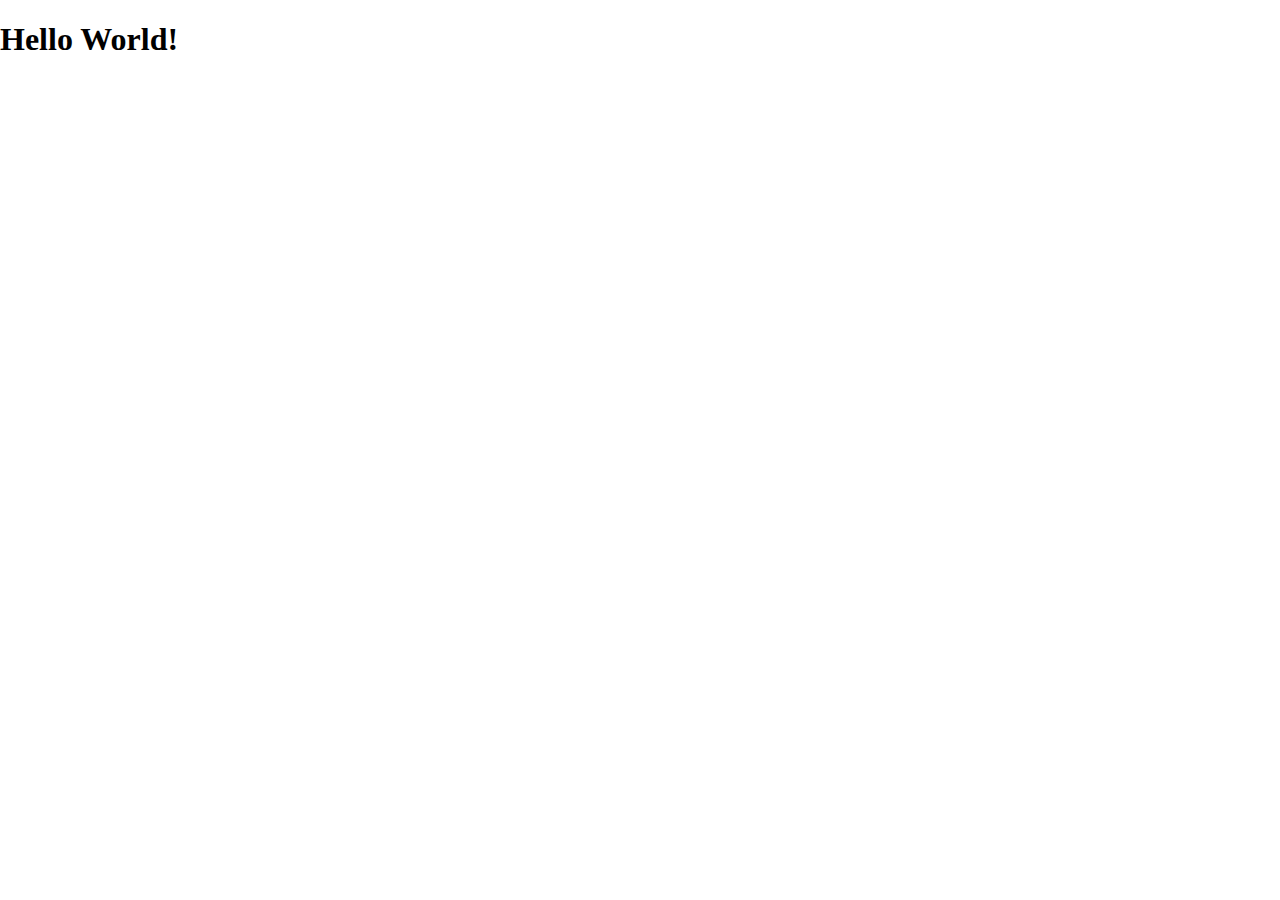
==== deploy/index.html @ 7274276a "copy of joes template" ====
<!doctype html>
<html lang="en">

  <head>
    <meta charset="UTF-8">
    <meta name="viewport" content="width=device-width, initial-scale=1.0">
    <meta http-equiv="X-UA-Compatible" content="ie=edge">
    <link rel="stylesheet" href="css/styles.css">
    <title>Starting Template</title>
  </head>

  <body>

    <h1>Hello World!</h1> 

    <script src="js/scripts-min.js"></script>
  </body>
</html>
---- deploy/css/styles.css ----
/* =============
    Mixins
============= */
/* ---------------- Font Sizing ---------------- */
html {
  font-size: 100%;
}

/* ---------------- Media Queries ---------------- */
/* =============
    Variables
============= */
/*! normalize.css v8.0.1 | MIT License | github.com/necolas/normalize.css */
/* Document
   ========================================================================== */
/**
 * 1. Correct the line height in all browsers.
 * 2. Prevent adjustments of font size after orientation changes in iOS.
 */
html {
  line-height: 1.15;
  /* 1 */
  -webkit-text-size-adjust: 100%;
  /* 2 */
}

/* Sections
   ========================================================================== */
/**
 * Remove the margin in all browsers.
 */
body {
  margin: 0;
}

/**
 * Render the `main` element consistently in IE.
 */
main {
  display: block;
}

/**
 * Correct the font size and margin on `h1` elements within `section` and
 * `article` contexts in Chrome, Firefox, and Safari.
 */
h1 {
  font-size: 2em;
  margin: 0.67em 0;
}

/* Grouping content
   ========================================================================== */
/**
 * 1. Add the correct box sizing in Firefox.
 * 2. Show the overflow in Edge and IE.
 */
hr {
  box-sizing: content-box;
  /* 1 */
  height: 0;
  /* 1 */
  overflow: visible;
  /* 2 */
}

/**
 * 1. Correct the inheritance and scaling of font size in all browsers.
 * 2. Correct the odd `em` font sizing in all browsers.
 */
pre {
  font-family: monospace, monospace;
  /* 1 */
  font-size: 1em;
  /* 2 */
}

/* Text-level semantics
   ========================================================================== */
/**
 * Remove the gray background on active links in IE 10.
 */
a {
  background-color: transparent;
}

/**
 * 1. Remove the bottom border in Chrome 57-
 * 2. Add the correct text decoration in Chrome, Edge, IE, Opera, and Safari.
 */
abbr[title] {
  border-bottom: none;
  /* 1 */
  text-decoration: underline;
  /* 2 */
  text-decoration: underline dotted;
  /* 2 */
}

/**
 * Add the correct font weight in Chrome, Edge, and Safari.
 */
b,
strong {
  font-weight: bolder;
}

/**
 * 1. Correct the inheritance and scaling of font size in all browsers.
 * 2. Correct the odd `em` font sizing in all browsers.
 */
code,
kbd,
samp {
  font-family: monospace, monospace;
  /* 1 */
  font-size: 1em;
  /* 2 */
}

/**
 * Add the correct font size in all browsers.
 */
small {
  font-size: 80%;
}

/**
 * Prevent `sub` and `sup` elements from affecting the line height in
 * all browsers.
 */
sub,
sup {
  font-size: 75%;
  line-height: 0;
  position: relative;
  vertical-align: baseline;
}

sub {
  bottom: -0.25em;
}

sup {
  top: -0.5em;
}

/* Embedded content
   ========================================================================== */
/**
 * Remove the border on images inside links in IE 10.
 */
img {
  border-style: none;
}

/* Forms
   ========================================================================== */
/**
 * 1. Change the font styles in all browsers.
 * 2. Remove the margin in Firefox and Safari.
 */
button,
input,
optgroup,
select,
textarea {
  font-family: inherit;
  /* 1 */
  font-size: 100%;
  /* 1 */
  line-height: 1.15;
  /* 1 */
  margin: 0;
  /* 2 */
}

/**
 * Show the overflow in IE.
 * 1. Show the overflow in Edge.
 */
button,
input {
  /* 1 */
  overflow: visible;
}

/**
 * Remove the inheritance of text transform in Edge, Firefox, and IE.
 * 1. Remove the inheritance of text transform in Firefox.
 */
button,
select {
  /* 1 */
  text-transform: none;
}

/**
 * Correct the inability to style clickable types in iOS and Safari.
 */
button,
[type=button],
[type=reset],
[type=submit] {
  -webkit-appearance: button;
}

/**
 * Remove the inner border and padding in Firefox.
 */
button::-moz-focus-inner,
[type=button]::-moz-focus-inner,
[type=reset]::-moz-focus-inner,
[type=submit]::-moz-focus-inner {
  border-style: none;
  padding: 0;
}

/**
 * Restore the focus styles unset by the previous rule.
 */
button:-moz-focusring,
[type=button]:-moz-focusring,
[type=reset]:-moz-focusring,
[type=submit]:-moz-focusring {
  outline: 1px dotted ButtonText;
}

/**
 * Correct the padding in Firefox.
 */
fieldset {
  padding: 0.35em 0.75em 0.625em;
}

/**
 * 1. Correct the text wrapping in Edge and IE.
 * 2. Correct the color inheritance from `fieldset` elements in IE.
 * 3. Remove the padding so developers are not caught out when they zero out
 *    `fieldset` elements in all browsers.
 */
legend {
  box-sizing: border-box;
  /* 1 */
  color: inherit;
  /* 2 */
  display: table;
  /* 1 */
  max-width: 100%;
  /* 1 */
  padding: 0;
  /* 3 */
  white-space: normal;
  /* 1 */
}

/**
 * Add the correct vertical alignment in Chrome, Firefox, and Opera.
 */
progress {
  vertical-align: baseline;
}

/**
 * Remove the default vertical scrollbar in IE 10+.
 */
textarea {
  overflow: auto;
}

/**
 * 1. Add the correct box sizing in IE 10.
 * 2. Remove the padding in IE 10.
 */
[type=checkbox],
[type=radio] {
  box-sizing: border-box;
  /* 1 */
  padding: 0;
  /* 2 */
}

/**
 * Correct the cursor style of increment and decrement buttons in Chrome.
 */
[type=number]::-webkit-inner-spin-button,
[type=number]::-webkit-outer-spin-button {
  height: auto;
}

/**
 * 1. Correct the odd appearance in Chrome and Safari.
 * 2. Correct the outline style in Safari.
 */
[type=search] {
  -webkit-appearance: textfield;
  /* 1 */
  outline-offset: -2px;
  /* 2 */
}

/**
 * Remove the inner padding in Chrome and Safari on macOS.
 */
[type=search]::-webkit-search-decoration {
  -webkit-appearance: none;
}

/**
 * 1. Correct the inability to style clickable types in iOS and Safari.
 * 2. Change font properties to `inherit` in Safari.
 */
::-webkit-file-upload-button {
  -webkit-appearance: button;
  /* 1 */
  font: inherit;
  /* 2 */
}

/* Interactive
   ========================================================================== */
/*
 * Add the correct display in Edge, IE 10+, and Firefox.
 */
details {
  display: block;
}

/*
 * Add the correct display in all browsers.
 */
summary {
  display: list-item;
}

/* Misc
   ========================================================================== */
/**
 * Add the correct display in IE 10+.
 */
template {
  display: none;
}

/**
 * Add the correct display in IE 10.
 */
[hidden] {
  display: none;
}

/* =============
    Base
============= */
/* =============
    Typography
============= */
/* =============
    Buttons
============= */
/* =============
    Forms
============= */
[type=text], [type=password], [type=date], [type=datetime], [type=datetime-local], [type=month], [type=week], [type=email], [type=number], [type=search], [type=tel], [type=time], [type=url], [type=color], textarea {
  box-shadow: none;
}

[type=text]:focus, [type=password]:focus, [type=date]:focus, [type=datetime]:focus, [type=datetime-local]:focus, [type=month]:focus, [type=week]:focus, [type=email]:focus, [type=number]:focus, [type=search]:focus, [type=tel]:focus, [type=time]:focus, [type=url]:focus, [type=color]:focus, textarea:focus {
  box-shadow: none;
}

input[type=text],
input[type=email],
input[type=password],
textarea {
  -webkit-appearance: none;
}

/* =============
    Navigation
============= */
/* =============
    Header
============= */
/* =============
    Footer
============= */
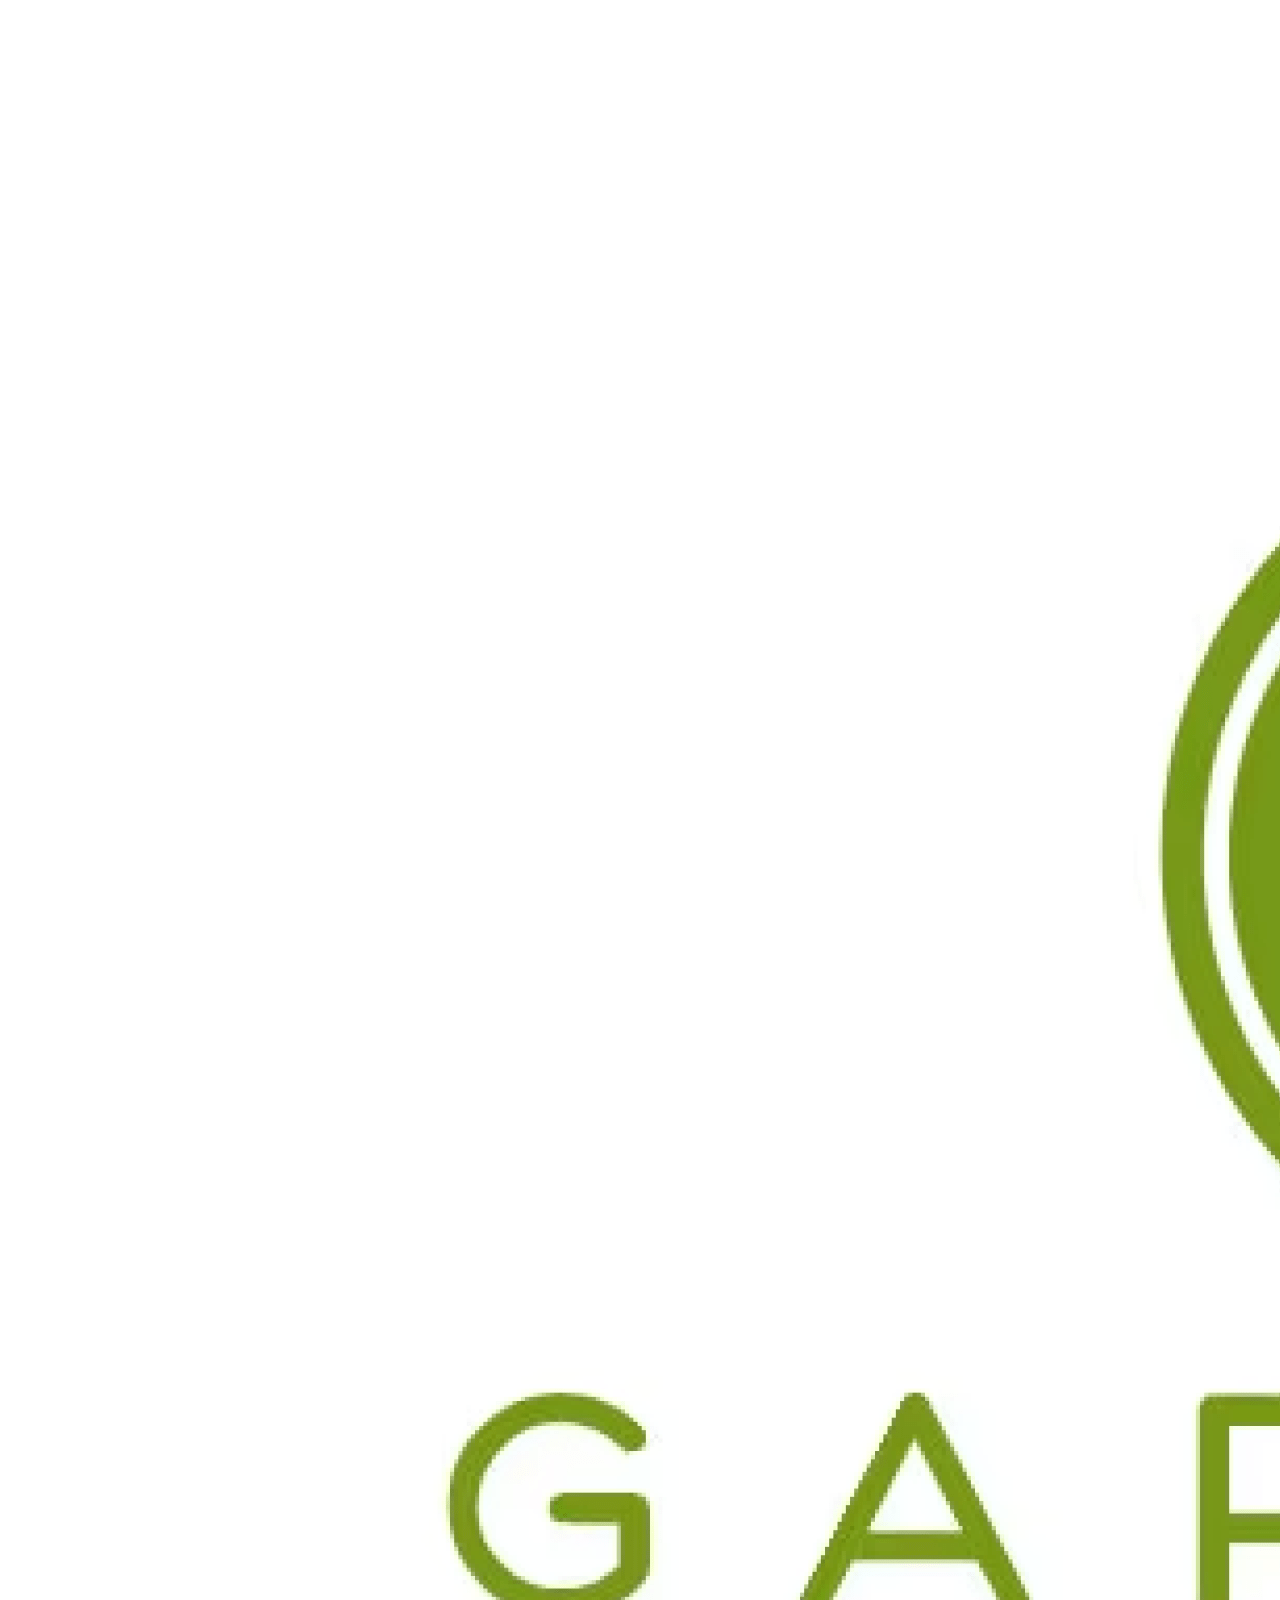
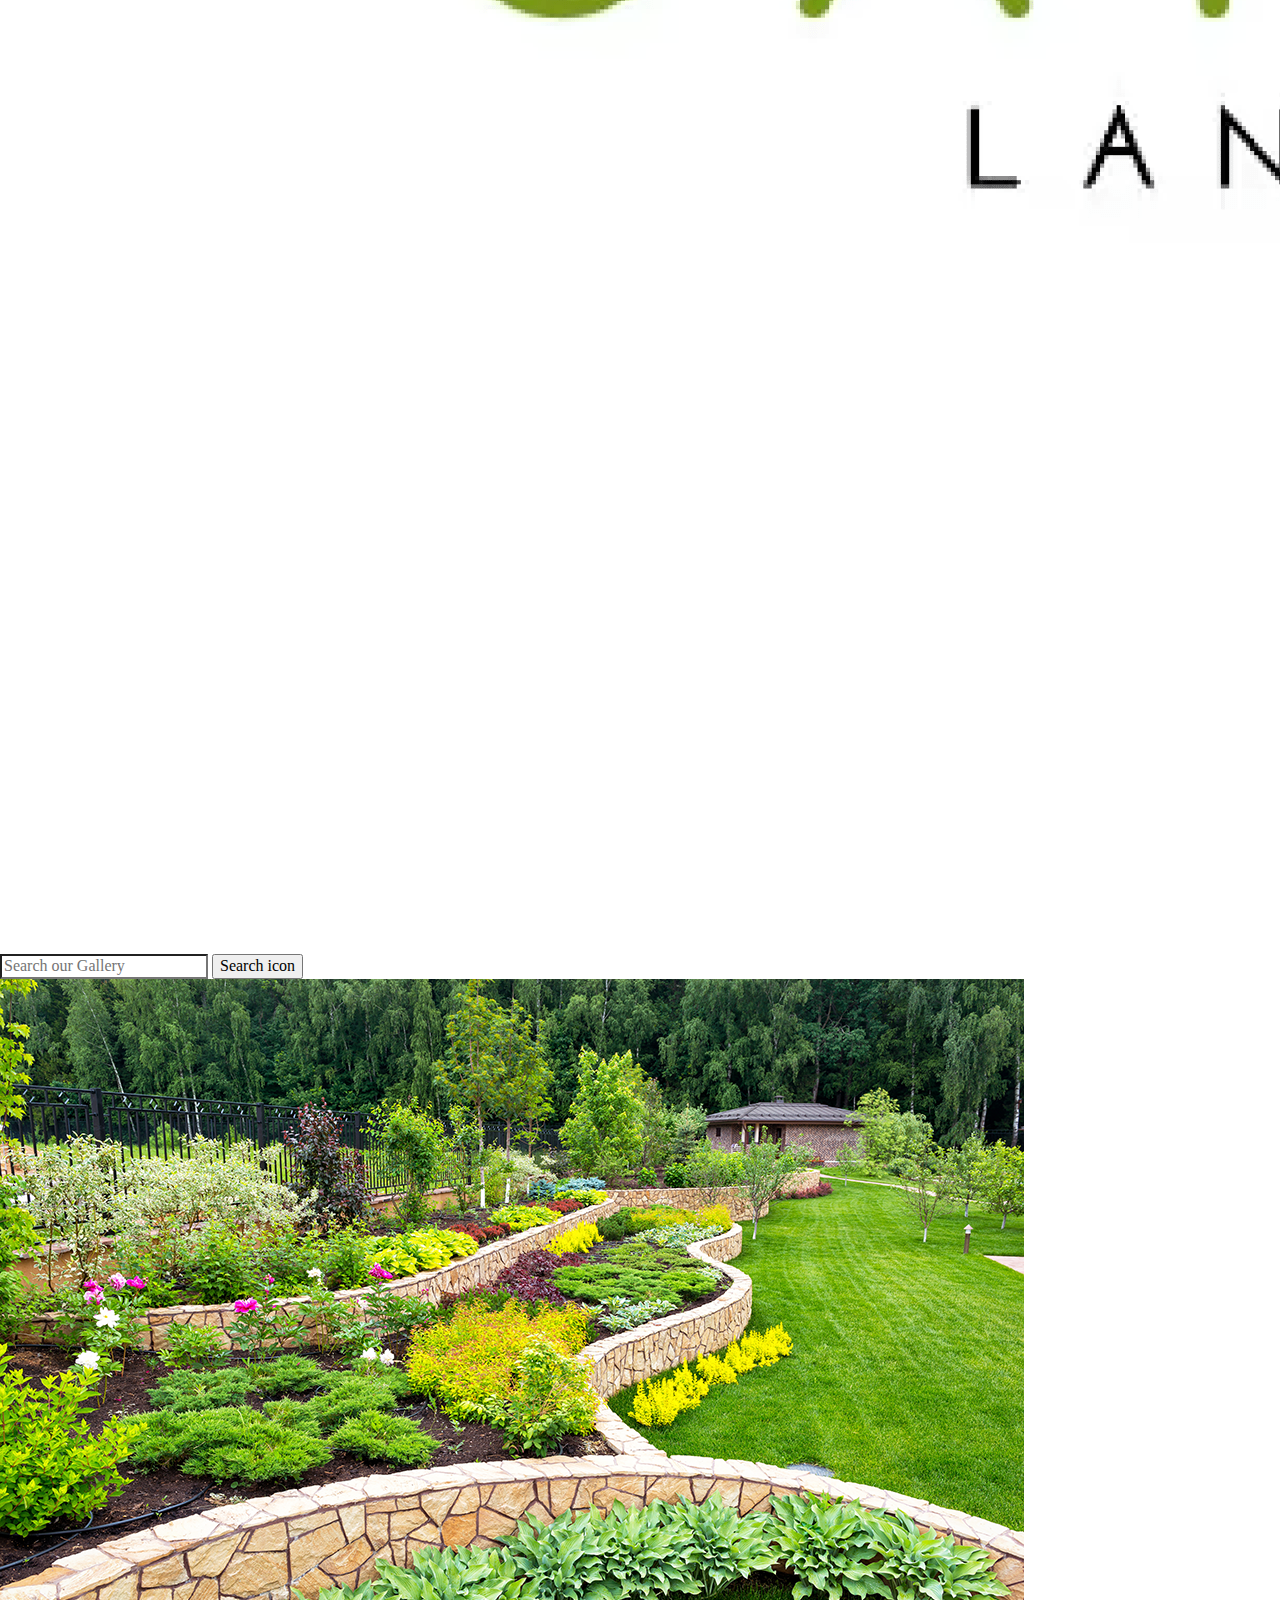
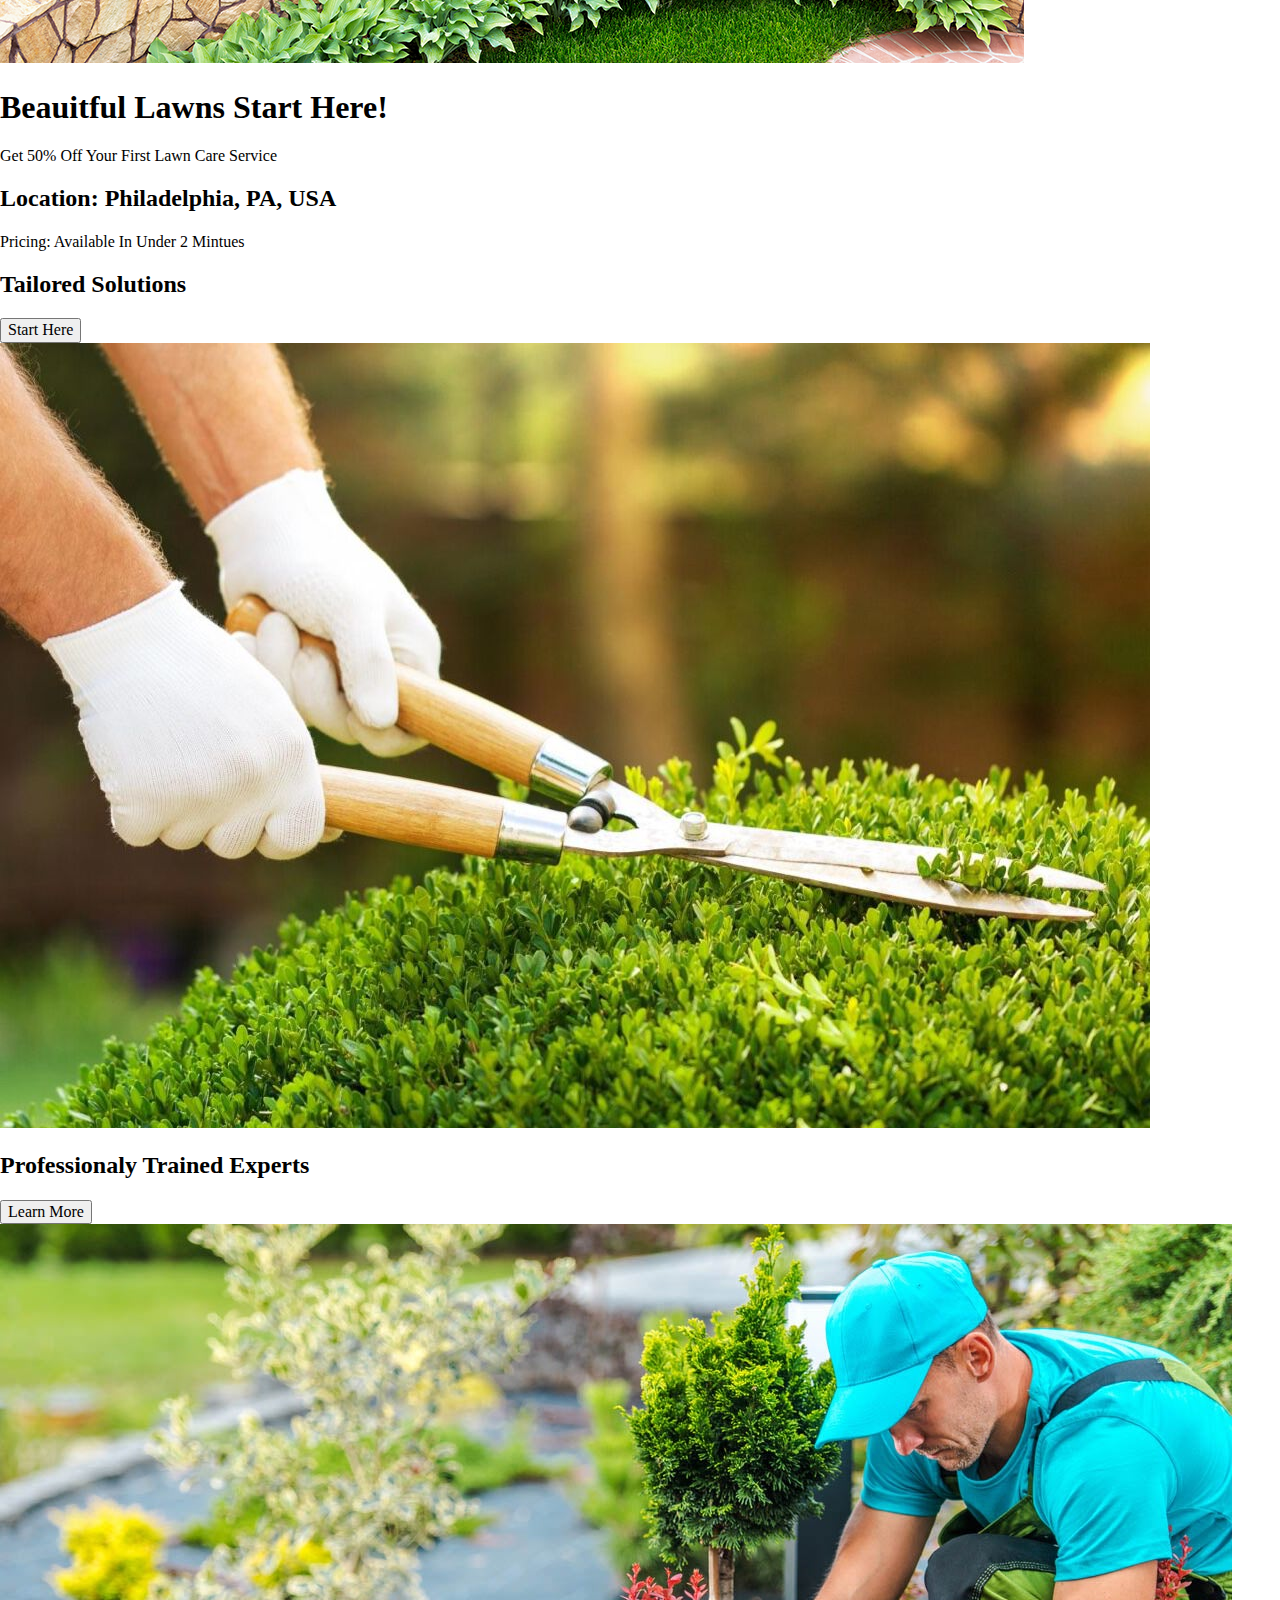
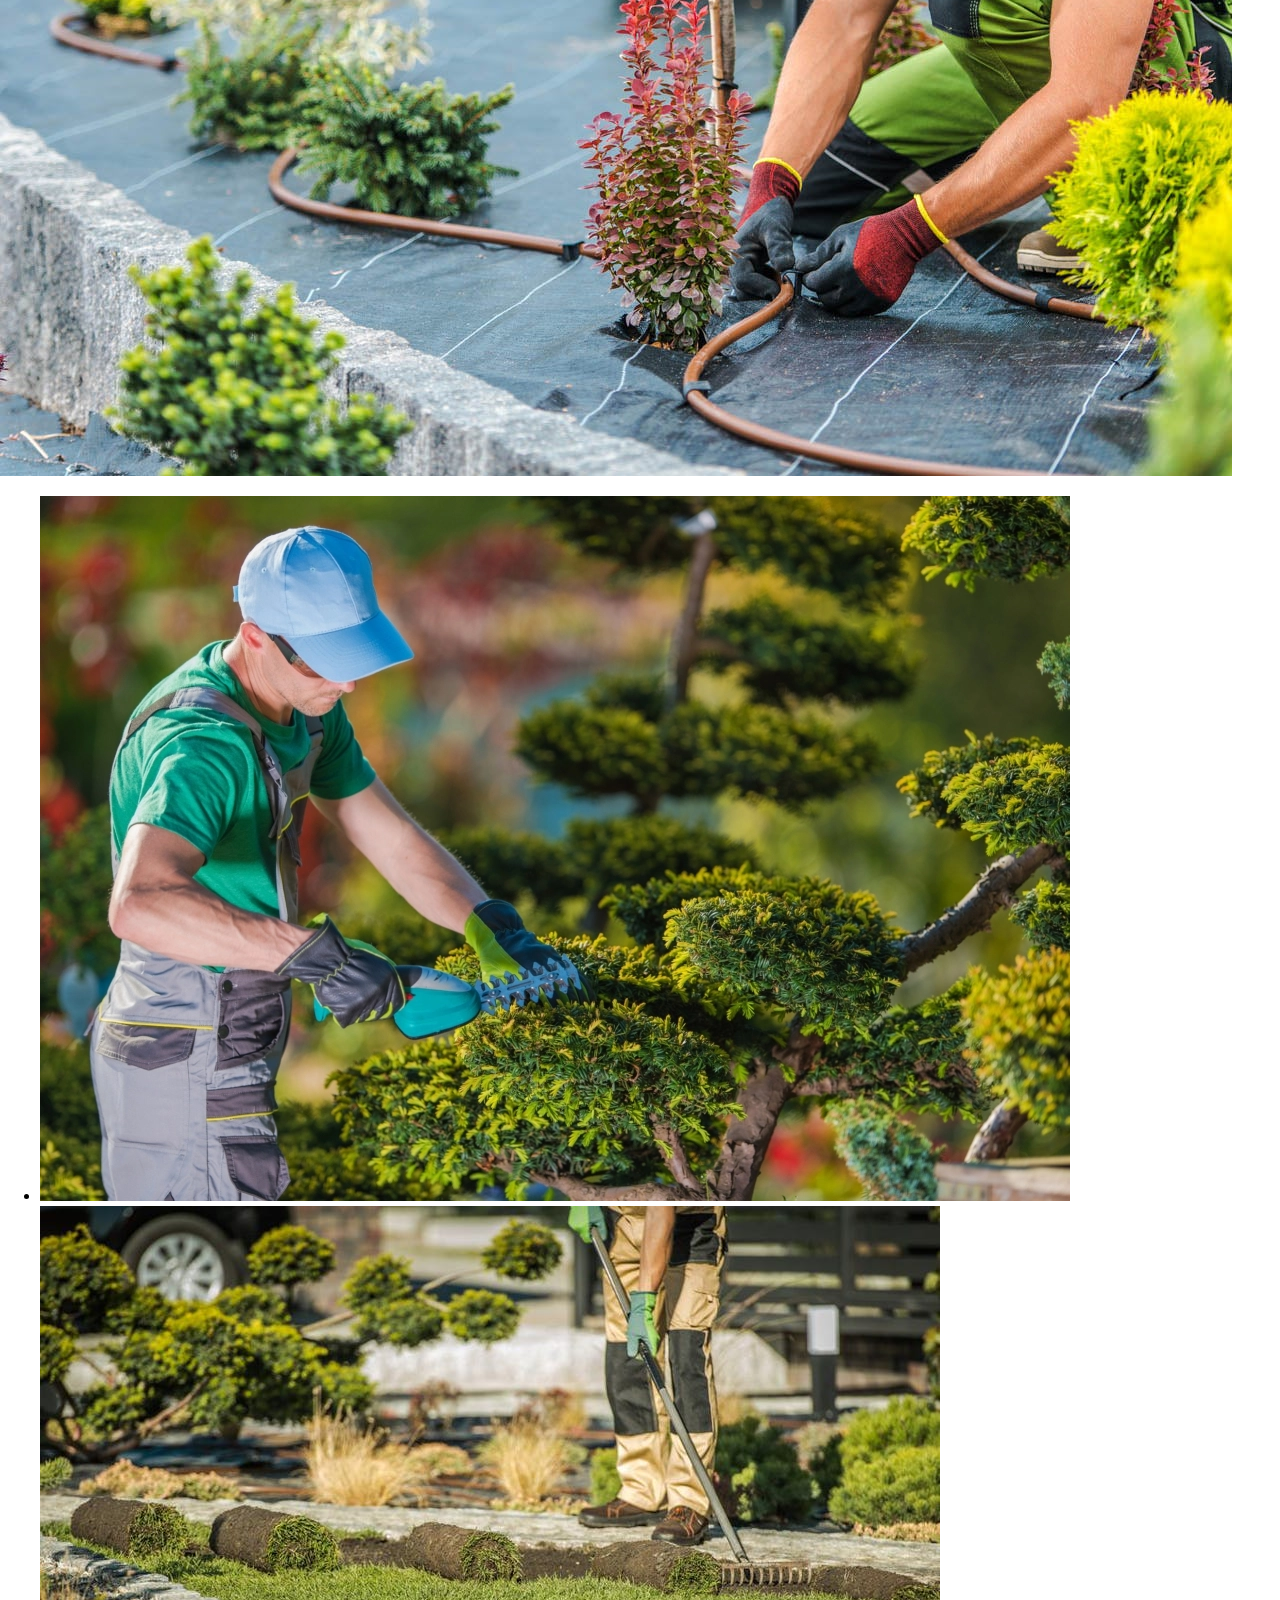
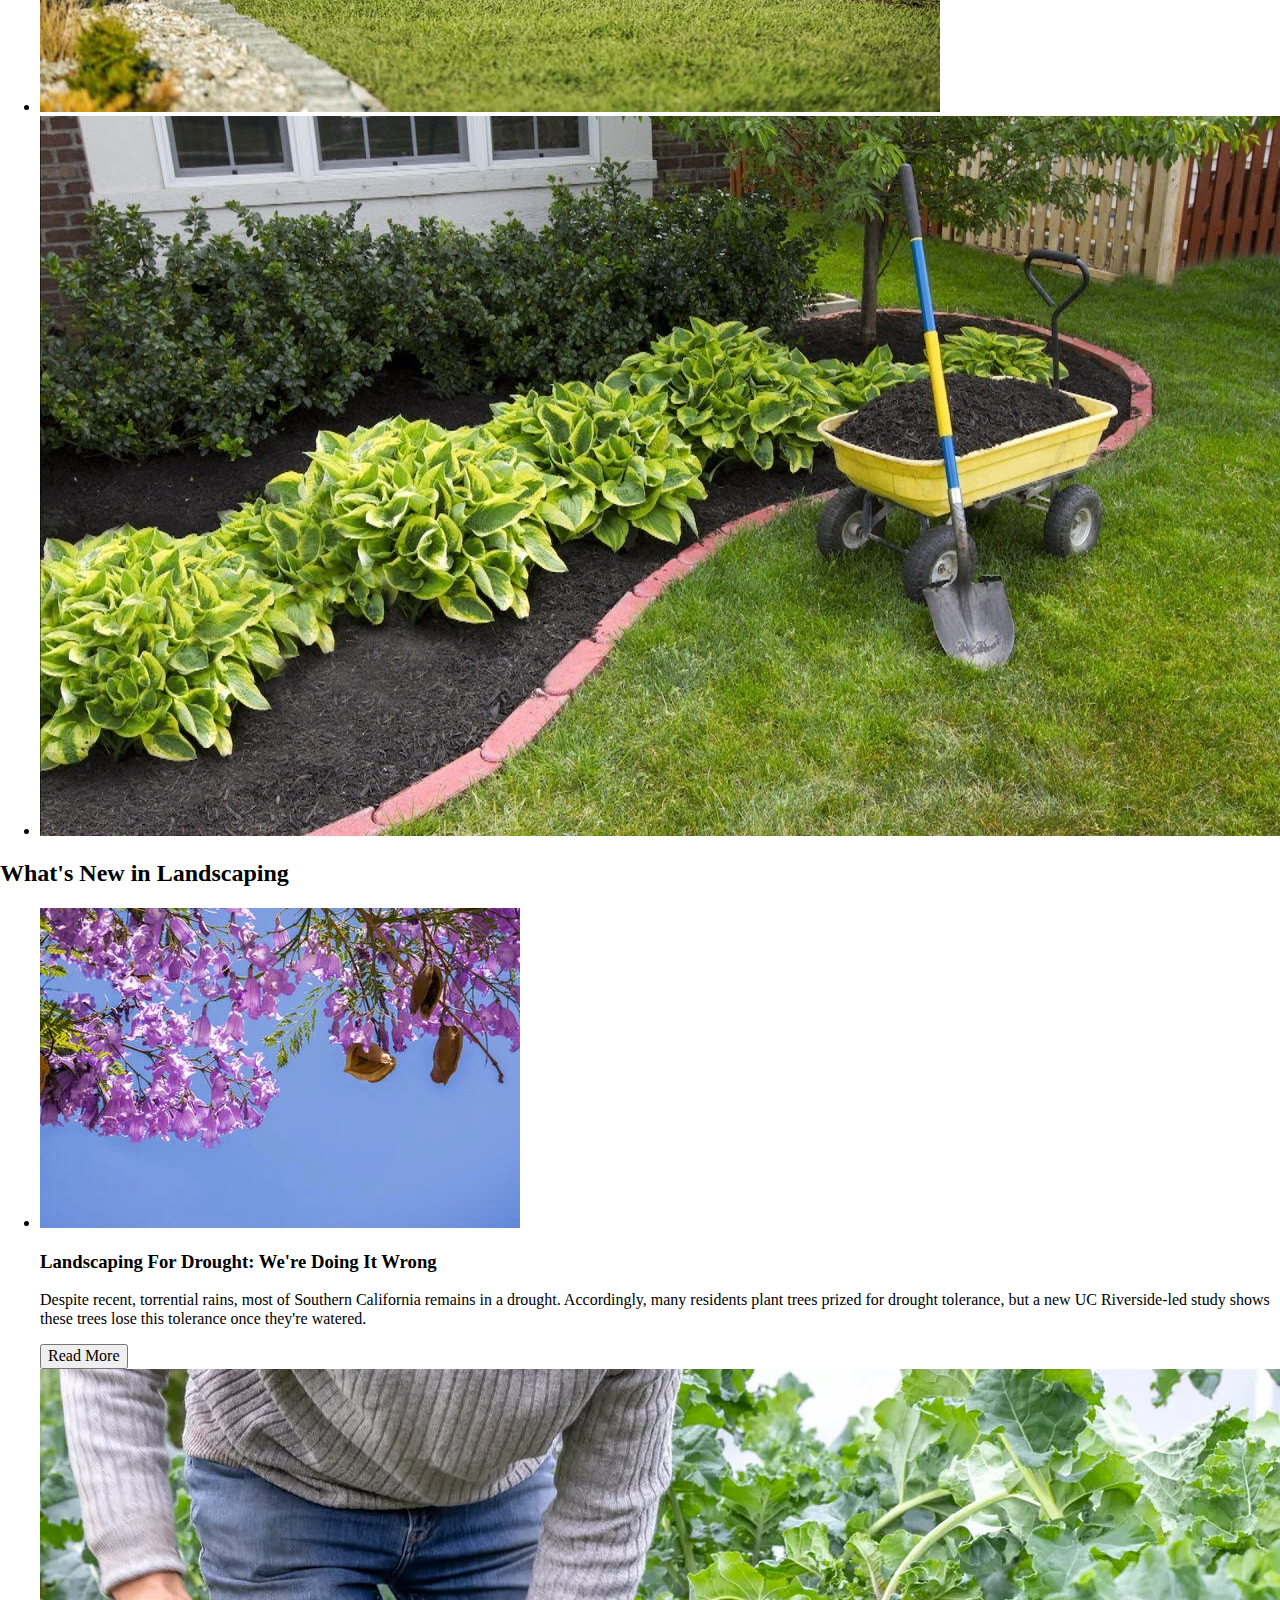
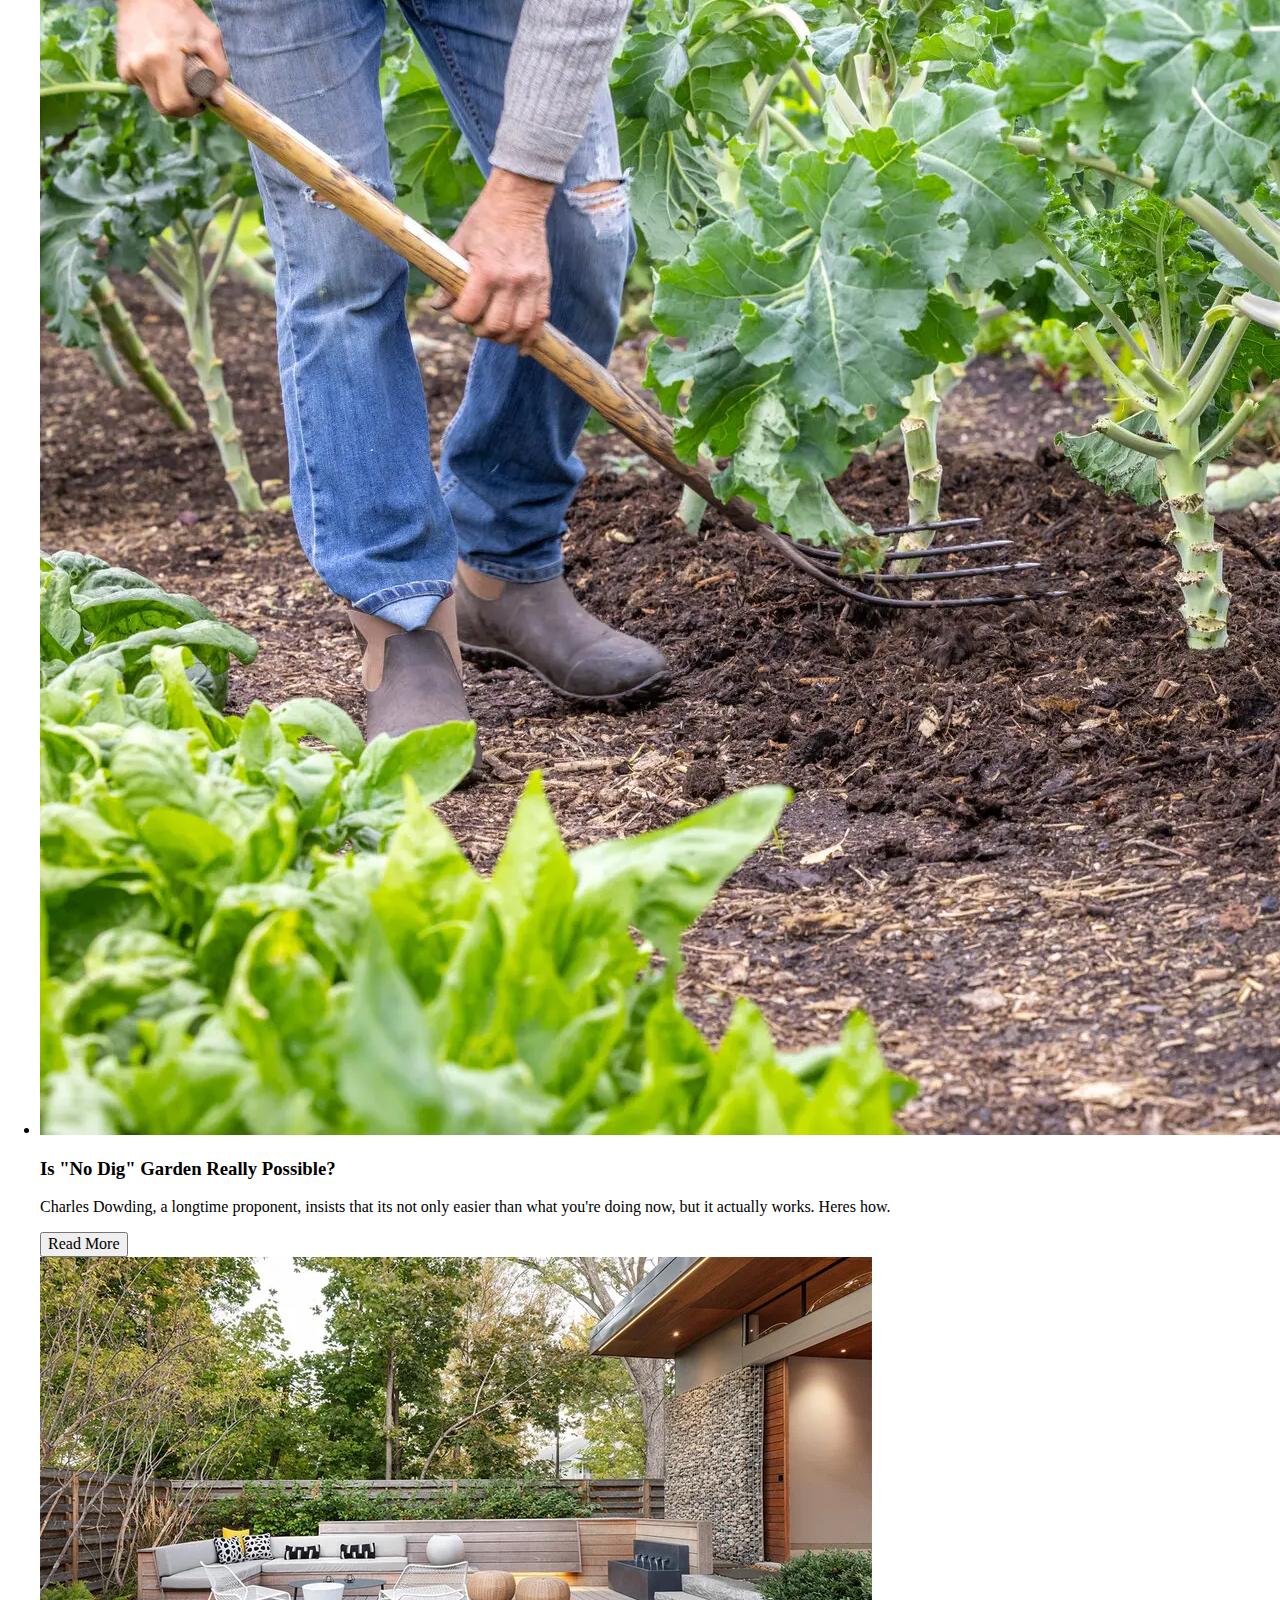
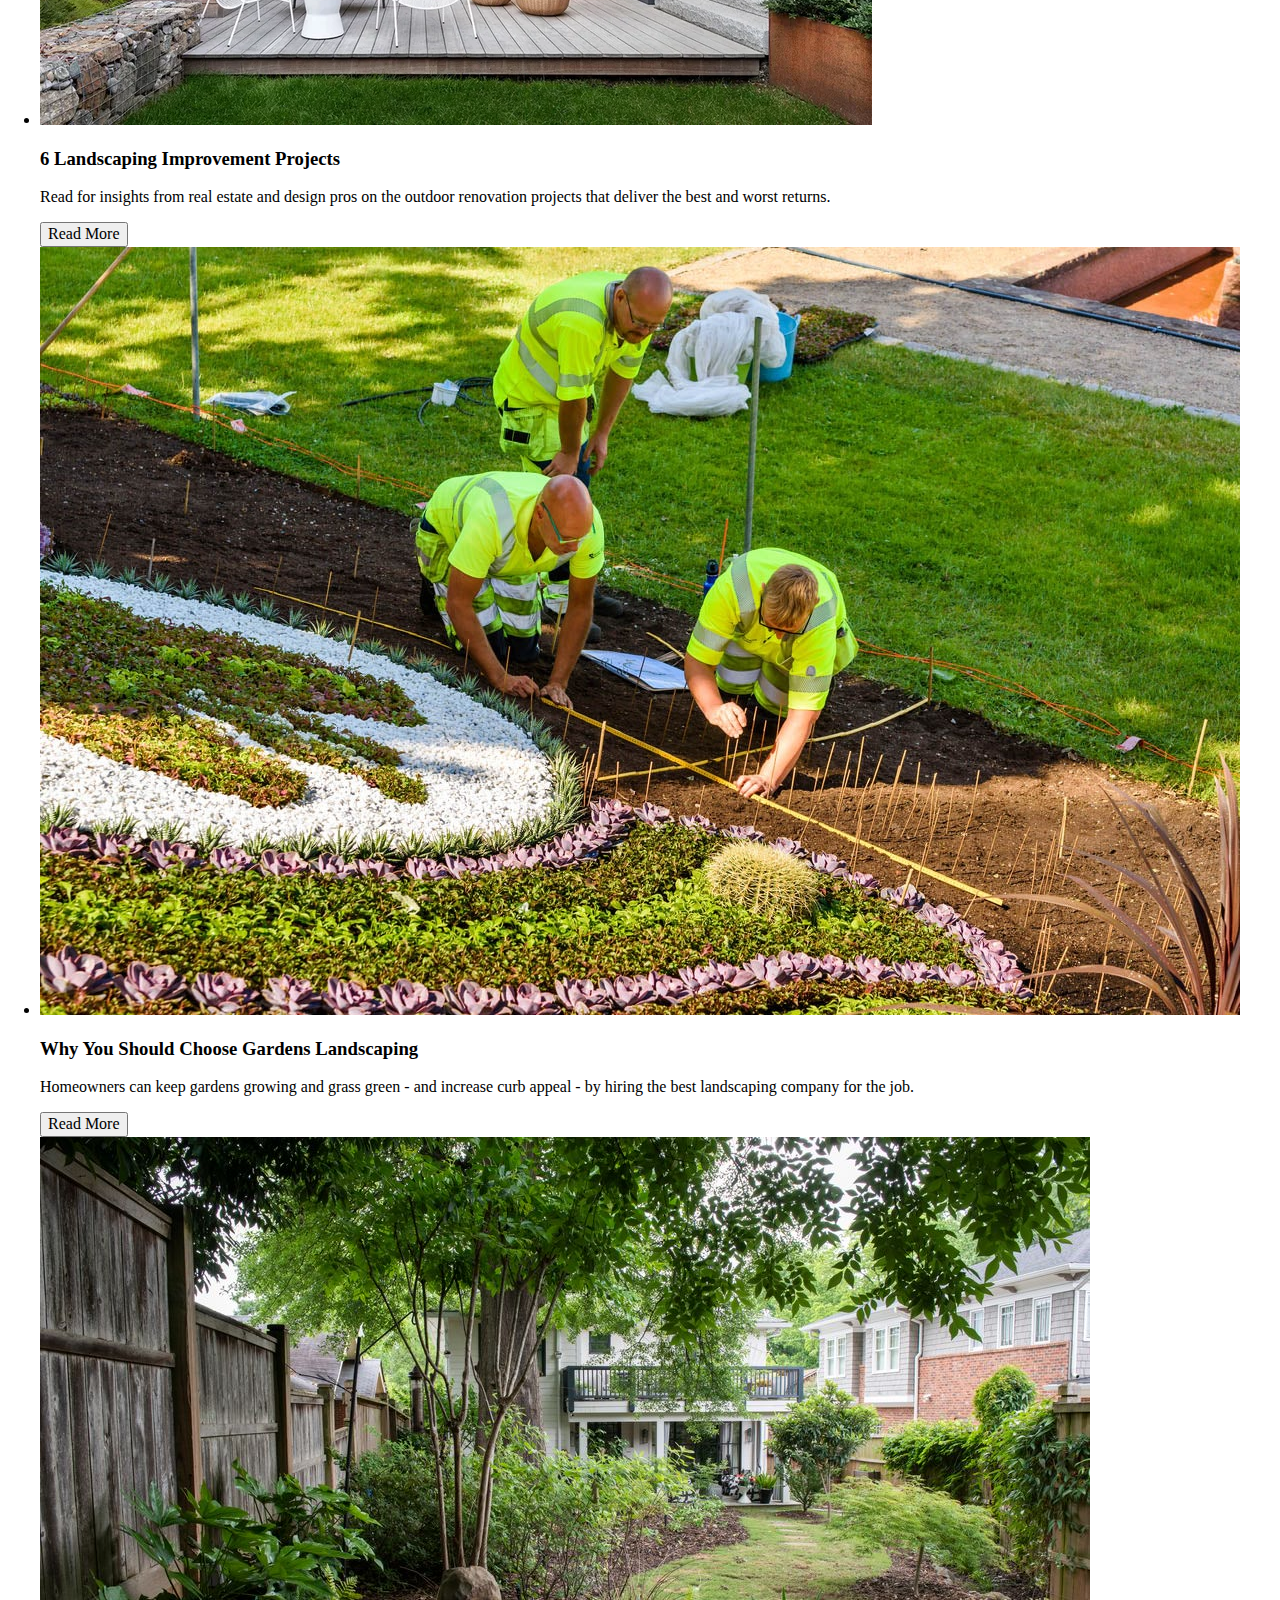
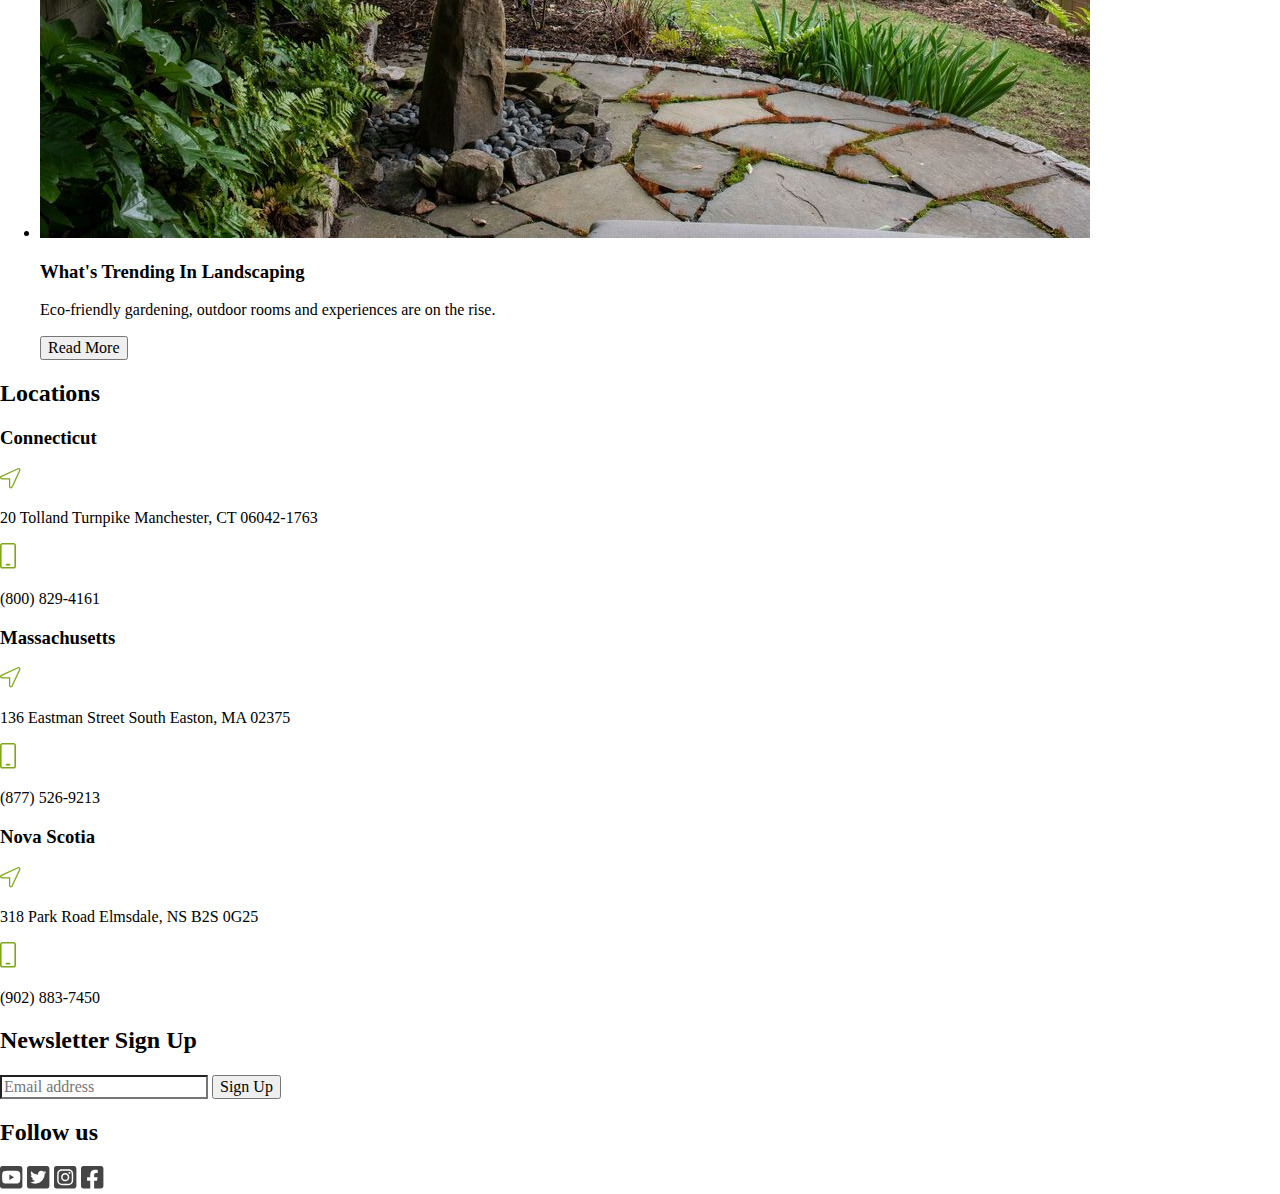
==== commit 2568894f: "week-2" ====
--- a/deploy/index.html
+++ b/deploy/index.html
@@ -1,17 +1,173 @@
 <!doctype html>
 <html lang="en">
 
-  <head>
-    <meta charset="UTF-8">
-    <meta name="viewport" content="width=device-width, initial-scale=1.0">
-    <meta http-equiv="X-UA-Compatible" content="ie=edge">
-    <link rel="stylesheet" href="css/styles.css">
-    <title>Starting Template</title>
-  </head>
+    <head>
+      <meta charset="UTF-8">
+      <meta name="viewport" content="width=device-width, initial-scale=1.0">
+      <meta http-equiv="X-UA-Compatible" content="ie=edge">
+      <link rel="stylesheet" href="css/styles.css">
+      <title>Starting Template</title>
+    </head>
 
   <body>
+    <header>
+      <img src="img/logo.png" alt="logo"/> 
 
-    <h1>Hello World!</h1> 
+      <form action="#">
+        <input type="text" placeholder="Search our Gallery">
+        <button> Search icon </button>
+      </form>
+
+    <header>
+      <!--header image-->
+     <section> 
+        <img src="img/topphoto.png" alt="top image">
+      </section>
+
+      <!--Lawncare info-->
+      <section>
+        
+        <div> 
+          <h1>Beauitful Lawns Start Here!</h1>
+          <p>Get 50% Off Your First Lawn Care Service</p>
+
+          <h2> Location: Philadelphia, PA, USA</h2>
+          <p> Pricing: Available In Under 2 Mintues</p>
+        </div>
+
+      </section>
+
+      <!--Tailored solutions and experts & images -->
+    <section> 
+      <div> 
+        <h2>Tailored Solutions</h2>
+      </div>
+
+      <nav>
+        <button> Start Here </button>
+      </nav>
+    </section>
+
+    <section> 
+        <img src="img/trimshrub.jpeg" alt="Tailored Solutions image"> 
+    </section>
+
+
+    <section> 
+
+      <div>
+        <h2> Professionaly Trained Experts</h2>
+      </div>
+
+      <nav> 
+        <button> Learn More</button>
+      </nav>
+
+    </section>
+
+    <section>
+       <img src="img/tubeplant.jpeg" alt="Guy fixing a tube image">
+    </section>
+
+    <!--image collage-->
+    <section>
+      <ul>
+       <li> <img src="img/guytrimmingshrub.webp" alt="guy trimming a shrub image"> </li>
+        <li> <img src="img/guyraking.jpeg" alt="guy raking image"> </li>
+        <li> <img src="img/wheelbarrow.jpeg" alt="wheel barrow image"> </li>
+      </ul>
+    </section>  
+
+    <!-- What's new in landscaping-->
+    <section> 
+      <div> 
+        <h2>What's New in Landscaping</h2>
+      </div>
+    </section>
+
+    <!-- landscaping articles-->
+    <section>
+      <ul>
+        <li> <img src="img/flowers.webp" alt="flower tree image"> </li>
+        <h3> Landscaping For Drought: We're Doing It Wrong</h3>
+        <p>Despite recent, torrential rains, most of Southern California remains in a drought. Accordingly, many residents plant trees prized for drought tolerance, but a new UC Riverside-led study shows these trees lose this tolerance once they're watered. </p>
+
+        <nav> 
+        <button> Read More</button>
+        <nav>
+
+        <li> <img src="img/guydigging.webp" alt="guy digging image"> </li>
+        <h3> Is "No Dig" Garden Really Possible?</h3>
+        <p>Charles Dowding, a longtime proponent, insists that its not only easier than what you're doing now, but it actually works. Heres how. </p>
+
+        <nav> 
+        <button> Read More</button>
+        <nav>
+
+        <li> <img src="img/outdoorbackyard.webp" alt="outdoor backyard image"> </li>
+        <h3> 6 Landscaping Improvement Projects</h3>
+        <p> Read for insights from real estate and design pros on the outdoor renovation projects that deliver the best and worst returns. </p>
+
+        <nav> 
+        <button> Read More</button>
+        <nav>
+
+        <li> <img src="img/2guysworking.jpeg" alt="2 guys working image"> </li>
+        <h3>Why You Should Choose Gardens Landscaping</h3>
+        <p> Homeowners can keep gardens growing and grass green - and increase curb appeal - by hiring the best landscaping company for the job. </p>
+
+        <nav> 
+        <button> Read More</button>
+        <nav>
+
+        <li> <img src="img/treebackyard.jpeg" alt="tree backyard image"> </li>
+        <h3> What's Trending In Landscaping</h3>
+        <p> Eco-friendly gardening, outdoor rooms and experiences are on the rise.</p>
+
+        <nav> 
+        <button> Read More</button>
+        <nav>
+
+      </ul>
+    </section>
+
+    <footer>
+      <h2> Locations</h2>
+      <h3> Connecticut</h3>
+      <img src="img/location-arrow-light.svg" alt="location arrow">
+      <p> 20 Tolland Turnpike Manchester, CT 06042-1763</p>
+      <img src="img/mobile-android-light.svg" alt="location arrow">
+      <p> (800) 829-4161</p>
+
+      <h3> Massachusetts</h3>
+      <img src="img/location-arrow-light.svg" alt="location arrow">
+      <p>136 Eastman Street South Easton, MA 02375</p>
+      <img src="img/mobile-android-light.svg" alt="location arrow">
+      <p> (877) 526-9213</p>
+
+      <h3> Nova Scotia</h3>
+      <img src="img/location-arrow-light.svg" alt="location arrow">
+      <p> 318 Park Road Elmsdale, NS B2S 0G25</p>
+      <img src="img/mobile-android-light.svg" alt="location arrow">
+      <p> (902) 883-7450</p>
+
+      <h2> Newsletter Sign Up</h2>
+
+      <form action="#">
+        <input type="text" placeholder="Email address">
+        <button> Sign Up </button>
+      </form>
+
+      <h2> Follow us</h2>
+      <img src="img/youtubeicon.svg" alt="youtube icon">
+      <img src="img/twittericon.svg" alt="twitter icon">
+      <img src="img/instaicon.svg" alt="insta icon">
+      <img src="img/facebookicon.svg" alt="insta icon"> 
+
+      
+    </footer>
+
+    
 
     <script src="js/scripts-min.js"></script>
   </body>
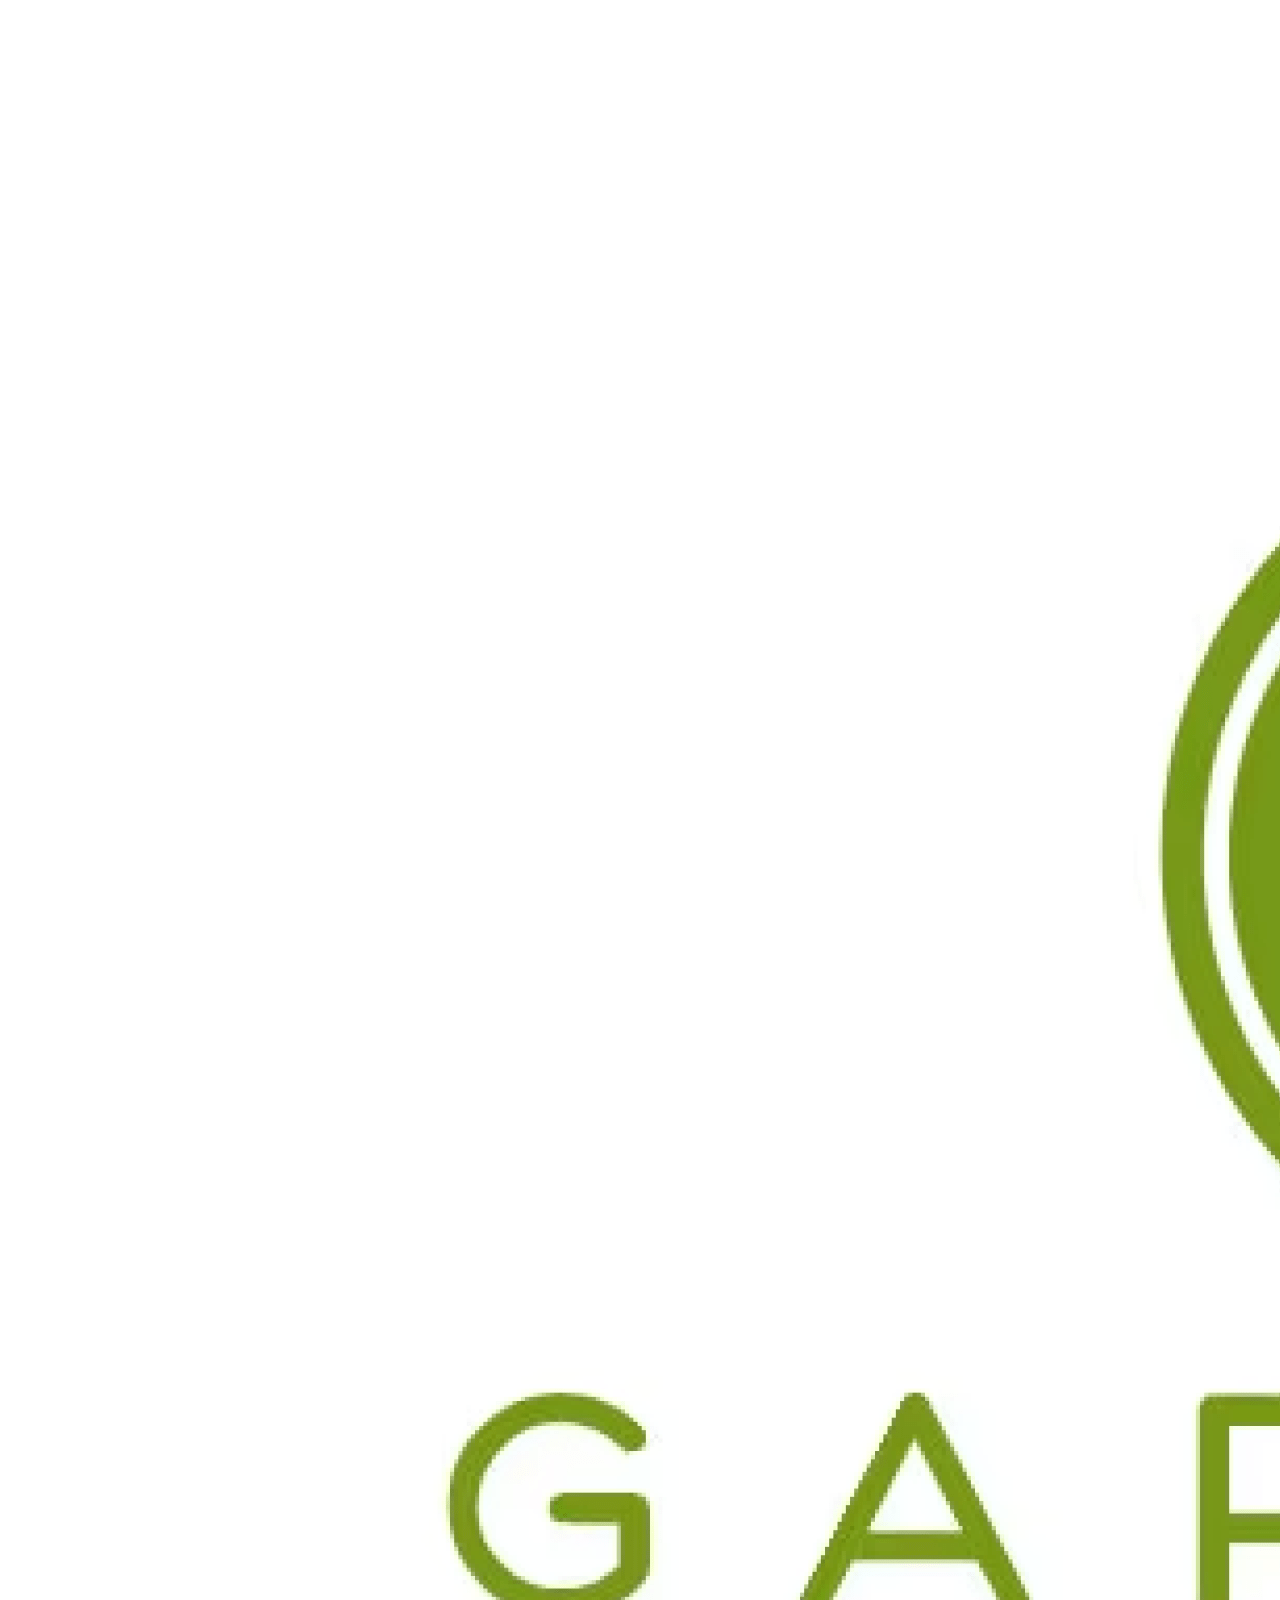
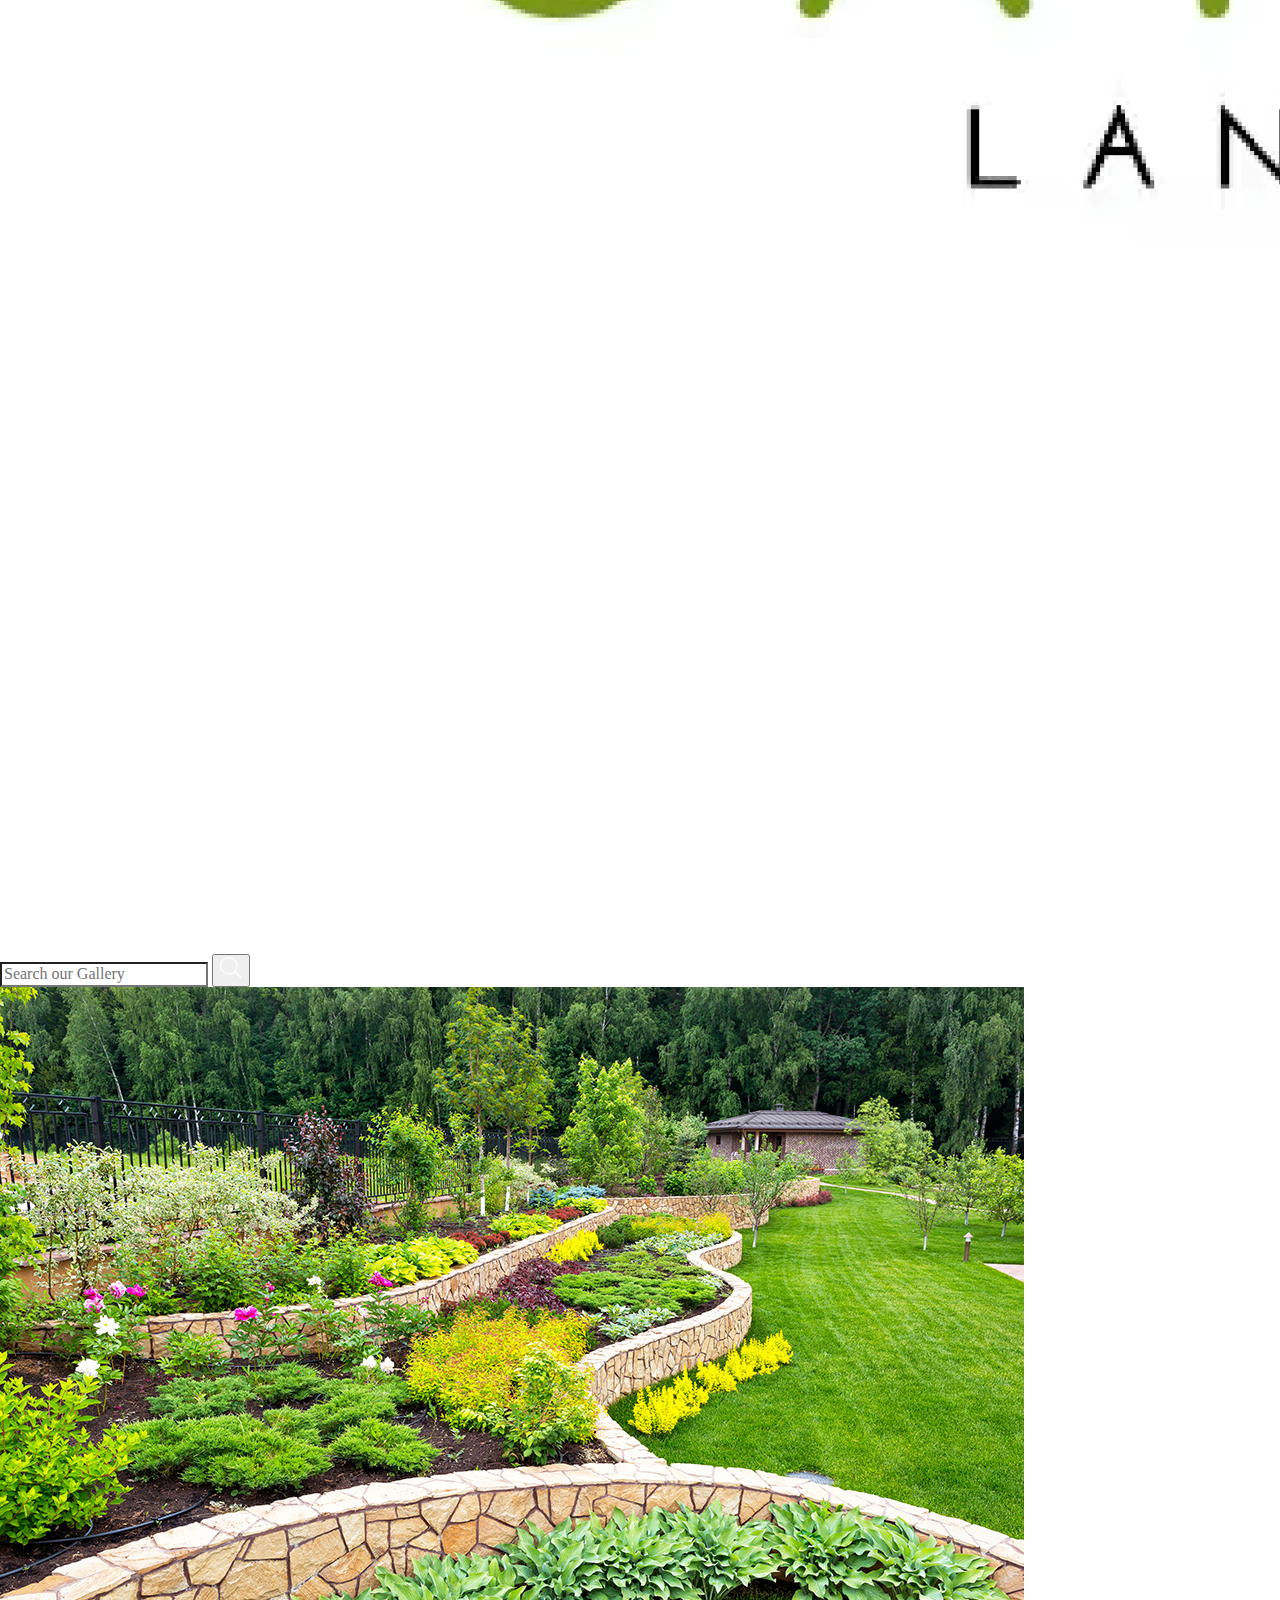
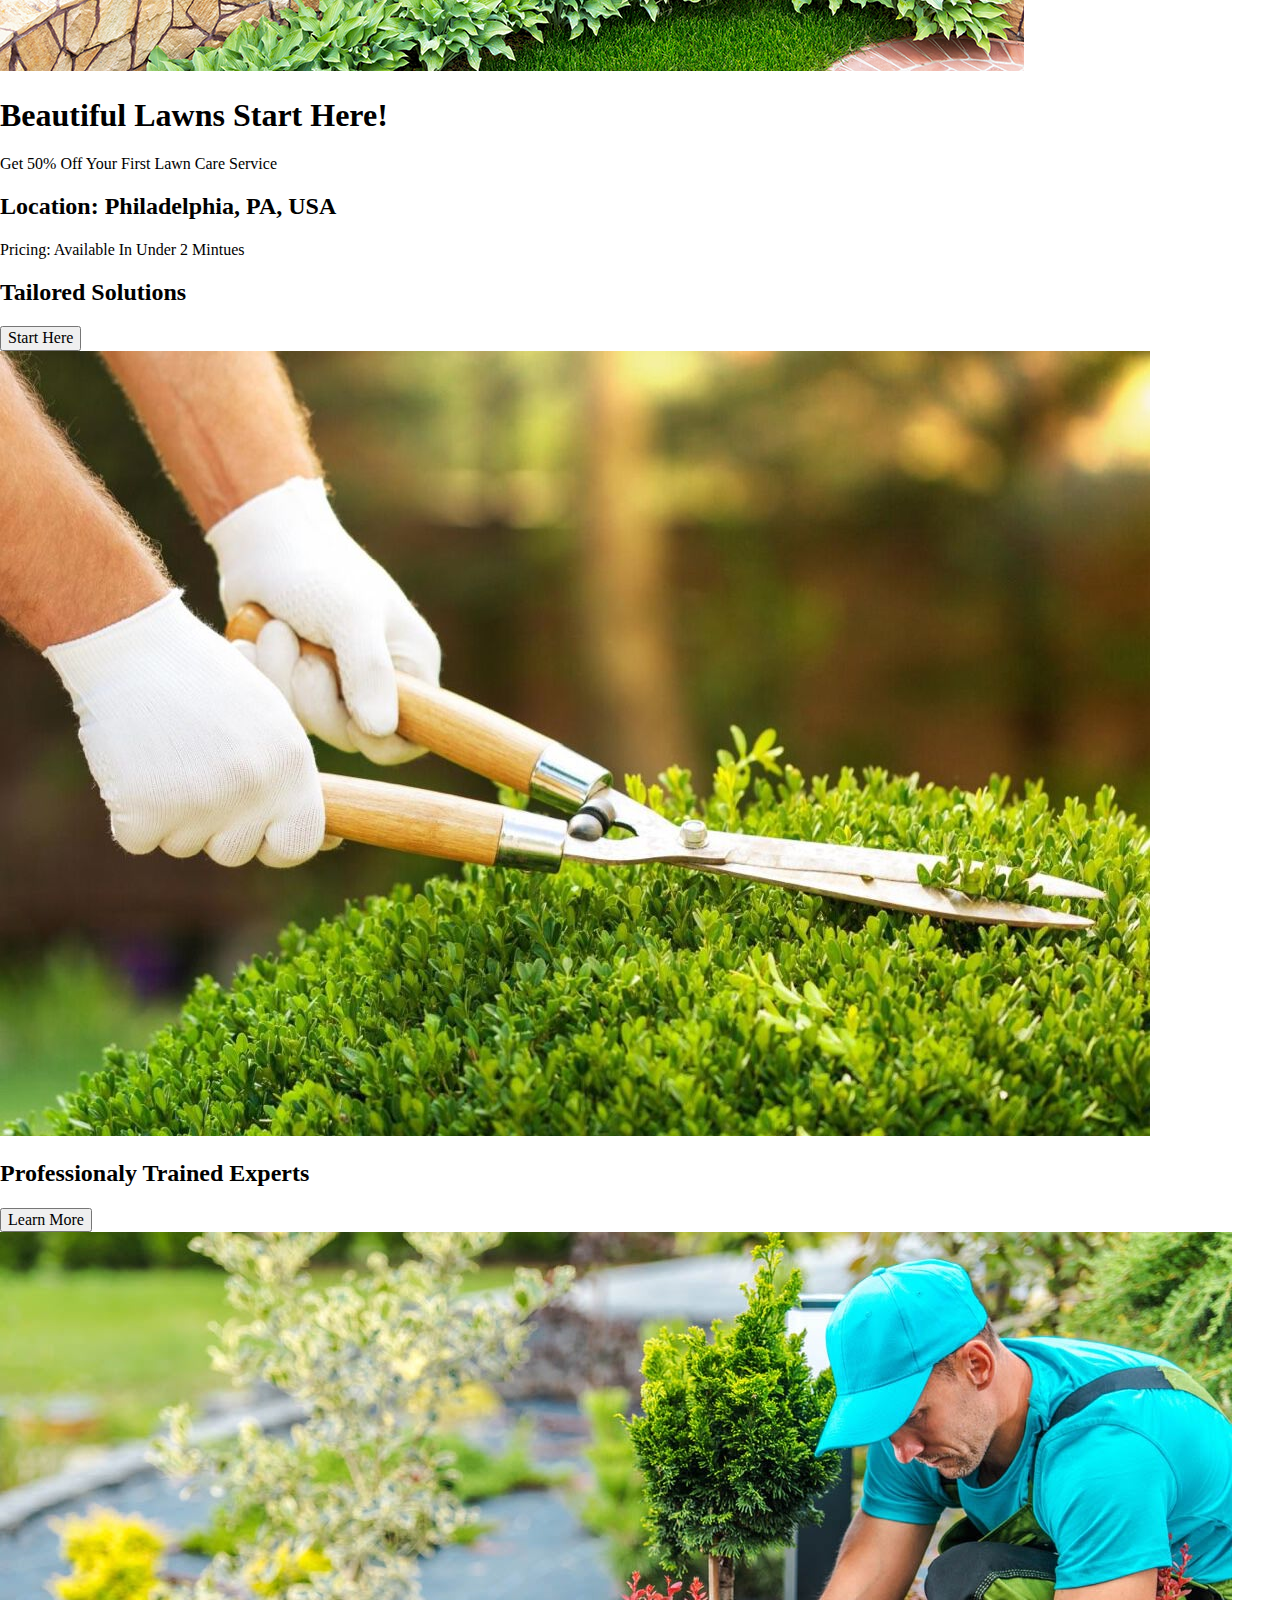
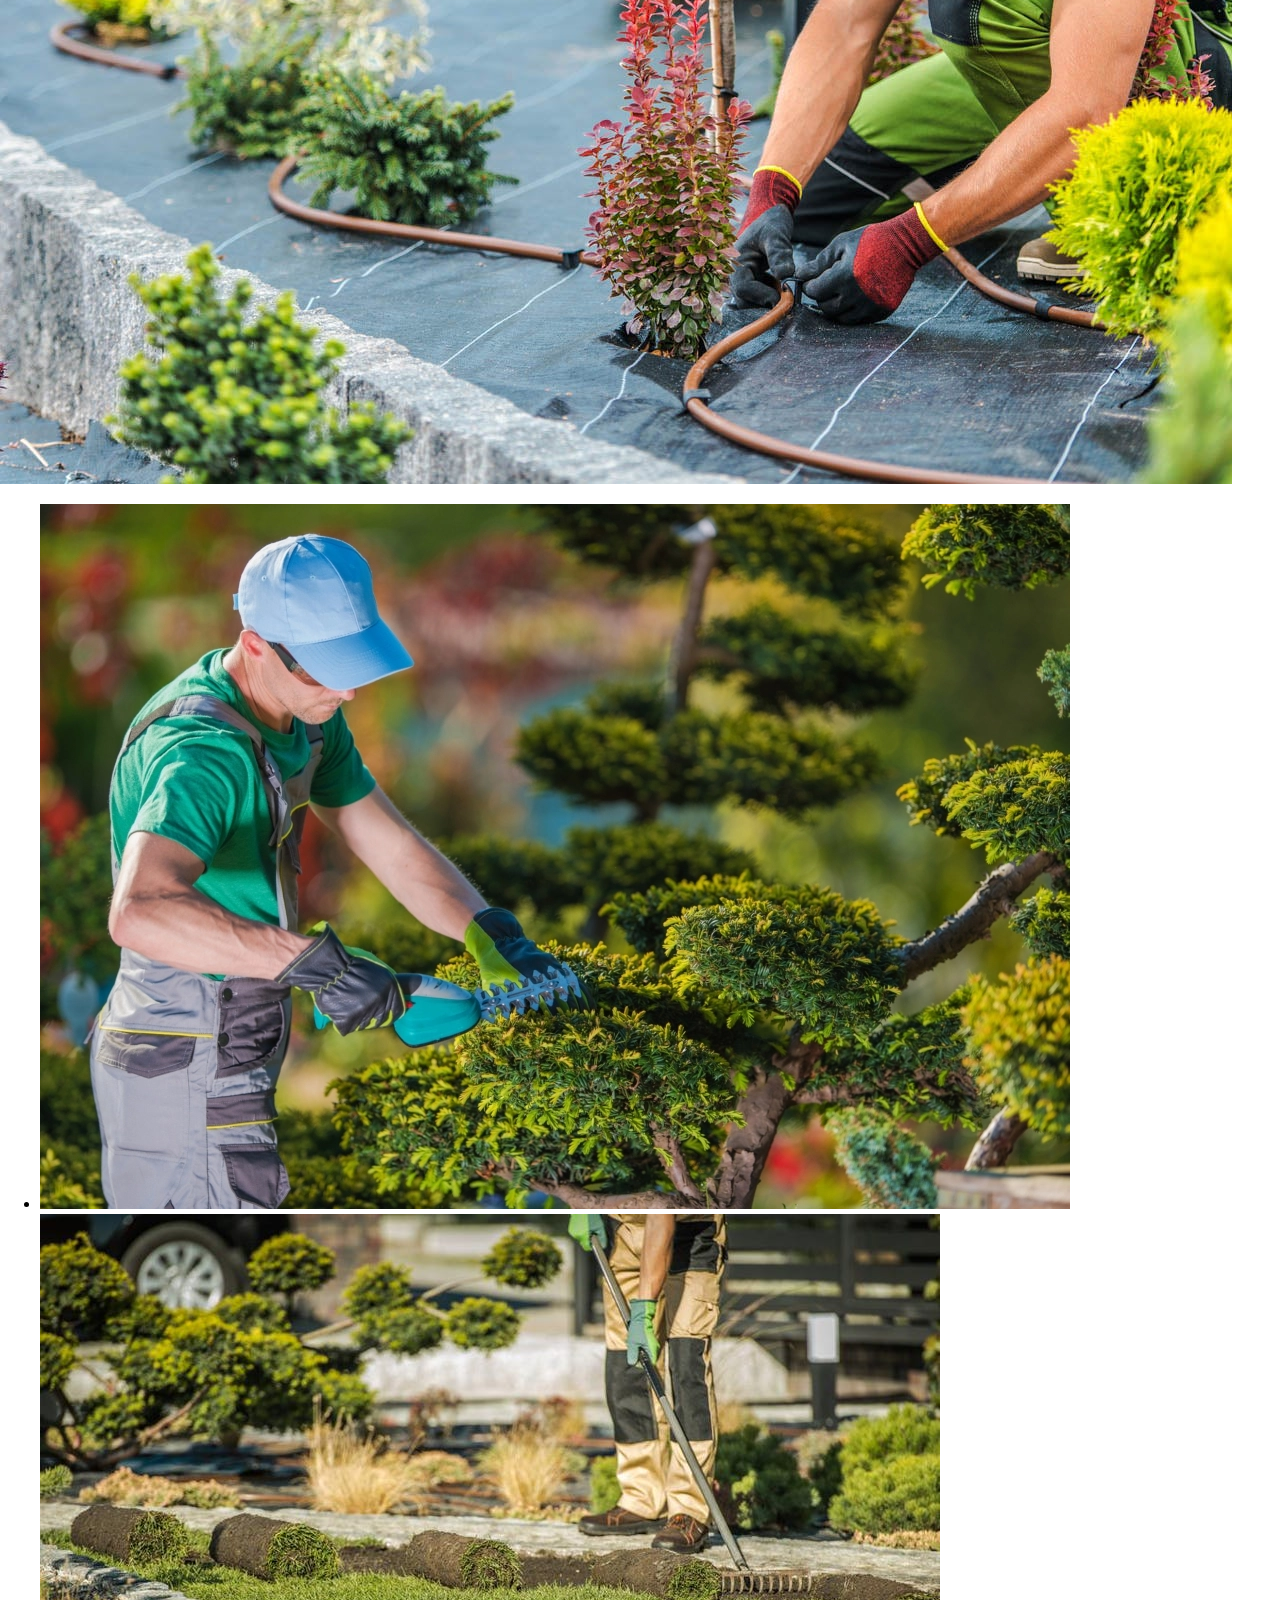
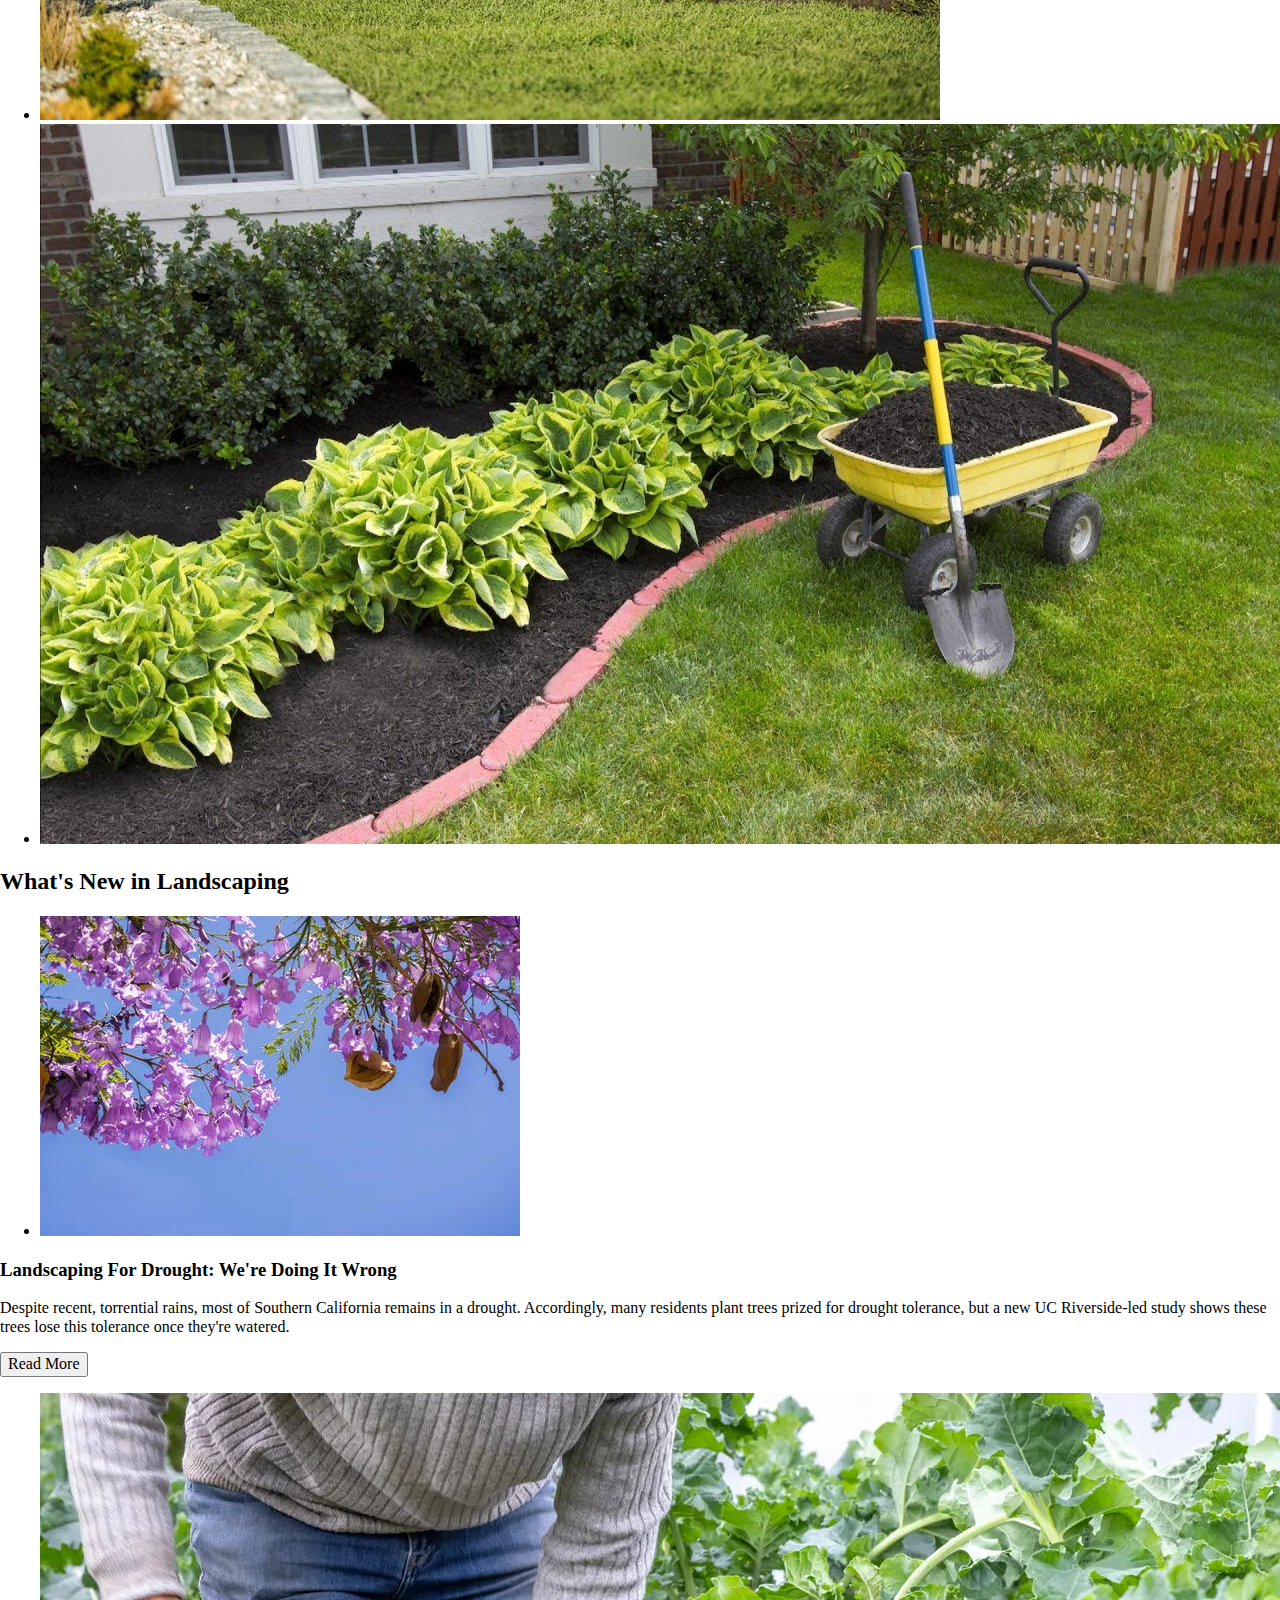
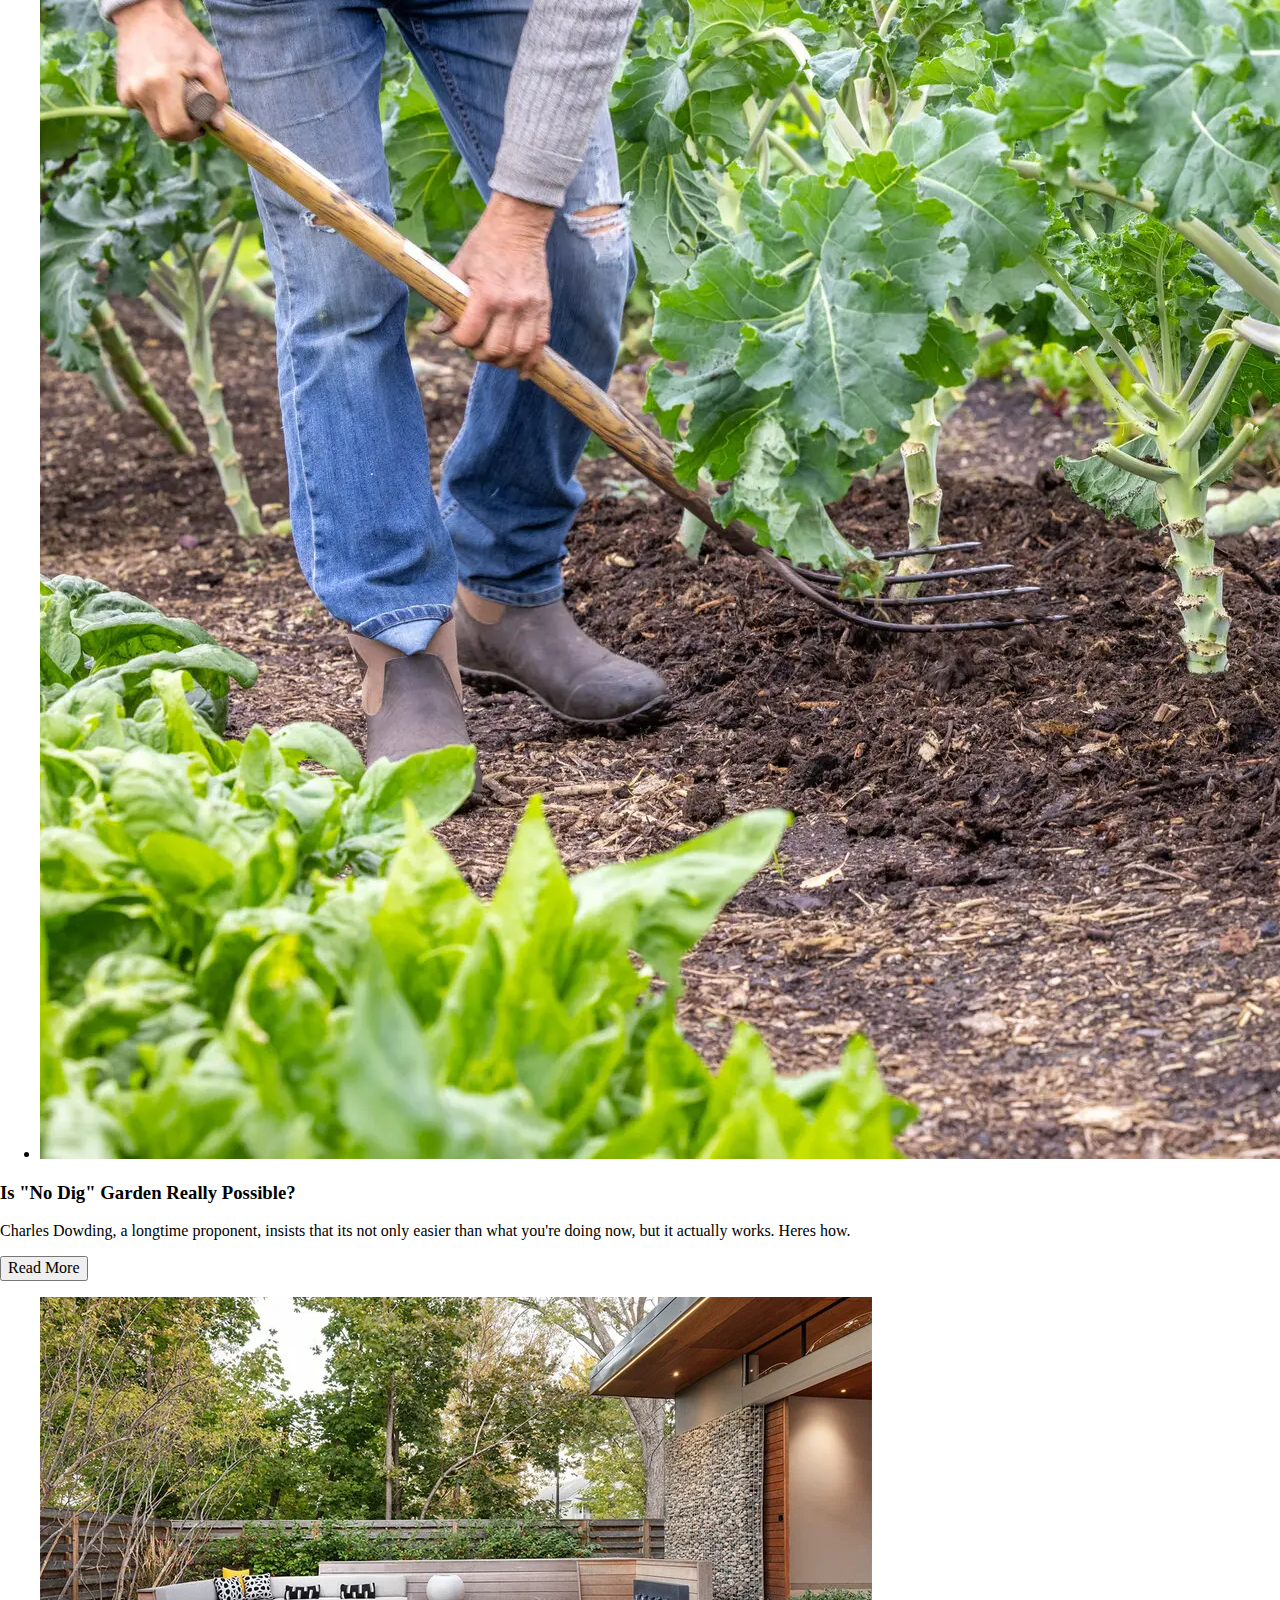
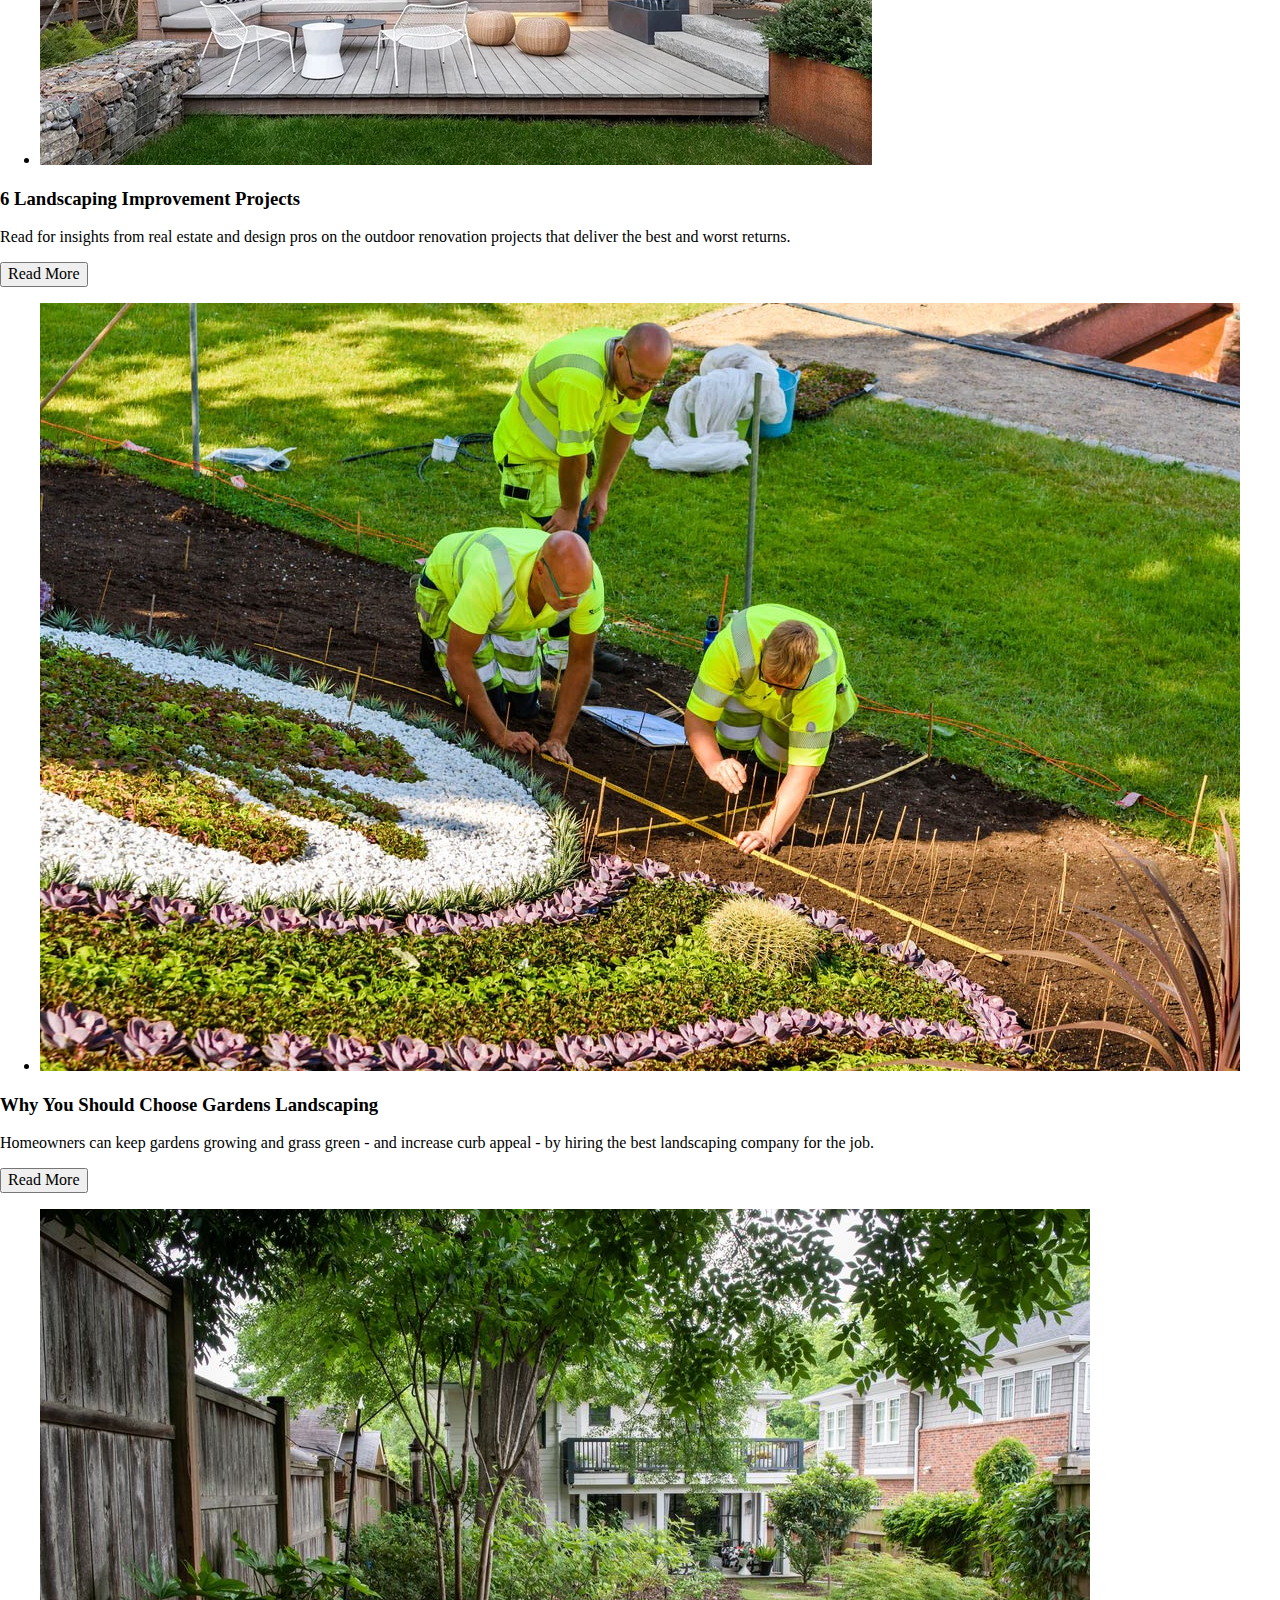
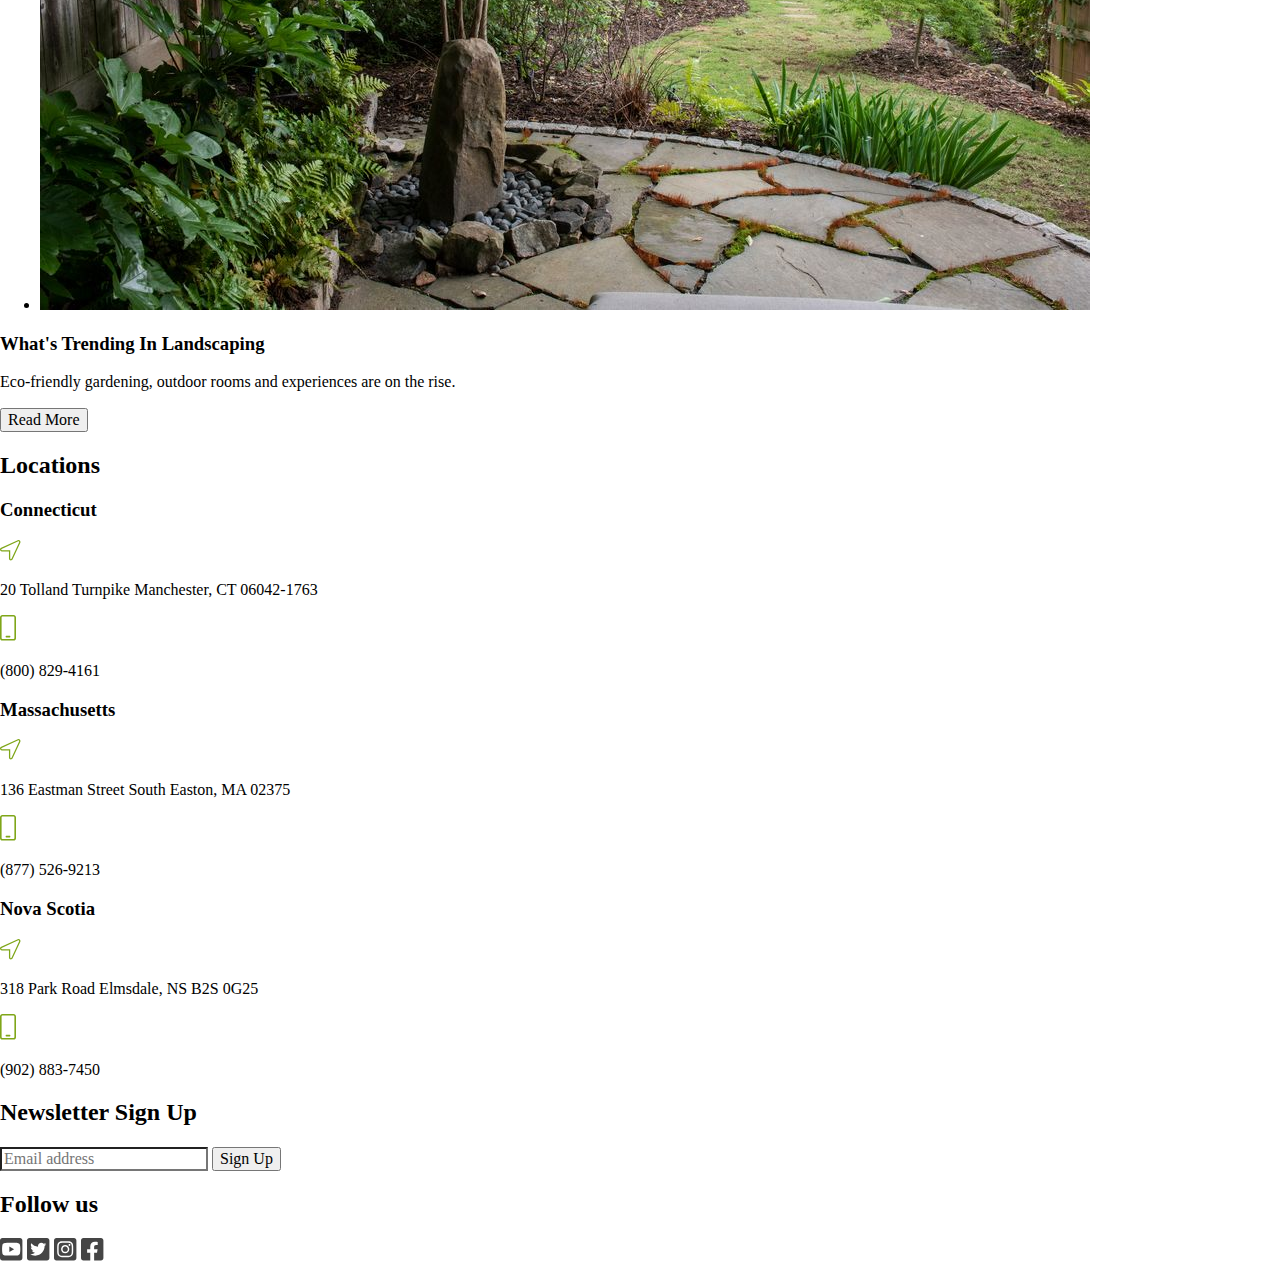
==== commit d7c589af: "week-3" ====
--- a/deploy/index.html
+++ b/deploy/index.html
@@ -10,37 +10,54 @@
     </head>
 
   <body>
-    <header>
-      <img src="img/logo.png" alt="logo"/> 
-
-      <form action="#">
-        <input type="text" placeholder="Search our Gallery">
-        <button> Search icon </button>
-      </form>
-
-    <header>
+    <header class="container"> 
+
+      <div class="content">
+
+        <div>
+          <img class="large-images" src="img/logo.png" alt="logo">
+        </div>
+      </div>
+    </header>
+
+<!--search bar-->
+    <div>
+      <div>
+        <form action="#">
+         <input type="text" placeholder="Search our Gallery">
+          <button> <img src="img/searchicon.svg" alt="search icon"></button>
+        </form>
+      </div>
+    </div>
+
       <!--header image-->
-     <section> 
-        <img src="img/topphoto.png" alt="top image">
-      </section>
+     <div> 
+          <img class="large-images" src="img/topphoto.png" alt="top image">
+     </div>
 
       <!--Lawncare info-->
-      <section>
-        
+      <div class="container">
+        <div>
+          <div>
+            <h1>Beautiful Lawns Start Here!</h1>
+            <p>Get 50% Off Your First Lawn Care Service</p>
+          </div>
+        </div>
+
+        <div class="container">
+          <div>
+            <h2> Location: Philadelphia, PA, USA</h2>
+            <p> Pricing: Available In Under 2 Mintues</p>
+          </div>
+        </div>
+      </div>
+
+      <!--Tailored solutions and experts & images -->
+    <section class="container"> 
+      <div class="content"> 
         <div> 
-          <h1>Beauitful Lawns Start Here!</h1>
-          <p>Get 50% Off Your First Lawn Care Service</p>
-
-          <h2> Location: Philadelphia, PA, USA</h2>
-          <p> Pricing: Available In Under 2 Mintues</p>
-        </div>
-
-      </section>
-
-      <!--Tailored solutions and experts & images -->
-    <section> 
-      <div> 
-        <h2>Tailored Solutions</h2>
+          <h2>Tailored Solutions</h2>
+        </div>
       </div>
 
       <nav>
@@ -48,15 +65,19 @@
       </nav>
     </section>
 
-    <section> 
-        <img src="img/trimshrub.jpeg" alt="Tailored Solutions image"> 
-    </section>
-
-
-    <section> 
-
-      <div>
-        <h2> Professionaly Trained Experts</h2>
+    <div>
+        <div> 
+          <img class="large-images" src="img/trimshrub.jpeg" alt="Tailored Solutions image">
+        </div>
+      </div>
+
+
+    <section class="container"> 
+
+      <div class="content">
+        <div>
+          <h2> Professionaly Trained Experts</h2>
+        </div>
       </div>
 
       <nav> 
@@ -65,104 +86,128 @@
 
     </section>
 
-    <section>
-       <img src="img/tubeplant.jpeg" alt="Guy fixing a tube image">
-    </section>
+    <div>
+      <div>
+        <img class="large-images" src="img/tubeplant.jpeg" alt="Guy fixing a tube image">
+      </div>
+    </div>
 
     <!--image collage-->
-    <section>
+    <div>
       <ul>
-       <li> <img src="img/guytrimmingshrub.webp" alt="guy trimming a shrub image"> </li>
-        <li> <img src="img/guyraking.jpeg" alt="guy raking image"> </li>
-        <li> <img src="img/wheelbarrow.jpeg" alt="wheel barrow image"> </li>
+       <li> <img class="large-images" src="img/guytrimmingshrub.webp" alt="guy trimming a shrub image"> </li>
+        <li> <img class="large-images" src="img/guyraking.jpeg" alt="guy raking image"> </li>
+        <li> <img class="large-images" src="img/wheelbarrow.jpeg" alt="wheel barrow image"> </li>
       </ul>
-    </section>  
+    </div>  
 
     <!-- What's new in landscaping-->
-    <section> 
-      <div> 
-        <h2>What's New in Landscaping</h2>
+    <section class="container"> 
+      <div>
+        <div>
+          <h2>What's New in Landscaping</h2>
+        </div>
       </div>
     </section>
 
     <!-- landscaping articles-->
     <section>
-      <ul>
-        <li> <img src="img/flowers.webp" alt="flower tree image"> </li>
-        <h3> Landscaping For Drought: We're Doing It Wrong</h3>
-        <p>Despite recent, torrential rains, most of Southern California remains in a drought. Accordingly, many residents plant trees prized for drought tolerance, but a new UC Riverside-led study shows these trees lose this tolerance once they're watered. </p>
-
-        <nav> 
-        <button> Read More</button>
-        <nav>
-
-        <li> <img src="img/guydigging.webp" alt="guy digging image"> </li>
-        <h3> Is "No Dig" Garden Really Possible?</h3>
-        <p>Charles Dowding, a longtime proponent, insists that its not only easier than what you're doing now, but it actually works. Heres how. </p>
-
-        <nav> 
-        <button> Read More</button>
-        <nav>
-
-        <li> <img src="img/outdoorbackyard.webp" alt="outdoor backyard image"> </li>
-        <h3> 6 Landscaping Improvement Projects</h3>
-        <p> Read for insights from real estate and design pros on the outdoor renovation projects that deliver the best and worst returns. </p>
-
-        <nav> 
-        <button> Read More</button>
-        <nav>
-
-        <li> <img src="img/2guysworking.jpeg" alt="2 guys working image"> </li>
-        <h3>Why You Should Choose Gardens Landscaping</h3>
-        <p> Homeowners can keep gardens growing and grass green - and increase curb appeal - by hiring the best landscaping company for the job. </p>
-
-        <nav> 
-        <button> Read More</button>
-        <nav>
-
-        <li> <img src="img/treebackyard.jpeg" alt="tree backyard image"> </li>
-        <h3> What's Trending In Landscaping</h3>
-        <p> Eco-friendly gardening, outdoor rooms and experiences are on the rise.</p>
-
-        <nav> 
-        <button> Read More</button>
-        <nav>
-
-      </ul>
-    </section>
-
-    <footer>
-      <h2> Locations</h2>
-      <h3> Connecticut</h3>
-      <img src="img/location-arrow-light.svg" alt="location arrow">
-      <p> 20 Tolland Turnpike Manchester, CT 06042-1763</p>
-      <img src="img/mobile-android-light.svg" alt="location arrow">
-      <p> (800) 829-4161</p>
-
-      <h3> Massachusetts</h3>
-      <img src="img/location-arrow-light.svg" alt="location arrow">
-      <p>136 Eastman Street South Easton, MA 02375</p>
-      <img src="img/mobile-android-light.svg" alt="location arrow">
-      <p> (877) 526-9213</p>
-
-      <h3> Nova Scotia</h3>
-      <img src="img/location-arrow-light.svg" alt="location arrow">
-      <p> 318 Park Road Elmsdale, NS B2S 0G25</p>
-      <img src="img/mobile-android-light.svg" alt="location arrow">
-      <p> (902) 883-7450</p>
-
-      <h2> Newsletter Sign Up</h2>
-
-      <form action="#">
-        <input type="text" placeholder="Email address">
-        <button> Sign Up </button>
-      </form>
-
-      <h2> Follow us</h2>
-      <img src="img/youtubeicon.svg" alt="youtube icon">
-      <img src="img/twittericon.svg" alt="twitter icon">
-      <img src="img/instaicon.svg" alt="insta icon">
-      <img src="img/facebookicon.svg" alt="insta icon"> 
+      <div> 
+        <ul>
+          <li> <img class="large-images" src="img/flowers.webp" alt="flower tree image"> </li>
+        </ul>
+          <h3> Landscaping For Drought: We're Doing It Wrong</h3>
+          <p>Despite recent, torrential rains, most of Southern California remains in a drought. Accordingly, many residents plant trees prized for drought tolerance, but a new UC Riverside-led study shows these trees lose this tolerance once they're watered. </p>
+
+          <nav>
+            <button> Read More</button>
+          </nav>
+
+        <ul>
+         <li> <img class="large-images" src="img/guydigging.webp" alt="guy digging image"> </li>
+        </ul>
+          <h3> Is "No Dig" Garden Really Possible?</h3>
+          <p>Charles Dowding, a longtime proponent, insists that its not only easier than what you're doing now, but it actually works. Heres how. </p>
+
+          <nav>
+            <button> Read More </button>
+         </nav>
+
+        <ul>
+          <li> <img class="large-images" src="img/outdoorbackyard.webp" alt="outdoor backyard image"> </li>
+        </ul>
+          <h3> 6 Landscaping Improvement Projects</h3>
+          <p> Read for insights from real estate and design pros on the outdoor renovation projects that deliver the best and worst returns. </p>
+
+          <nav>
+            <button> Read More </button>
+          </nav>
+        <ul>
+          <li> <img class="large-images" src="img/2guysworking.jpeg" alt="2 guys working image"> </li>
+        </ul> 
+          <h3>Why You Should Choose Gardens Landscaping</h3>
+          <p> Homeowners can keep gardens growing and grass green - and increase curb appeal - by hiring the best landscaping company for the job. </p>
+
+          <nav>
+            <button> Read More </button>
+          </nav>
+
+        <ul> 
+          <li> <img class="large-images" src="img/treebackyard.jpeg" alt="tree backyard image"> </li>
+        </ul>
+          <h3> What's Trending In Landscaping</h3>
+          <p> Eco-friendly gardening, outdoor rooms and experiences are on the rise.</p>
+
+          <nav>
+            <button> Read More </button>
+          </nav>
+
+        
+      </div>
+    </section>
+
+    <div>
+        <h2> Locations </h2>
+        <h3> Connecticut</h3>
+    </div>
+
+    <footer class="container">
+      <div class="content"> 
+        
+        <img class="arrow" src="img/location-arrow-light.svg" alt="location arrow">
+        <p> 20 Tolland Turnpike Manchester, CT 06042-1763</p>
+        <img class="phone" src="img/mobile-android-light.svg" alt="location arrow">
+        <p> (800) 829-4161</p>
+
+        <h3> Massachusetts</h3>
+        <img class="arrow2" src="img/location-arrow-light.svg" alt="location arrow">
+        <p>136 Eastman Street South Easton, MA 02375</p>
+        <img class="phone2" src="img/mobile-android-light.svg" alt="location arrow">
+        <p> (877) 526-9213</p>
+      </div>
+      <div>
+        <h3> Nova Scotia</h3>
+      </div>
+      <div>
+        <img class="arrow3" src="img/location-arrow-light.svg" alt="location arrow">
+        <p> 318 Park Road Elmsdale, NS B2S 0G25</p>
+        <img class="phone3" src="img/mobile-android-light.svg" alt="location arrow">
+        <p> (902) 883-7450</p>
+      </div>
+
+        <h2> Newsletter Sign Up</h2>
+
+        <form action="#">
+          <input type="text" placeholder="Email address">
+         <button> Sign Up </button>
+        </form>
+
+        <h2> Follow us</h2>
+        <img src="img/youtubeicon.svg" alt="youtube icon">
+        <img src="img/twittericon.svg" alt="twitter icon">
+        <img src="img/instaicon.svg" alt="insta icon">
+        <img src="img/facebookicon.svg" alt="insta icon"> 
+      </div>
 
       
     </footer>
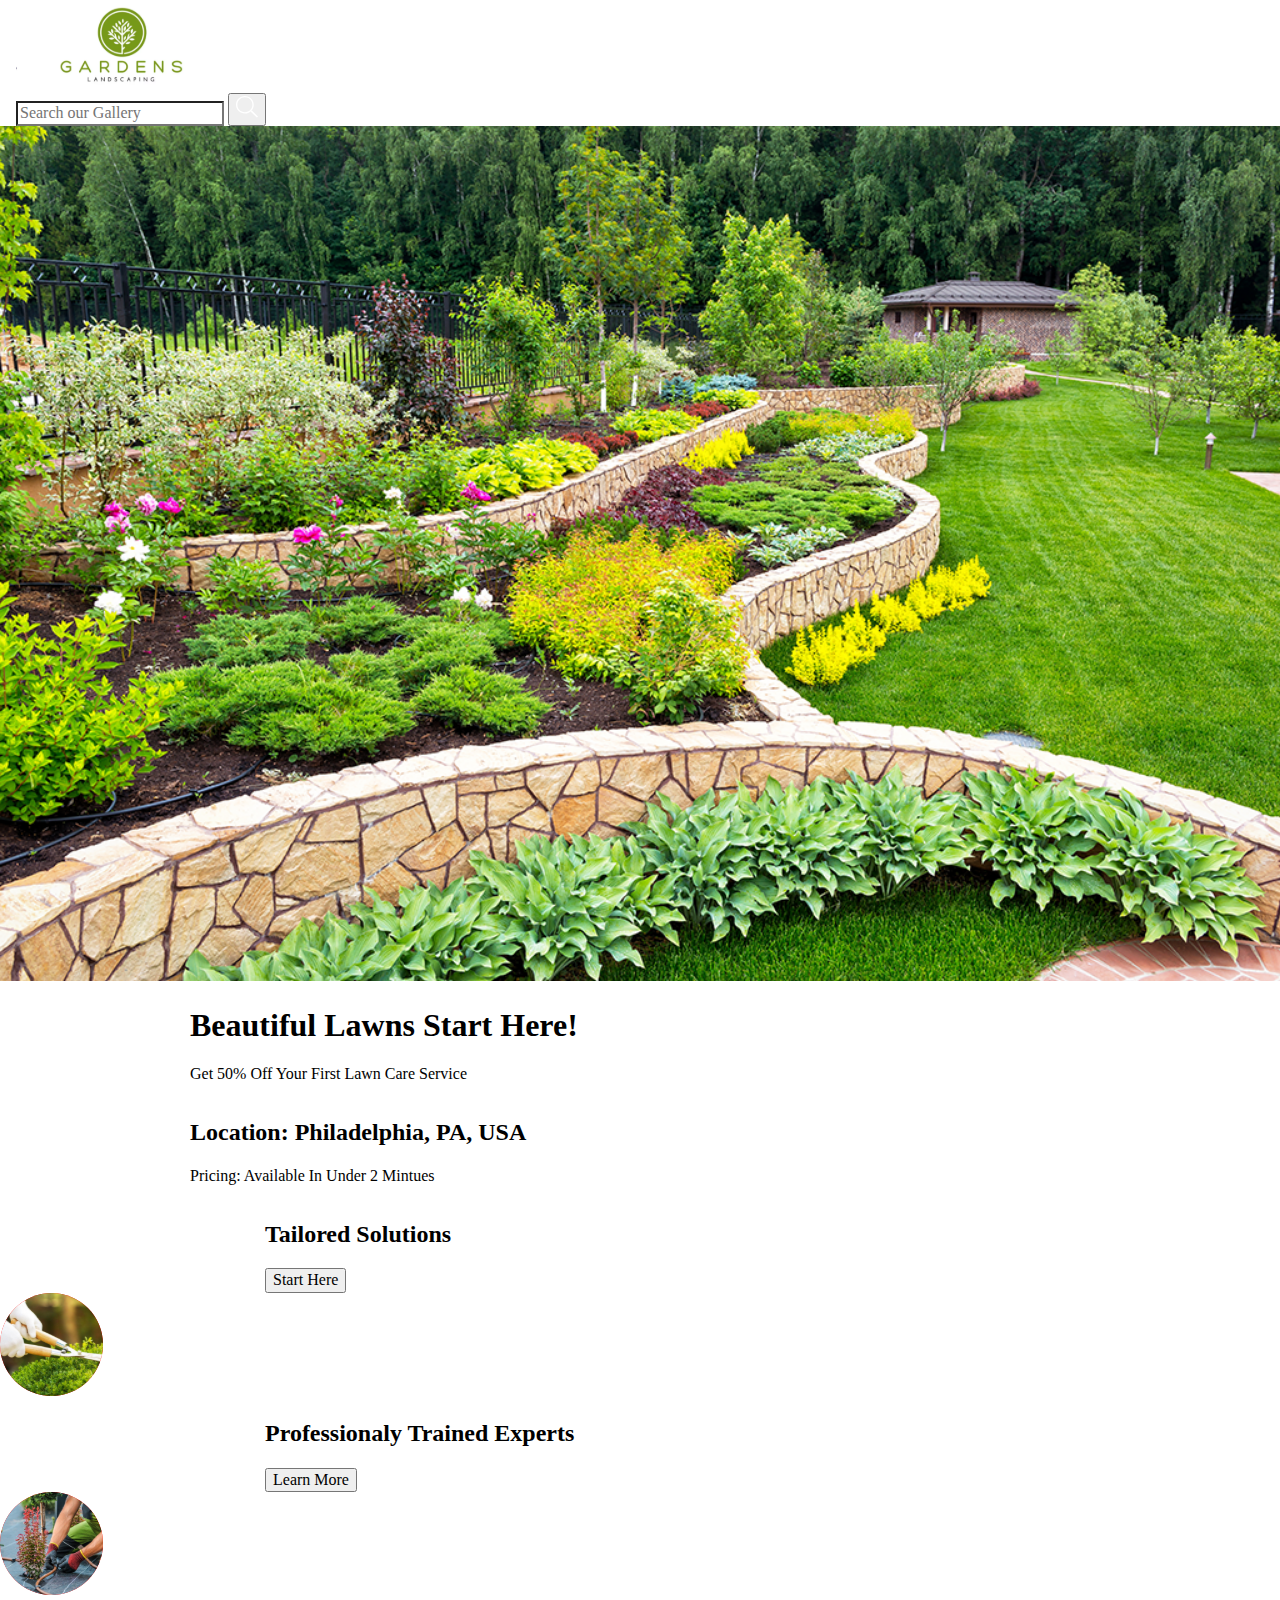
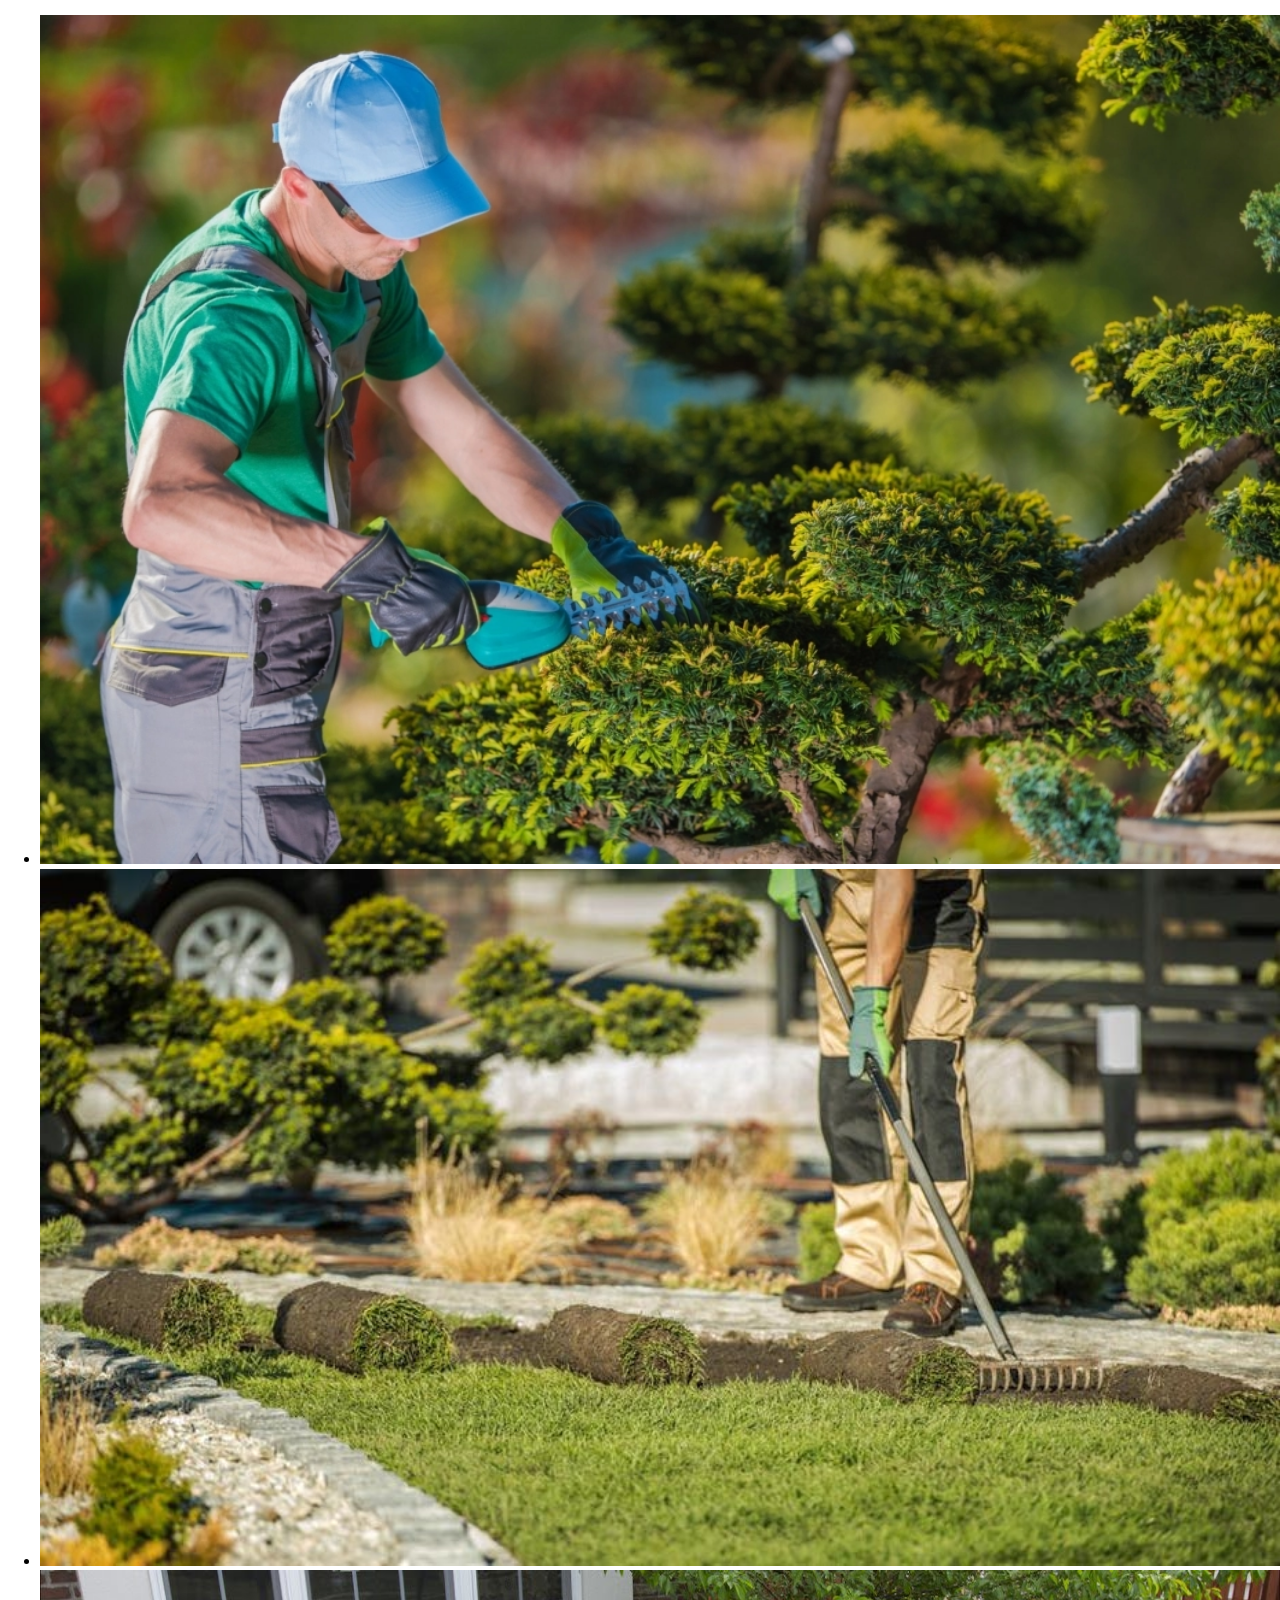
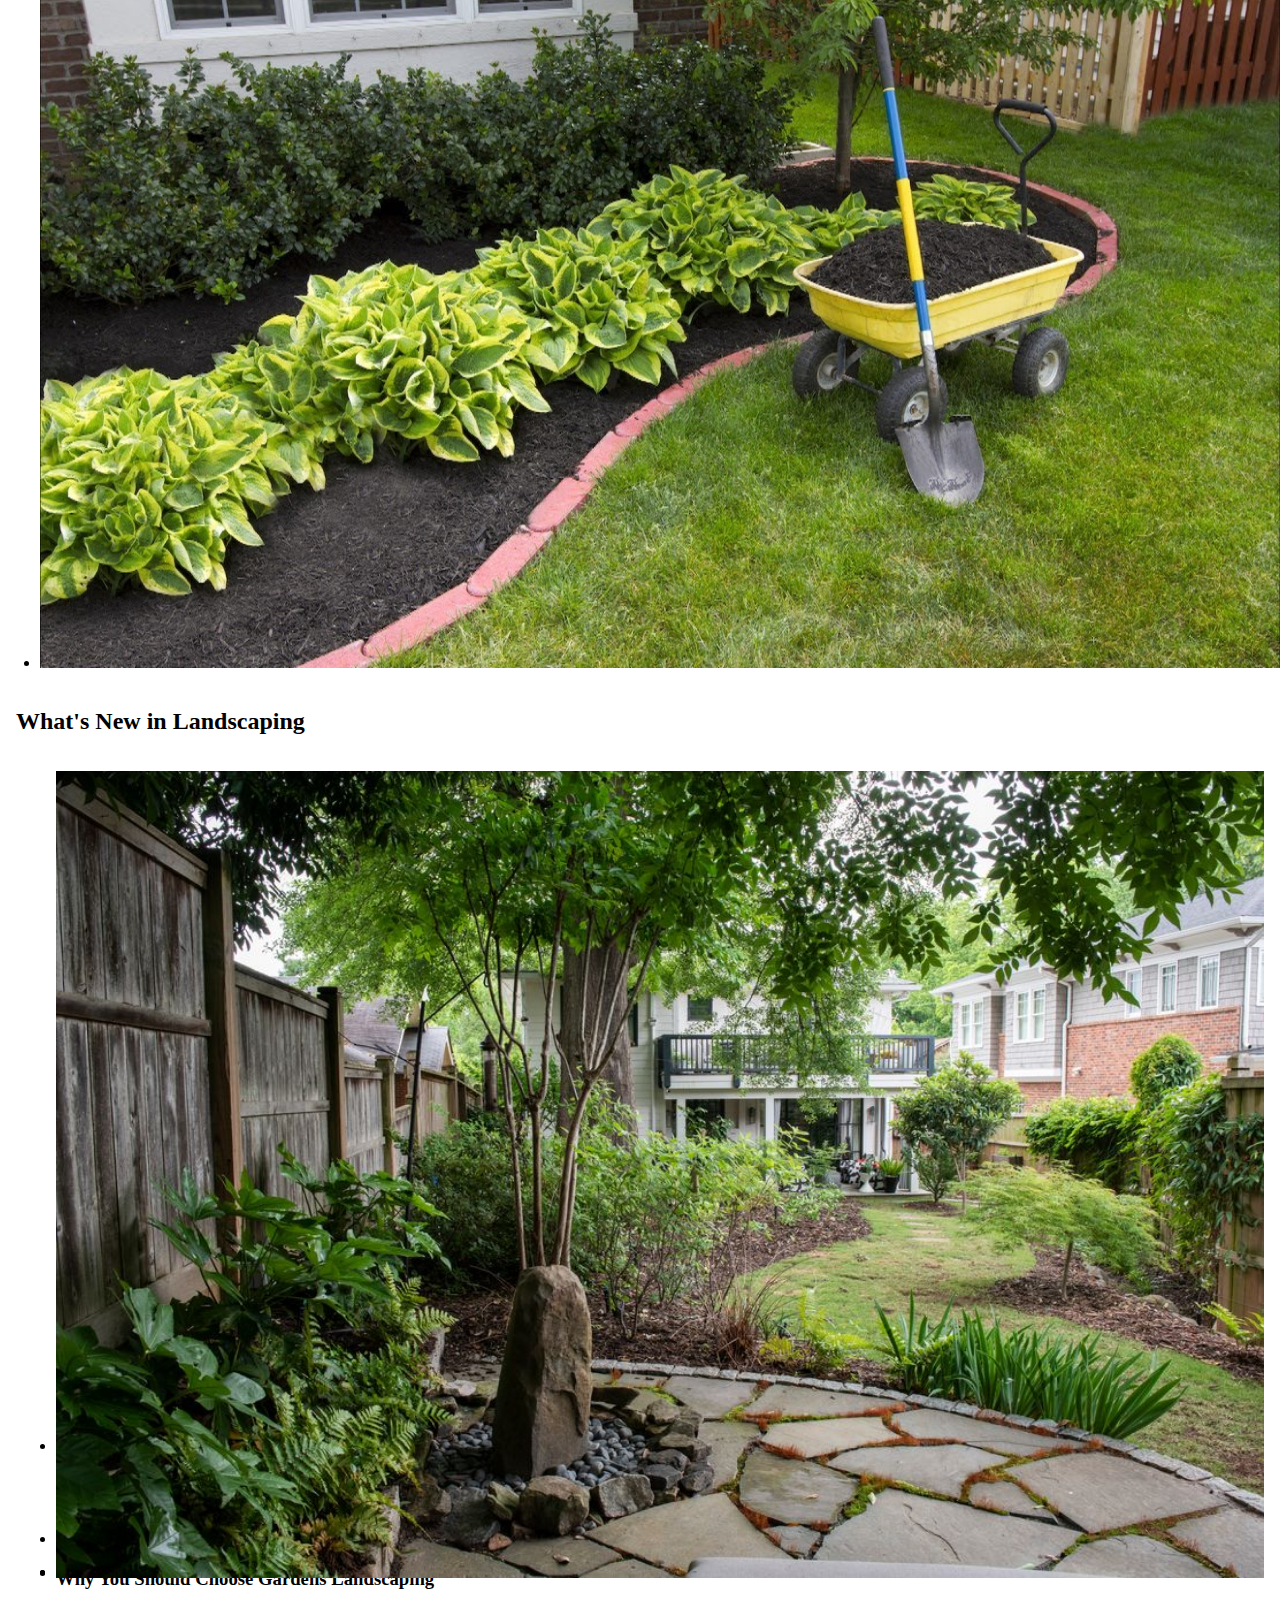
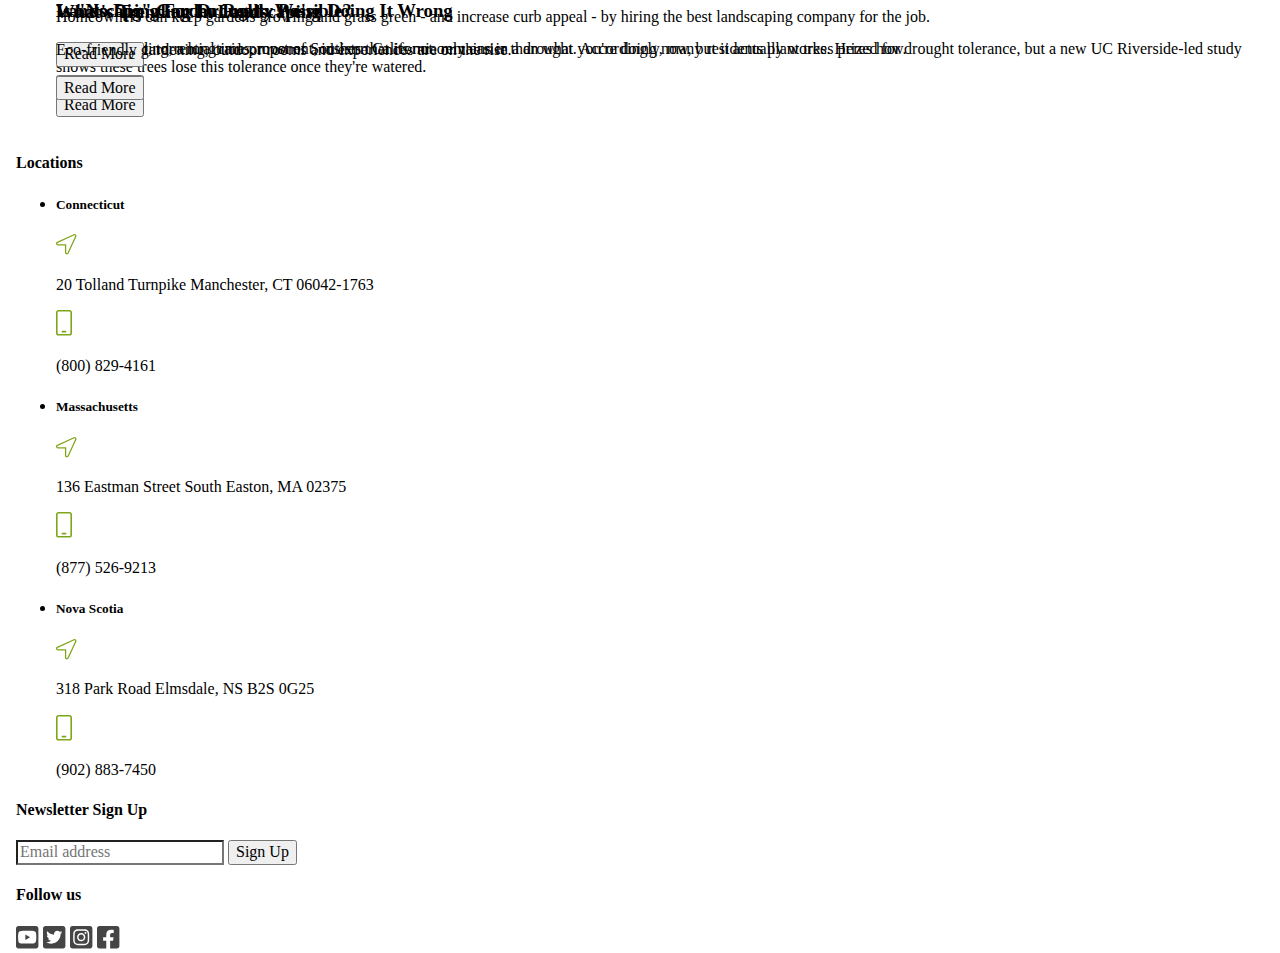
==== commit ae8e7fbc: "week-4" ====
--- a/deploy/index.html
+++ b/deploy/index.html
@@ -6,7 +6,7 @@
       <meta name="viewport" content="width=device-width, initial-scale=1.0">
       <meta http-equiv="X-UA-Compatible" content="ie=edge">
       <link rel="stylesheet" href="css/styles.css">
-      <title>Starting Template</title>
+      <title>Gardens Landscaping</title>
     </head>
 
   <body>
@@ -15,20 +15,21 @@
       <div class="content">
 
         <div>
-          <img class="large-images" src="img/logo.png" alt="logo">
-        </div>
+          <img src="img/logo2.svg" alt="logo">
+        </div>
+
       </div>
     </header>
 
 <!--search bar-->
-    <div>
-      <div>
+    <section class="container">
+      <div class="content">
         <form action="#">
          <input type="text" placeholder="Search our Gallery">
           <button> <img src="img/searchicon.svg" alt="search icon"></button>
         </form>
       </div>
-    </div>
+    </section>
 
       <!--header image-->
      <div> 
@@ -36,59 +37,52 @@
      </div>
 
       <!--Lawncare info-->
-      <div class="container">
-        <div>
-          <div>
-            <h1>Beautiful Lawns Start Here!</h1>
-            <p>Get 50% Off Your First Lawn Care Service</p>
-          </div>
-        </div>
-
-        <div class="container">
-          <div>
-            <h2> Location: Philadelphia, PA, USA</h2>
-            <p> Pricing: Available In Under 2 Mintues</p>
-          </div>
-        </div>
-      </div>
-
-      <!--Tailored solutions and experts & images -->
-    <section class="container"> 
+      <section class="Lawncareinfo container">
+        <div class="content">
+              <div>
+                <h1>Beautiful Lawns Start Here!</h1>
+                <p>Get 50% Off Your First Lawn Care Service</p>
+              </div>
+        </div>
+      </section>
+      <section class="Lawncareinfo container">
+        <div class="content">
+            <div>
+              <h2> Location: Philadelphia, PA, USA</h2>
+              <p> Pricing: Available In Under 2 Mintues</p>
+            </div>
+        </div>
+      </section>
+
+      <!--Tailored solutions and experts and images -->
+    <section class="Tailoredsolutionsandexpertsandimages container"> 
       <div class="content"> 
         <div> 
           <h2>Tailored Solutions</h2>
-        </div>
-      </div>
-
-      <nav>
-        <button> Start Here </button>
-      </nav>
+          <button> Start Here </button>
+        </div>
+      </div>
     </section>
 
     <div>
         <div> 
-          <img class="large-images" src="img/trimshrub.jpeg" alt="Tailored Solutions image">
-        </div>
-      </div>
-
-
-    <section class="container"> 
-
+          <img src="img/trimmingshrubcircle.svg" alt="Tailored Solutions image">
+        </div>
+      </div>
+
+
+    <section class="Tailoredsolutionsandexpertsandimages container"> 
       <div class="content">
         <div>
           <h2> Professionaly Trained Experts</h2>
-        </div>
-      </div>
-
-      <nav> 
-        <button> Learn More</button>
-      </nav>
-
+          <button> Learn More</button>
+        </div>
+      </div>
     </section>
 
     <div>
       <div>
-        <img class="large-images" src="img/tubeplant.jpeg" alt="Guy fixing a tube image">
+        <img src="img/tubeplantcircle.svg" alt="Guy fixing a tube image">
       </div>
     </div>
 
@@ -103,7 +97,7 @@
 
     <!-- What's new in landscaping-->
     <section class="container"> 
-      <div>
+      <div class="content">
         <div>
           <h2>What's New in Landscaping</h2>
         </div>
@@ -111,102 +105,103 @@
     </section>
 
     <!-- landscaping articles-->
-    <section>
-      <div> 
+    <section class="landscapingarticles container">
+      <div class="content"> 
         <ul>
-          <li> <img class="large-images" src="img/flowers.webp" alt="flower tree image"> </li>
+
+          <li class="flowers"> <img class="large-images" src="img/flowers.webp" alt="flower tree image"> 
+        
+            <h3> Landscaping For Drought: We're Doing It Wrong</h3>
+            <p>Despite recent, torrential rains, most of Southern California remains in a drought. Accordingly, many residents plant trees prized for drought tolerance, but a new UC Riverside-led study shows these trees lose this tolerance once they're watered. </p>
+            <button> Read More</button>
+
+          </li>
+        
+          <li class="guydigging"> <img class="large-images" src="img/guydigging.webp" alt="guy digging image"> 
+       
+            <h3> Is "No Dig" Garden Really Possible?</h3>
+            <p>Charles Dowding, a longtime proponent, insists that its not only easier than what you're doing now, but it actually works. Heres how. </p>
+            <button> Read More </button>
+          
+          </li>
+
+
+          <li class="outdoorbackyard"> <img class="large-images" src="img/outdoorbackyard.webp" alt="outdoor backyard image"> 
+       
+            <h3> 6 Landscaping Improvement Projects</h3>
+            <p> Read for insights from real estate and design pros on the outdoor renovation projects that deliver the best and worst returns. </p>
+            <button> Read More </button>
+          
+          </li>
+
+          <li class="twoguysworking"> <img class="large-images" src="img/2guysworking.jpeg" alt="two guys working image"> 
+        
+            <h3>Why You Should Choose Gardens Landscaping</h3>
+            <p> Homeowners can keep gardens growing and grass green - and increase curb appeal - by hiring the best landscaping company for the job. </p>
+            <button> Read More </button>
+          </li>
+
+          <li class="treebackyard"> <img class="large-images" src="img/treebackyard.jpeg" alt="tree backyard image"> 
+       
+            <h3> What's Trending In Landscaping</h3>
+            <p> Eco-friendly gardening, outdoor rooms and experiences are on the rise.</p>
+            <button> Read More </button>
+          
+          </li>
+
         </ul>
-          <h3> Landscaping For Drought: We're Doing It Wrong</h3>
-          <p>Despite recent, torrential rains, most of Southern California remains in a drought. Accordingly, many residents plant trees prized for drought tolerance, but a new UC Riverside-led study shows these trees lose this tolerance once they're watered. </p>
-
-          <nav>
-            <button> Read More</button>
-          </nav>
-
-        <ul>
-         <li> <img class="large-images" src="img/guydigging.webp" alt="guy digging image"> </li>
-        </ul>
-          <h3> Is "No Dig" Garden Really Possible?</h3>
-          <p>Charles Dowding, a longtime proponent, insists that its not only easier than what you're doing now, but it actually works. Heres how. </p>
-
-          <nav>
-            <button> Read More </button>
-         </nav>
-
-        <ul>
-          <li> <img class="large-images" src="img/outdoorbackyard.webp" alt="outdoor backyard image"> </li>
-        </ul>
-          <h3> 6 Landscaping Improvement Projects</h3>
-          <p> Read for insights from real estate and design pros on the outdoor renovation projects that deliver the best and worst returns. </p>
-
-          <nav>
-            <button> Read More </button>
-          </nav>
-        <ul>
-          <li> <img class="large-images" src="img/2guysworking.jpeg" alt="2 guys working image"> </li>
-        </ul> 
-          <h3>Why You Should Choose Gardens Landscaping</h3>
-          <p> Homeowners can keep gardens growing and grass green - and increase curb appeal - by hiring the best landscaping company for the job. </p>
-
-          <nav>
-            <button> Read More </button>
-          </nav>
-
-        <ul> 
-          <li> <img class="large-images" src="img/treebackyard.jpeg" alt="tree backyard image"> </li>
-        </ul>
-          <h3> What's Trending In Landscaping</h3>
-          <p> Eco-friendly gardening, outdoor rooms and experiences are on the rise.</p>
-
-          <nav>
-            <button> Read More </button>
-          </nav>
-
-        
-      </div>
-    </section>
-
-    <div>
-        <h2> Locations </h2>
-        <h3> Connecticut</h3>
-    </div>
+      </div>
+    </section>
 
     <footer class="container">
       <div class="content"> 
-        
-        <img class="arrow" src="img/location-arrow-light.svg" alt="location arrow">
-        <p> 20 Tolland Turnpike Manchester, CT 06042-1763</p>
-        <img class="phone" src="img/mobile-android-light.svg" alt="location arrow">
-        <p> (800) 829-4161</p>
-
-        <h3> Massachusetts</h3>
-        <img class="arrow2" src="img/location-arrow-light.svg" alt="location arrow">
-        <p>136 Eastman Street South Easton, MA 02375</p>
-        <img class="phone2" src="img/mobile-android-light.svg" alt="location arrow">
-        <p> (877) 526-9213</p>
-      </div>
-      <div>
-        <h3> Nova Scotia</h3>
-      </div>
-      <div>
-        <img class="arrow3" src="img/location-arrow-light.svg" alt="location arrow">
-        <p> 318 Park Road Elmsdale, NS B2S 0G25</p>
-        <img class="phone3" src="img/mobile-android-light.svg" alt="location arrow">
-        <p> (902) 883-7450</p>
-      </div>
-
-        <h2> Newsletter Sign Up</h2>
-
-        <form action="#">
-          <input type="text" placeholder="Email address">
-         <button> Sign Up </button>
-        </form>
-
-        <h2> Follow us</h2>
-        <img src="img/youtubeicon.svg" alt="youtube icon">
-        <img src="img/twittericon.svg" alt="twitter icon">
-        <img src="img/instaicon.svg" alt="insta icon">
-        <img src="img/facebookicon.svg" alt="insta icon"> 
+
+        <div>
+
+          <h4> Locations </h4>
+
+          <ul> 
+
+            <li> 
+              <h5> Connecticut</h5>
+              <p><img src="img/location-arrow-light.svg" alt="location arrow"> <p>20 Tolland Turnpike Manchester, CT 06042-1763</p>
+              <p><img src="img/mobile-android-light.svg" alt="phone"> <p> (800) 829-4161</p> 
+              
+            </li>
+
+
+            <li>
+              <h5> Massachusetts</h5>
+              <p><img src="img/location-arrow-light.svg" alt="location arrow"> <p>136 Eastman Street South Easton, MA 02375</p> 
+              <p><img src="img/mobile-android-light.svg" alt="phone"> <p>(877) 526-9213</p>
+            
+            </li>
+            
+
+            <li>
+              <h5> Nova Scotia</h5>
+              <p><img src="img/location-arrow-light.svg" alt="location arrow"> <p> 318 Park Road Elmsdale, NS B2S 0G25</p>
+              <p><img src="img/mobile-android-light.svg" alt="phone"> <p> (902) 883-7450</p>
+            </li>
+
+
+          </ul>
+
+            <h4> Newsletter Sign Up</h4>
+
+            <form action="#">
+              <input type="text" placeholder="Email address">
+                <button> Sign Up </button>
+             </form>
+
+             <h4> Follow us</h4>
+             <img src="img/youtubeicon.svg" alt="youtube icon">
+            <img src="img/twittericon.svg" alt="twitter icon">
+            <img src="img/instaicon.svg" alt="insta icon">
+           <img src="img/facebookicon.svg" alt="insta icon">
+
+        </div>
+
       </div>
 
       
--- a/deploy/css/styles.css
+++ b/deploy/css/styles.css
@@ -18,10 +18,8 @@
  * 2. Prevent adjustments of font size after orientation changes in iOS.
  */
 html {
-  line-height: 1.15;
-  /* 1 */
-  -webkit-text-size-adjust: 100%;
-  /* 2 */
+  line-height: 1.15; /* 1 */
+  -webkit-text-size-adjust: 100%; /* 2 */
 }
 
 /* Sections
@@ -56,12 +54,9 @@
  * 2. Show the overflow in Edge and IE.
  */
 hr {
-  box-sizing: content-box;
-  /* 1 */
-  height: 0;
-  /* 1 */
-  overflow: visible;
-  /* 2 */
+  box-sizing: content-box; /* 1 */
+  height: 0; /* 1 */
+  overflow: visible; /* 2 */
 }
 
 /**
@@ -69,10 +64,8 @@
  * 2. Correct the odd `em` font sizing in all browsers.
  */
 pre {
-  font-family: monospace, monospace;
-  /* 1 */
-  font-size: 1em;
-  /* 2 */
+  font-family: monospace, monospace; /* 1 */
+  font-size: 1em; /* 2 */
 }
 
 /* Text-level semantics
@@ -89,12 +82,9 @@
  * 2. Add the correct text decoration in Chrome, Edge, IE, Opera, and Safari.
  */
 abbr[title] {
-  border-bottom: none;
-  /* 1 */
-  text-decoration: underline;
-  /* 2 */
-  text-decoration: underline dotted;
-  /* 2 */
+  border-bottom: none; /* 1 */
+  text-decoration: underline; /* 2 */
+  text-decoration: underline dotted; /* 2 */
 }
 
 /**
@@ -112,10 +102,8 @@
 code,
 kbd,
 samp {
-  font-family: monospace, monospace;
-  /* 1 */
-  font-size: 1em;
-  /* 2 */
+  font-family: monospace, monospace; /* 1 */
+  font-size: 1em; /* 2 */
 }
 
 /**
@@ -165,14 +153,10 @@
 optgroup,
 select,
 textarea {
-  font-family: inherit;
-  /* 1 */
-  font-size: 100%;
-  /* 1 */
-  line-height: 1.15;
-  /* 1 */
-  margin: 0;
-  /* 2 */
+  font-family: inherit; /* 1 */
+  font-size: 100%; /* 1 */
+  line-height: 1.15; /* 1 */
+  margin: 0; /* 2 */
 }
 
 /**
@@ -180,8 +164,7 @@
  * 1. Show the overflow in Edge.
  */
 button,
-input {
-  /* 1 */
+input { /* 1 */
   overflow: visible;
 }
 
@@ -190,8 +173,7 @@
  * 1. Remove the inheritance of text transform in Firefox.
  */
 button,
-select {
-  /* 1 */
+select { /* 1 */
   text-transform: none;
 }
 
@@ -240,18 +222,12 @@
  *    `fieldset` elements in all browsers.
  */
 legend {
-  box-sizing: border-box;
-  /* 1 */
-  color: inherit;
-  /* 2 */
-  display: table;
-  /* 1 */
-  max-width: 100%;
-  /* 1 */
-  padding: 0;
-  /* 3 */
-  white-space: normal;
-  /* 1 */
+  box-sizing: border-box; /* 1 */
+  color: inherit; /* 2 */
+  display: table; /* 1 */
+  max-width: 100%; /* 1 */
+  padding: 0; /* 3 */
+  white-space: normal; /* 1 */
 }
 
 /**
@@ -274,10 +250,8 @@
  */
 [type=checkbox],
 [type=radio] {
-  box-sizing: border-box;
-  /* 1 */
-  padding: 0;
-  /* 2 */
+  box-sizing: border-box; /* 1 */
+  padding: 0; /* 2 */
 }
 
 /**
@@ -293,10 +267,8 @@
  * 2. Correct the outline style in Safari.
  */
 [type=search] {
-  -webkit-appearance: textfield;
-  /* 1 */
-  outline-offset: -2px;
-  /* 2 */
+  -webkit-appearance: textfield; /* 1 */
+  outline-offset: -2px; /* 2 */
 }
 
 /**
@@ -311,10 +283,8 @@
  * 2. Change font properties to `inherit` in Safari.
  */
 ::-webkit-file-upload-button {
-  -webkit-appearance: button;
-  /* 1 */
-  font: inherit;
-  /* 2 */
+  -webkit-appearance: button; /* 1 */
+  font: inherit; /* 2 */
 }
 
 /* Interactive
@@ -352,6 +322,24 @@
 /* =============
     Base
 ============= */
+.large-images {
+  width: 100%;
+}
+
+.container {
+  display: grid;
+  grid-template-columns: 16px auto 16px;
+  grid-template-areas: ". content .";
+}
+
+.content {
+  grid-area: content;
+}
+
+body {
+  background-color: white;
+}
+
 /* =============
     Typography
 ============= */
@@ -382,6 +370,87 @@
 /* =============
     Header
 ============= */
+header .content {
+  display: grid;
+  grid-template-columns: 1fr 1fr;
+}
+
 /* =============
     Footer
 ============= */
+footer .content {
+  display: grid;
+  grid-template-columns: 1fr 1fr;
+  grid-template-areas: "content";
+}
+@media (min-width: 768px) {
+  footer .content {
+    grid-template-columns: 1fr 1fr;
+  }
+}
+
+/* =============
+    Lawncare info
+============= */
+@media (min-width: 768px) {
+  .Lawncareinfo.container {
+    display: grid;
+    grid-template-columns: 10% auto 10%;
+    grid-template-areas: ". content .";
+  }
+}
+@media (min-width: 1200px) {
+  .Lawncareinfo.container {
+    grid-template-columns: auto 900px auto;
+  }
+}
+
+/* =============
+    Tailored solutions and experts and images
+============= */
+@media (min-width: 768px) {
+  .Tailoredsolutionsandexpertsandimages.container {
+    display: grid;
+    grid-template-columns: 10% auto 10%;
+    grid-template-areas: ". content .";
+  }
+}
+@media (min-width: 1200px) {
+  .Tailoredsolutionsandexpertsandimages.container {
+    grid-template-columns: auto 750px auto;
+  }
+}
+
+/* =============
+    Typography
+============= */
+/* =============
+    landscaping articles 
+============= */
+@media (min-width: 768px) {
+  .landscapingarticles ul {
+    display: grid;
+    grid-template-columns: 1fr 1fr;
+  }
+}
+@media (min-width: 1200px) {
+  .landscapingarticles ul {
+    grid-template-columns: repeat(5, 1fr);
+    grid-template-areas: "p1 p2 p3" "p4 p5";
+  }
+  .landscapingarticles ul .flowers {
+    grid-area: p1;
+  }
+  .landscapingarticles ul .guydigging {
+    grid-area: p2;
+  }
+  .landscapingarticles ul .outdoorbackyard {
+    grid-area: p3;
+  }
+  .landscapingarticles ul .twoguysworking {
+    grid-area: p4;
+  }
+  .landscapingarticles ul .treebackyard {
+    grid-area: p5;
+  }
+}
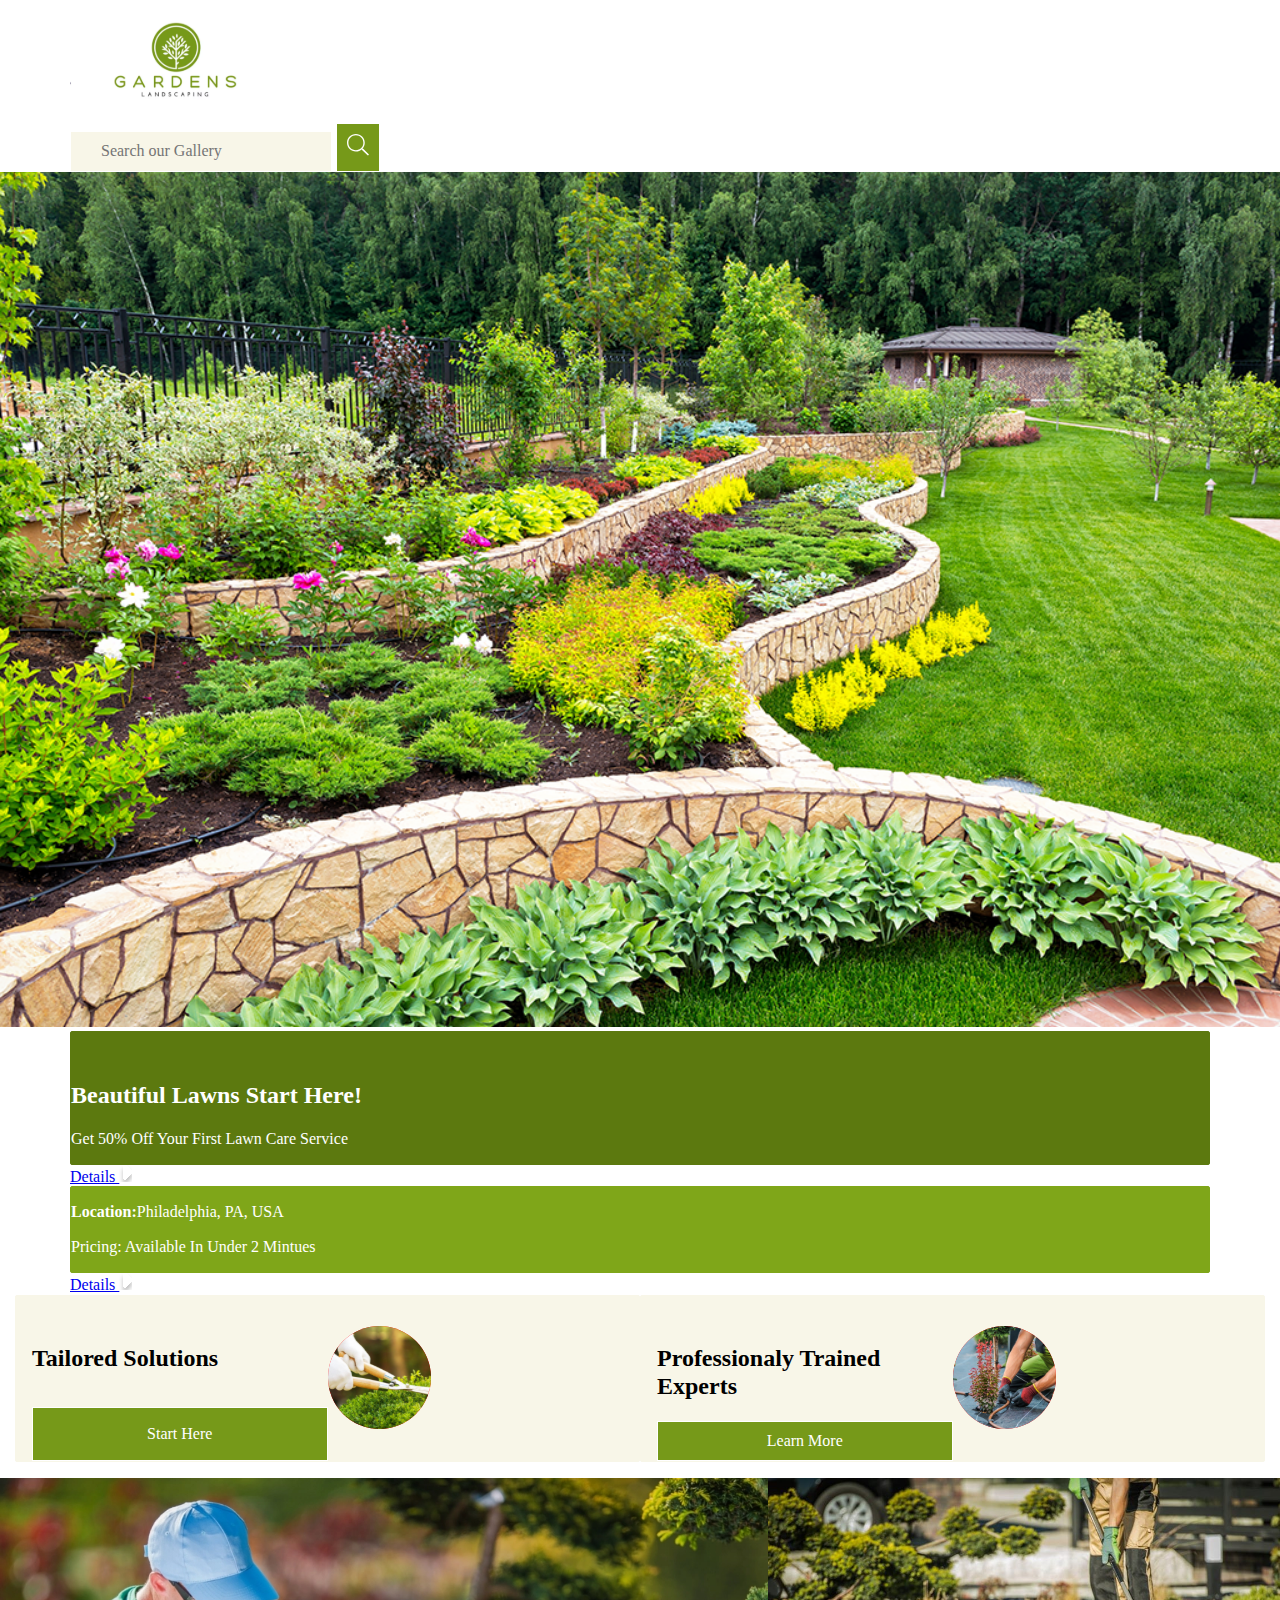
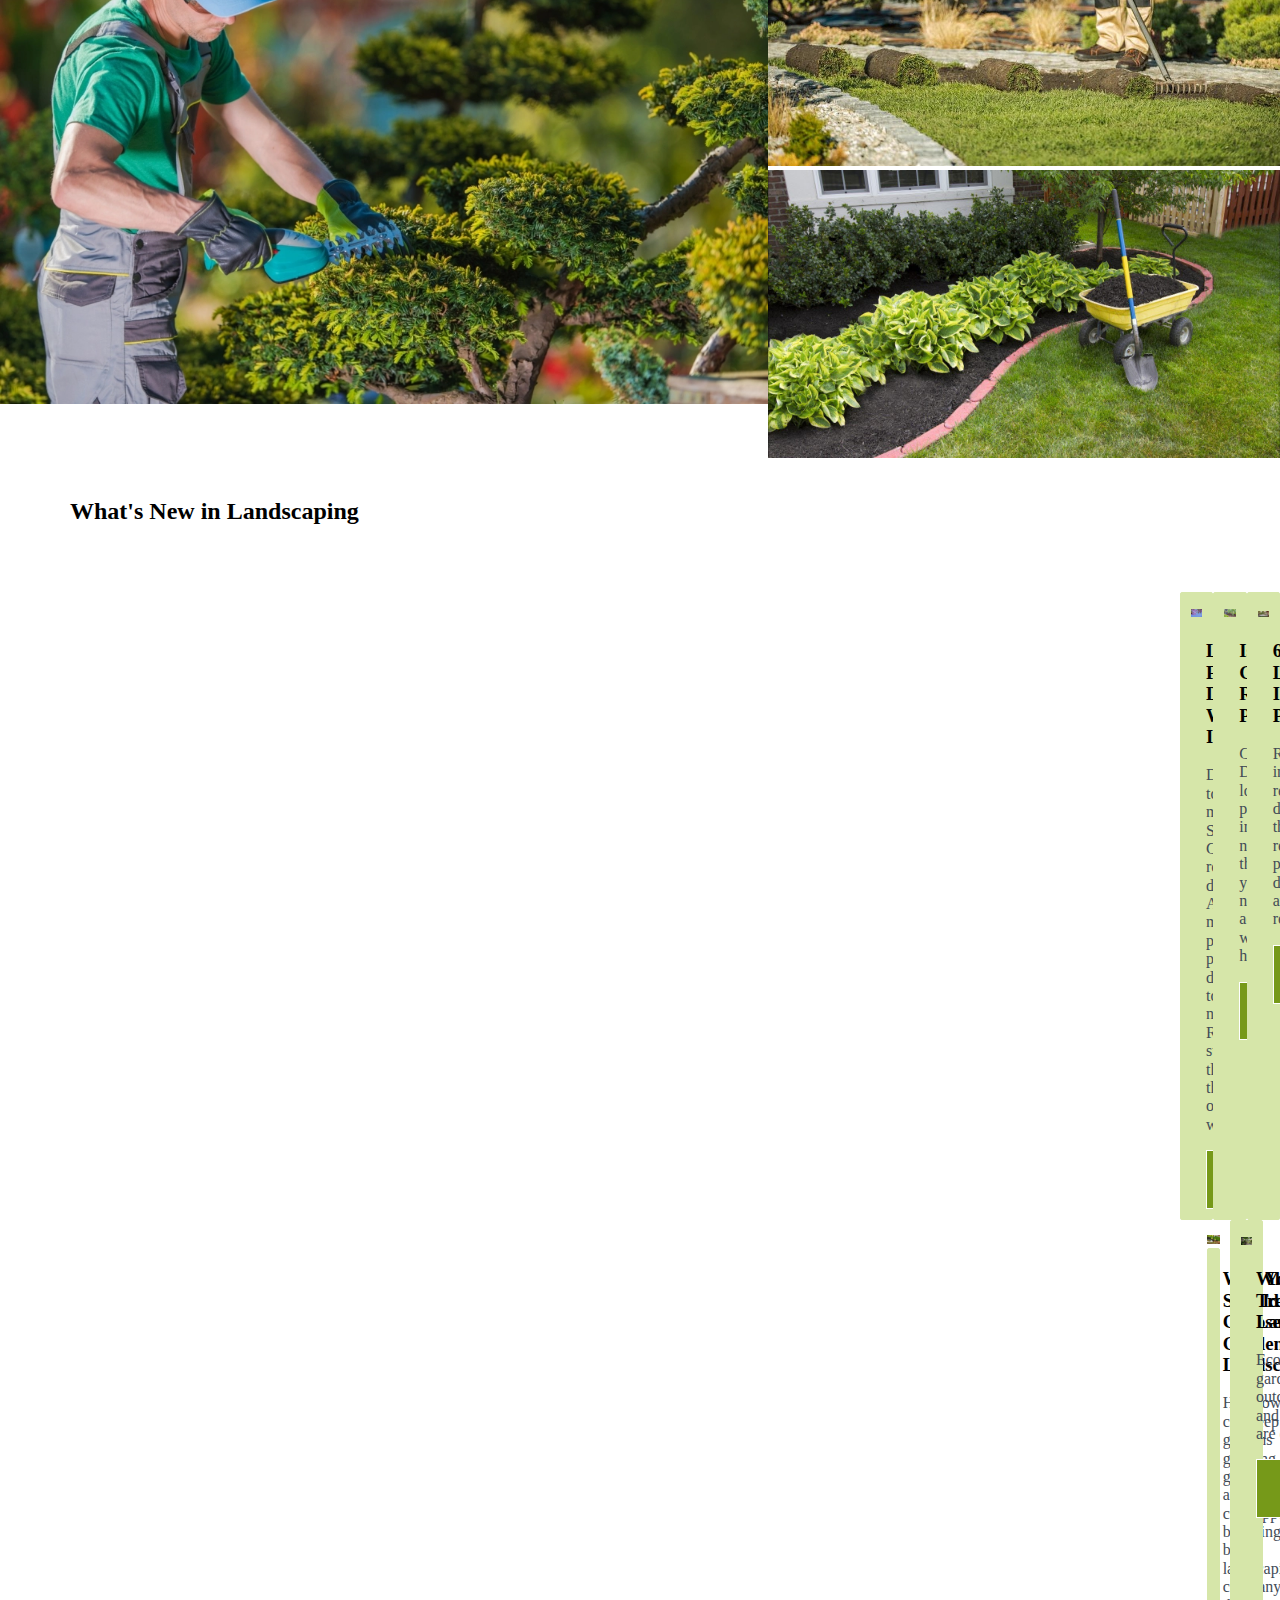
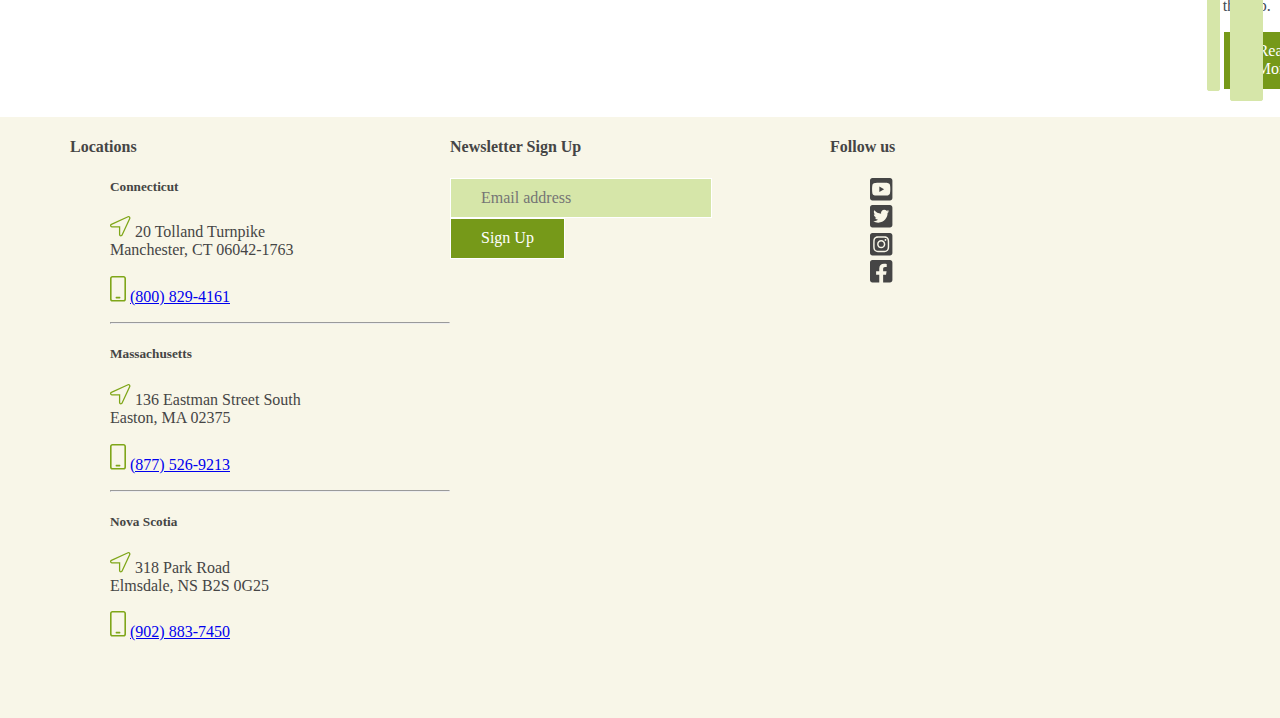
==== commit 439e9703: "week-5" ====
--- a/deploy/index.html
+++ b/deploy/index.html
@@ -36,127 +36,166 @@
           <img class="large-images" src="img/topphoto.png" alt="top image">
      </div>
 
+     <!--section under header-->
+     <div class="Lawncareinfo-content">
+
       <!--Lawncare info-->
-      <section class="Lawncareinfo container">
+      <div class="Lawncareinfo-content-left container">
         <div class="content">
-              <div>
-                <h1>Beautiful Lawns Start Here!</h1>
+
+              <div class="content-spacing Lawncareinfo-content-left beautiful-lawns-left">
+                <h2>Beautiful Lawns Start Here!</h2>
                 <p>Get 50% Off Your First Lawn Care Service</p>
               </div>
-        </div>
-      </section>
-      <section class="Lawncareinfo container">
+
+              <a href="#" >Details <img src="img/whitearrow.svg" alt="white arrow"> </a>
+
+        </div>
+      </div>
+
+      <div class="Lawncareinfo-content-right container">
         <div class="content">
-            <div>
-              <h2> Location: Philadelphia, PA, USA</h2>
-              <p> Pricing: Available In Under 2 Mintues</p>
-            </div>
-        </div>
-      </section>
+
+            <div class="beautiful-lawns-right">
+              <p><strong>Location:</strong>Philadelphia, PA, USA</p>
+              <p><span> Pricing:</span> Available In Under 2 Mintues</p>
+            </div>
+
+            <a href="#" >Details <img src="img/whitearrow.svg" alt="white arrow"> </a>
+
+        </div>
+      </div>
+
+      <!--divider-->
+    <section class="divider">
 
       <!--Tailored solutions and experts and images -->
-    <section class="Tailoredsolutionsandexpertsandimages container"> 
+      <!--box 1 -->
+      <div class="box-1 container cream-background content-spacing"> 
+        <div class="content"> 
+        
+          <h2>Tailored Solutions</h2>
+          <button>Start Here</button>
+          <img src="img/trimmingshrubcircle.svg" alt="Tailored Solutions image">
+        
+        </div>
+      </div>
+<!--end box 1 -->
+
+<!--box 2-->
+      <div class="box-2 container cream-background content-spacing"> 
+        <div class="content">
+
+        
+          <h2>Professionaly Trained Experts</h2>
+          <button>Learn More</button>
+          <img src="img/tubeplantcircle.svg" alt="Guy fixing a tube image">
+        
+        </div>
+      </div>
+<!--end box 2-->
+    </section>
+
+    <!--gallery-->
+    <section class="gallery">
+
+      <ul>
+
+        <li class="img-1">
+          <img class="large-images" src="img/guytrimmingshrub.webp" alt="guy trimming a shrub image">
+        </li>
+
+        <li class="img-2"> 
+          <img class="large-images" src="img/guyraking.jpeg" alt="guy raking image">
+        </li>
+       
+        <li class="img-3"> 
+          <img class="large-images" src="img/wheelbarrow.jpeg" alt="wheel barrow image">
+        </li>
+      
+      </ul>
+    </section>
+
+    <!-- What's new in landscaping-->
+    <section class="whats-new"> 
+
+      <div class="whats-new-title">
+        <div class="container">
+          <div class="content">
+            <h2>What's New in Landscaping</h2>
+          </div>
+        </div>
+      </div>
+
+      <div class="whats-new-articles">
+
+        <ul class="article-grid content-spacing"> 
+
+          <li class="article-1 green-box">
+             <img class="large-images" src="img/flowers.webp" alt="flower tree image"> 
+              <div class="container">
+                <div class="content">
+                  <h3> Landscaping For Drought: We're Doing It Wrong</h3>
+                  <p>Despite recent, torrential rains, most of Southern California remains in a drought. Accordingly, many residents plant trees prized for drought tolerance, but a new UC Riverside-led study shows these trees lose this tolerance once they're watered. </p>
+                  <button>Read More</button>
+                </div>
+              </div>
+          </li>
+
+          <li class="article-2 green-box">
+            <img class="large-images" src="img/guydigging.webp" alt="guy digging image"> 
+             <div class="container">
+               <div class="content">
+                  <h3> Is "No Dig" Garden Really Possible?</h3>
+                  <p>Charles Dowding, a longtime proponent, insists that its not only easier than what you're doing now, but it actually works. Heres how. </p>
+                  <button>Read More</button>
+               </div>
+             </div>
+          </li>
+
+         <li class="article-3 green-box">
+            <img class="large-images" src="img/outdoorbackyard.webp" alt="outdoor backyard image"> 
+            <div class="container">
+              <div class="content">
+                <h3> 6 Landscaping Improvement Projects</h3>
+                <p> Read for insights from real estate and design pros on the outdoor renovation projects that deliver the best and worst returns. </p>
+                <button>Read More</button>
+              </div>
+            </div>
+          </li>
+
+        <li class="article-4">
+          <img class="large-images" src="img/2guysworking.jpeg" alt="two guys working image"> 
+          <div class="container green-box">
+            <div class="content">
+                <h3>Why You Should Choose Gardens Landscaping</h3>
+                <p> Homeowners can keep gardens growing and grass green - and increase curb appeal - by hiring the best landscaping company for the job. </p>
+                <button>Read More</button>
+            </div>
+          </div>
+        </li>
+
+          <li class="article-5 green-box">
+            <img class="large-images" src="img/treebackyard.jpeg" alt="tree backyard image"> 
+            <div class="container">
+              <div class="content">
+                  <h3> What's Trending In Landscaping</h3>
+                  <p> Eco-friendly gardening, outdoor rooms and experiences are on the rise.</p>
+                  <button>Read More</button>
+              </div>
+            </div>
+          </li>
+
+  
+        </ul>
+      </div>
+    </section>
+
+    <!--footer-->
+    <footer class="container footer-content">
       <div class="content"> 
-        <div> 
-          <h2>Tailored Solutions</h2>
-          <button> Start Here </button>
-        </div>
-      </div>
-    </section>
-
-    <div>
-        <div> 
-          <img src="img/trimmingshrubcircle.svg" alt="Tailored Solutions image">
-        </div>
-      </div>
-
-
-    <section class="Tailoredsolutionsandexpertsandimages container"> 
-      <div class="content">
-        <div>
-          <h2> Professionaly Trained Experts</h2>
-          <button> Learn More</button>
-        </div>
-      </div>
-    </section>
-
-    <div>
-      <div>
-        <img src="img/tubeplantcircle.svg" alt="Guy fixing a tube image">
-      </div>
-    </div>
-
-    <!--image collage-->
-    <div>
-      <ul>
-       <li> <img class="large-images" src="img/guytrimmingshrub.webp" alt="guy trimming a shrub image"> </li>
-        <li> <img class="large-images" src="img/guyraking.jpeg" alt="guy raking image"> </li>
-        <li> <img class="large-images" src="img/wheelbarrow.jpeg" alt="wheel barrow image"> </li>
-      </ul>
-    </div>  
-
-    <!-- What's new in landscaping-->
-    <section class="container"> 
-      <div class="content">
-        <div>
-          <h2>What's New in Landscaping</h2>
-        </div>
-      </div>
-    </section>
-
-    <!-- landscaping articles-->
-    <section class="landscapingarticles container">
-      <div class="content"> 
-        <ul>
-
-          <li class="flowers"> <img class="large-images" src="img/flowers.webp" alt="flower tree image"> 
-        
-            <h3> Landscaping For Drought: We're Doing It Wrong</h3>
-            <p>Despite recent, torrential rains, most of Southern California remains in a drought. Accordingly, many residents plant trees prized for drought tolerance, but a new UC Riverside-led study shows these trees lose this tolerance once they're watered. </p>
-            <button> Read More</button>
-
-          </li>
-        
-          <li class="guydigging"> <img class="large-images" src="img/guydigging.webp" alt="guy digging image"> 
-       
-            <h3> Is "No Dig" Garden Really Possible?</h3>
-            <p>Charles Dowding, a longtime proponent, insists that its not only easier than what you're doing now, but it actually works. Heres how. </p>
-            <button> Read More </button>
-          
-          </li>
-
-
-          <li class="outdoorbackyard"> <img class="large-images" src="img/outdoorbackyard.webp" alt="outdoor backyard image"> 
-       
-            <h3> 6 Landscaping Improvement Projects</h3>
-            <p> Read for insights from real estate and design pros on the outdoor renovation projects that deliver the best and worst returns. </p>
-            <button> Read More </button>
-          
-          </li>
-
-          <li class="twoguysworking"> <img class="large-images" src="img/2guysworking.jpeg" alt="two guys working image"> 
-        
-            <h3>Why You Should Choose Gardens Landscaping</h3>
-            <p> Homeowners can keep gardens growing and grass green - and increase curb appeal - by hiring the best landscaping company for the job. </p>
-            <button> Read More </button>
-          </li>
-
-          <li class="treebackyard"> <img class="large-images" src="img/treebackyard.jpeg" alt="tree backyard image"> 
-       
-            <h3> What's Trending In Landscaping</h3>
-            <p> Eco-friendly gardening, outdoor rooms and experiences are on the rise.</p>
-            <button> Read More </button>
-          
-          </li>
-
-        </ul>
-      </div>
-    </section>
-
-    <footer class="container">
-      <div class="content"> 
-
-        <div>
+
+        <div class="locations">
 
           <h4> Locations </h4>
 
@@ -164,51 +203,70 @@
 
             <li> 
               <h5> Connecticut</h5>
-              <p><img src="img/location-arrow-light.svg" alt="location arrow"> <p>20 Tolland Turnpike Manchester, CT 06042-1763</p>
-              <p><img src="img/mobile-android-light.svg" alt="phone"> <p> (800) 829-4161</p> 
-              
+              <p><img src="img/location-arrow-light.svg" alt="location arrow"> <span>20 Tolland Turnpike<br/>Manchester, CT 06042-1763</p>
+              <p><img src="img/mobile-android-light.svg" alt="phone"> <a href="#">(800) 829-4161</a></p> 
+              <hr/>
             </li>
 
 
             <li>
               <h5> Massachusetts</h5>
-              <p><img src="img/location-arrow-light.svg" alt="location arrow"> <p>136 Eastman Street South Easton, MA 02375</p> 
-              <p><img src="img/mobile-android-light.svg" alt="phone"> <p>(877) 526-9213</p>
-            
+              <p><img src="img/location-arrow-light.svg" alt="location arrow"> <span>136 Eastman Street South <br> Easton, MA 02375</p> 
+              <p><img src="img/mobile-android-light.svg" alt="phone"> <a href="#">(877) 526-9213</a></p>
+              <hr/>
             </li>
             
 
             <li>
               <h5> Nova Scotia</h5>
-              <p><img src="img/location-arrow-light.svg" alt="location arrow"> <p> 318 Park Road Elmsdale, NS B2S 0G25</p>
-              <p><img src="img/mobile-android-light.svg" alt="phone"> <p> (902) 883-7450</p>
+              <p><img src="img/location-arrow-light.svg" alt="location arrow"> <span>318 Park Road <br> Elmsdale, NS B2S 0G25</p>
+              <p><img src="img/mobile-android-light.svg" alt="phone"> <a href="#">(902) 883-7450</a></p>
             </li>
 
 
           </ul>
 
+        </div>
+
+        <div class="newsletter"> 
+
             <h4> Newsletter Sign Up</h4>
-
             <form action="#">
               <input type="text" placeholder="Email address">
-                <button> Sign Up </button>
-             </form>
+              <button> Sign Up </button>
+            </form>
+
+        </div>
+
+        <div class="follow">
 
              <h4> Follow us</h4>
-             <img src="img/youtubeicon.svg" alt="youtube icon">
-            <img src="img/twittericon.svg" alt="twitter icon">
-            <img src="img/instaicon.svg" alt="insta icon">
-           <img src="img/facebookicon.svg" alt="insta icon">
-
-        </div>
-
-      </div>
-
-      
+
+             <ul> 
+                <li>
+                  <a href="#"> <img src="img/youtubeicon.svg" alt="youtube icon">
+                  </a>
+                </li>
+                <li>
+                  <a href="#"> <img src="img/twittericon.svg" alt="twitter icon">
+                  </a>
+                </li>
+                <li>
+                  <a href="#"> <img src="img/instaicon.svg" alt="insta icon">
+                  </a>
+                </li>
+                <li>
+                  <a href="#"> <img src="img/facebookicon.svg" alt="insta icon">
+                  </a>
+                </li>
+              </ul>
+
+        </div>
+
+      </div>
     </footer>
 
-    
-
+  
     <script src="js/scripts-min.js"></script>
   </body>
 </html>
--- a/deploy/css/styles.css
+++ b/deploy/css/styles.css
@@ -331,13 +331,83 @@
   grid-template-columns: 16px auto 16px;
   grid-template-areas: ". content .";
 }
-
-.content {
+@media (min-width: 1200px) {
+  .container {
+    grid-template-columns: auto 1140px auto;
+  }
+}
+@media (min-width: 1400px) {
+  .container {
+    grid-template-columns: auto 1320px auto;
+  }
+}
+.container .content {
   grid-area: content;
+}
+
+.content-spacing {
+  padding-top: 30px;
 }
 
 body {
   background-color: white;
+}
+
+.content-spacing ul {
+  padding-top: 30px;
+}
+
+.green-box {
+  border: 1px solid #d6E6A9;
+  background-color: #D6E6A9;
+  border-radius: 2px;
+}
+.green-box .h3, .green-box p {
+  color: #424B56;
+}
+
+button {
+  border: 1px solid white;
+  background-color: #769919;
+  color: white;
+  padding: 10px 10px;
+}
+
+input {
+  border: 1px solid white;
+  background-color: #F8F6E8;
+  color: #979797;
+  padding: 10px 30px;
+}
+
+.cream-background {
+  border: 1px solid #F8F6E8;
+  background-color: #F8F6E8;
+  border-radius: 2px;
+}
+
+.darkgreen-background {
+  border: 1px solid #5C790F;
+  background-color: #5C790F;
+  border-radius: 2px;
+}
+
+.beautiful-lawns-left {
+  border: 1px solid #5C790F;
+  background-color: #5C790F;
+  border-radius: 2px;
+}
+.beautiful-lawns-left h1, .beautiful-lawns-left h2, .beautiful-lawns-left p {
+  color: #FFFFFF;
+}
+
+.beautiful-lawns-right {
+  border: 1px solid #7FA619;
+  background-color: #7FA619;
+  border-radius: 2px;
+}
+.beautiful-lawns-right h2, .beautiful-lawns-right p {
+  color: #FFFFFF;
 }
 
 /* =============
@@ -373,20 +443,76 @@
 header .content {
   display: grid;
   grid-template-columns: 1fr 1fr;
+  padding: 15px 0px;
+}
+header .content input {
+  border: 1px solid white;
+  background-color: #D6D1B3;
+  color: #979797;
+  padding: 10px 30px;
+}
+header nav {
+  display: none;
+}
+@media (min-width: 768px) {
+  header nav {
+    display: block;
+  }
 }
 
 /* =============
     Footer
 ============= */
-footer .content {
-  display: grid;
-  grid-template-columns: 1fr 1fr;
-  grid-template-areas: "content";
+footer {
+  padding-bottom: 60px;
+}
+footer li {
+  list-style: none;
 }
 @media (min-width: 768px) {
   footer .content {
-    grid-template-columns: 1fr 1fr;
-  }
+    display: grid;
+    grid-template-columns: 50% auto;
+    grid-template-areas: "locations newsletter" "locations follow";
+  }
+}
+@media (min-width: 992px) {
+  footer .content {
+    grid-template-columns: repeat(3, 1fr);
+    grid-template-areas: "locations newsletter follow";
+  }
+}
+@media (min-width: 768px) {
+  footer .content .locations {
+    grid-area: locations;
+  }
+}
+@media (min-width: 768px) {
+  footer .content .newsletter {
+    grid-area: newsletter;
+  }
+}
+@media (min-width: 768px) {
+  footer .content .follow {
+    grid-area: follow;
+  }
+}
+footer button {
+  border: 1px solid white;
+  background-color: #769919;
+  color: white;
+  padding: 10px 30px;
+}
+footer input {
+  border: 1px solid white;
+  background-color: #D6E6A9;
+  color: #454545;
+  padding: 10px 30px;
+}
+
+.footer-content {
+  background-color: #F8F6E8;
+  color: #454545;
 }
 
 /* =============
@@ -395,62 +521,221 @@
 @media (min-width: 768px) {
   .Lawncareinfo.container {
     display: grid;
-    grid-template-columns: 10% auto 10%;
+    grid-template-columns: 40% auto 60%;
     grid-template-areas: ". content .";
   }
 }
-@media (min-width: 1200px) {
+@media (min-width: 992px) {
   .Lawncareinfo.container {
-    grid-template-columns: auto 900px auto;
-  }
-}
-
-/* =============
-    Tailored solutions and experts and images
-============= */
-@media (min-width: 768px) {
-  .Tailoredsolutionsandexpertsandimages.container {
+    grid-template-columns: 50% 50%;
+  }
+}
+.Lawncareinfo.container .Lawncareinfo-content-left.container h2, .Lawncareinfo.container .Lawncareinfo-content-left.container p {
+  border: 1px solid #5C790F;
+  background-color: #5C790F;
+  border-radius: 2px;
+}
+@media (min-width: 992px) {
+  .Lawncareinfo.container .Lawncareinfo-content-left.container {
+    grid-template-columns: auto auto 16px;
+  }
+}
+.Lawncareinfo.container .Lawncareinfo-content-left.container .darkgreen-background {
+  border: 1px solid #5C790F;
+  background-color: #5C790F;
+  border-radius: 2px;
+}
+@media (min-width: 992px) {
+  .Lawncareinfo.container .Lawncare-content-right.container {
+    grid-template-columns: 16px auto auto;
+  }
+}
+.Lawncareinfo .about-content {
+  text-align: center;
+}
+.Lawncareinfo .about-content p {
+  padding: 15px 10px;
+}
+.Lawncareinfo body {
+  background-color: #5C790F;
+}
+
+/* =============
+    Typography
+============= */
+.whats-new .whats-new-articles li {
+  list-style: none;
+}
+@media (min-width: 768px) {
+  .whats-new .whats-new-articles {
     display: grid;
-    grid-template-columns: 10% auto 10%;
-    grid-template-areas: ". content .";
-  }
-}
-@media (min-width: 1200px) {
-  .Tailoredsolutionsandexpertsandimages.container {
-    grid-template-columns: auto 750px auto;
-  }
+    grid-template-columns: 15px auto 15px;
+    grid-template-areas: ". articles .";
+  }
+}
+@media (min-width: 1200px) {
+  .whats-new .whats-new-articles {
+    grid-template-columns: 1140px auto;
+  }
+}
+@media (min-width: 1400px) {
+  .whats-new .whats-new-articles {
+    grid-template-columns: auto 1320px auto;
+  }
+}
+@media (min-width: 768px) {
+  .whats-new .whats-new-articles ul.article-grid {
+    grid-area: articles;
+    display: grid;
+    grid-template-columns: repeat(4, 1fr);
+    grid-template-areas: "a1 a1 a2 a2" "a3 a3 a4 a4" ". a5 a5 .";
+  }
+}
+@media (min-width: 992px) {
+  .whats-new .whats-new-articles ul.article-grid {
+    grid-template-columns: repeat(6, 1fr);
+    grid-template-areas: "a1 a1 a2 a2 a3 a3" ". a4 a4 a5 a5 .";
+  }
+}
+.whats-new .whats-new-articles ul.article-grid li {
+  padding: 10px;
+}
+@media (min-width: 1200px) {
+  .whats-new .whats-new-articles ul.article-grid li .container {
+    grid-template-columns: 15px auto 15px;
+  }
+}
+@media (min-width: 768px) {
+  .whats-new .whats-new-articles ul.article-grid li.article-1 {
+    grid-area: a1;
+  }
+}
+@media (min-width: 768px) {
+  .whats-new .whats-new-articles ul.article-grid li.article-2 {
+    grid-area: a2;
+  }
+}
+@media (min-width: 768px) {
+  .whats-new .whats-new-articles ul.article-grid li.article-3 {
+    grid-area: a3;
+  }
+}
+@media (min-width: 768px) {
+  .whats-new .whats-new-articles ul.article-grid li.article-4 {
+    grid-area: a4;
+  }
+}
+@media (min-width: 768px) {
+  .whats-new .whats-new-articles ul.article-grid li.article-5 {
+    grid-area: a5;
+  }
+}
+.whats-new .whats-new-articles ul.article-grid li button {
+  border: 1px solid white;
+  background-color: #769919;
+  color: white;
+  padding: 10px 30px;
 }
 
 /* =============
     Typography
 ============= */
-/* =============
-    landscaping articles 
-============= */
-@media (min-width: 768px) {
-  .landscapingarticles ul {
+.gallery ul {
+  padding-left: 0;
+}
+.gallery ul li {
+  list-style: none;
+}
+@media (min-width: 768px) {
+  .gallery ul {
     display: grid;
-    grid-template-columns: 1fr 1fr;
-  }
-}
-@media (min-width: 1200px) {
-  .landscapingarticles ul {
-    grid-template-columns: repeat(5, 1fr);
-    grid-template-areas: "p1 p2 p3" "p4 p5";
-  }
-  .landscapingarticles ul .flowers {
-    grid-area: p1;
-  }
-  .landscapingarticles ul .guydigging {
-    grid-area: p2;
-  }
-  .landscapingarticles ul .outdoorbackyard {
-    grid-area: p3;
-  }
-  .landscapingarticles ul .twoguysworking {
-    grid-area: p4;
-  }
-  .landscapingarticles ul .treebackyard {
-    grid-area: p5;
-  }
-}
+    grid-template-columns: 50% auto;
+  }
+}
+@media (min-width: 992px) {
+  .gallery ul {
+    grid-template-columns: 60% auto;
+  }
+}
+@media (min-width: 1200px) {
+  .gallery ul {
+    grid-template-areas: "g1 g2" "g1 g3";
+  }
+}
+@media (min-width: 1200px) {
+  .gallery ul li.img-1 {
+    grid-area: g1;
+  }
+}
+@media (min-width: 1200px) {
+  .gallery ul li.img-2 {
+    grid-area: g2;
+  }
+}
+@media (min-width: 1200px) {
+  .gallery ul li.img-3 {
+    grid-area: g3;
+  }
+}
+
+/* =============
+    Typography
+============= */
+@media (min-width: 768px) {
+  .divider {
+    display: grid;
+    grid-template-columns: 15px 1fr 1fr 15px;
+    grid-template-areas: ". box-1 box-2 .";
+  }
+}
+@media (min-width: 1200px) {
+  .divider {
+    grid-template-columns: auto 570px 570 px auto;
+  }
+}
+@media (min-width: 1400px) {
+  .divider {
+    grid-template-columns: auto 660px 660px auto;
+  }
+}
+@media (min-width: 1200px) {
+  .divider .container {
+    grid-template-columns: 16px auto 16px;
+  }
+}
+@media (min-width: 768px) {
+  .divider .container.box-1 {
+    grid-area: box-1;
+  }
+}
+.divider .container.box-1 button {
+  border: 1px solid white;
+  background-color: #769919;
+  color: white;
+  padding: 10px 10px;
+}
+@media (min-width: 768px) {
+  .divider .container.box-2 {
+    grid-area: box-2;
+  }
+}
+.divider .container.box-2 button {
+  border: 1px solid white;
+  background-color: #769919;
+  color: white;
+  padding: 10px 10px;
+}
+.divider .container .content {
+  display: grid;
+  grid-template-columns: 50% 50%;
+  grid-template-areas: "h2 img" "a img";
+}
+.divider .container .content h2 {
+  grid-area: h2;
+}
+.divider .container .content a {
+  grid-area: a;
+}
+.divider .container .content img {
+  grid-area: img;
+}
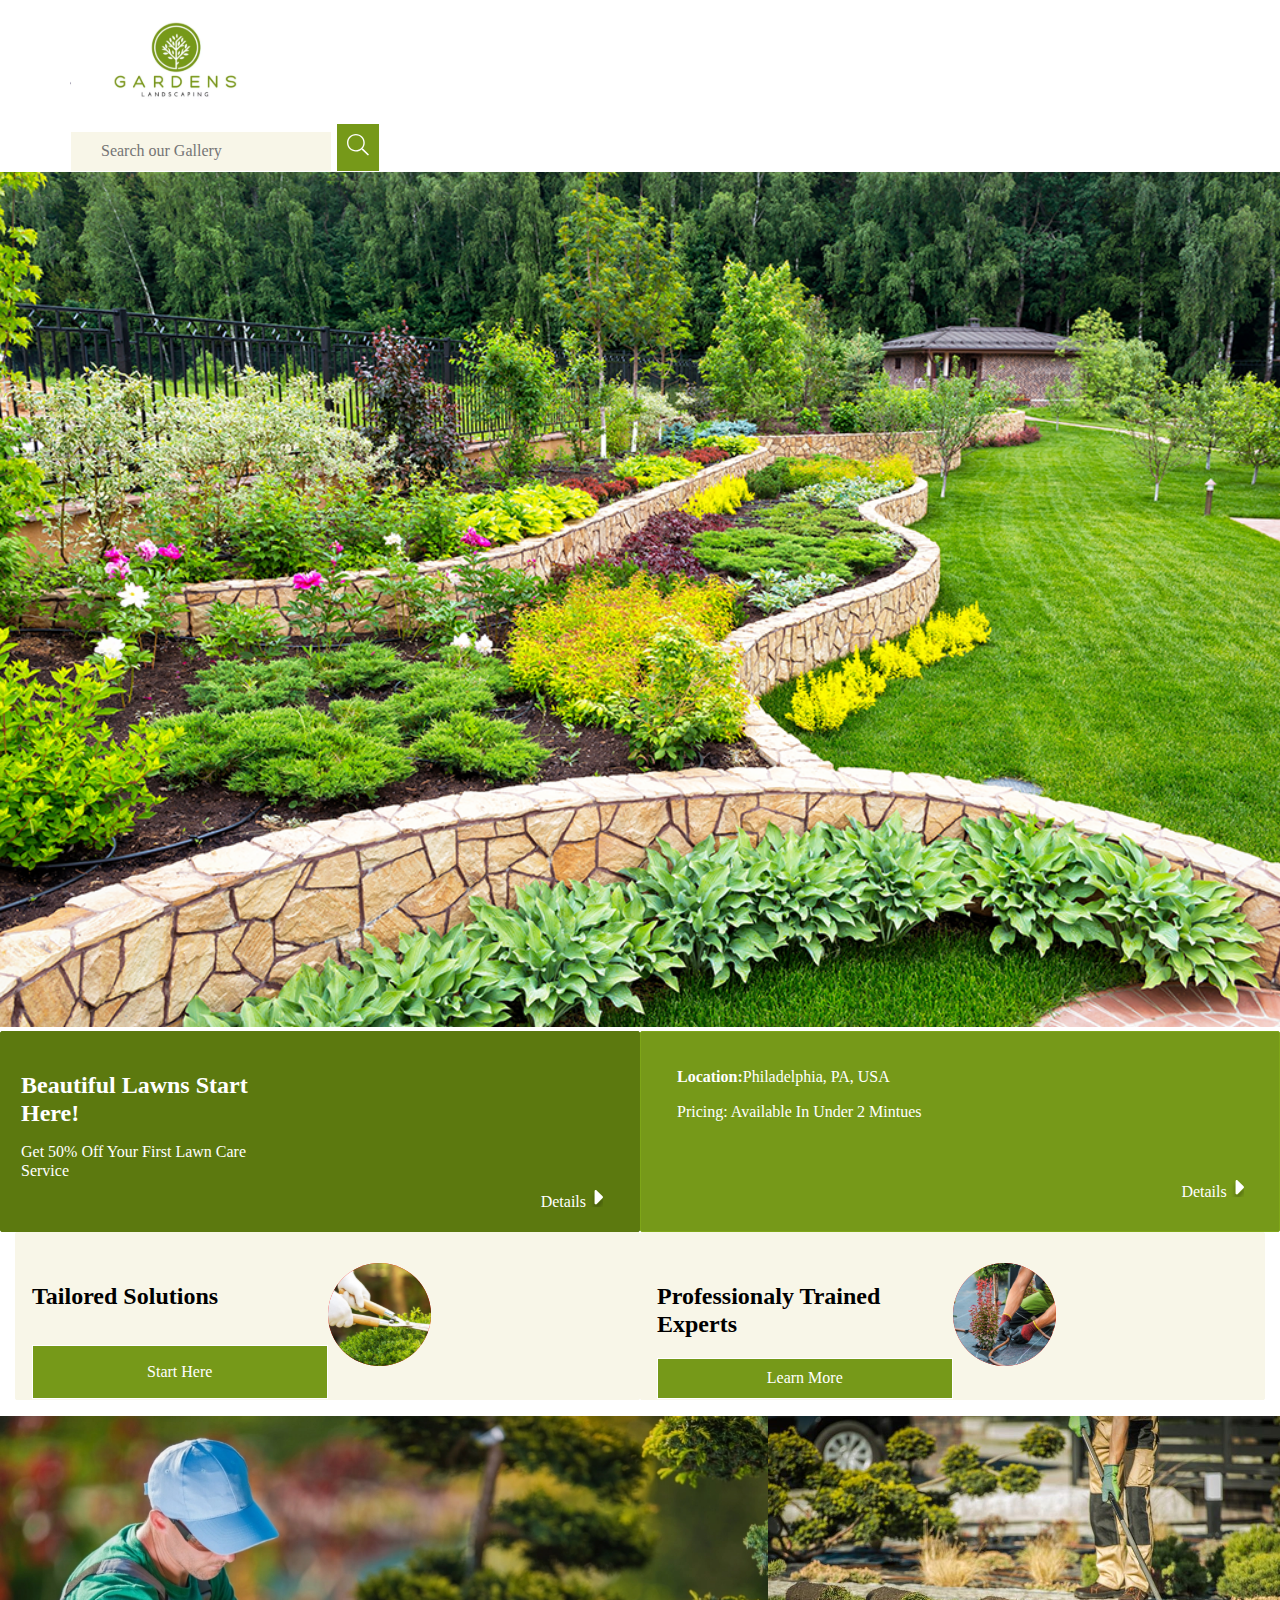
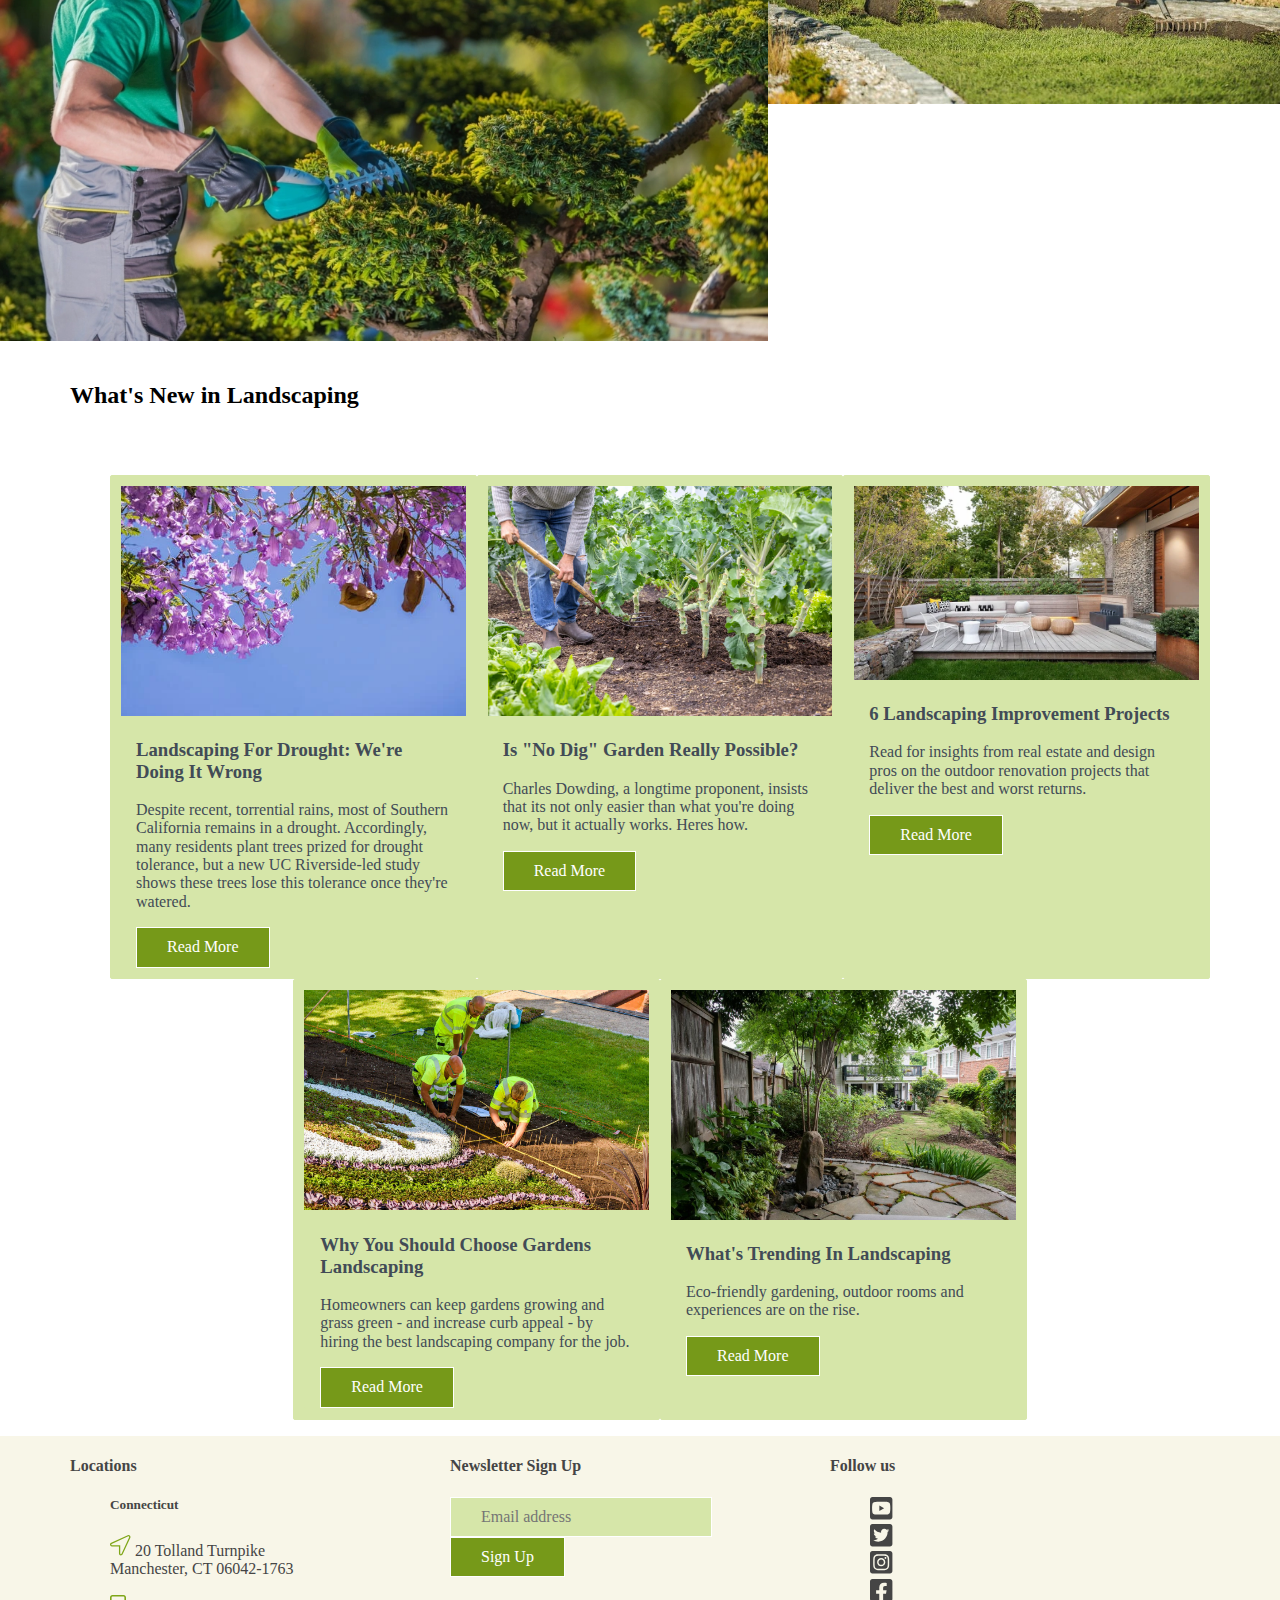
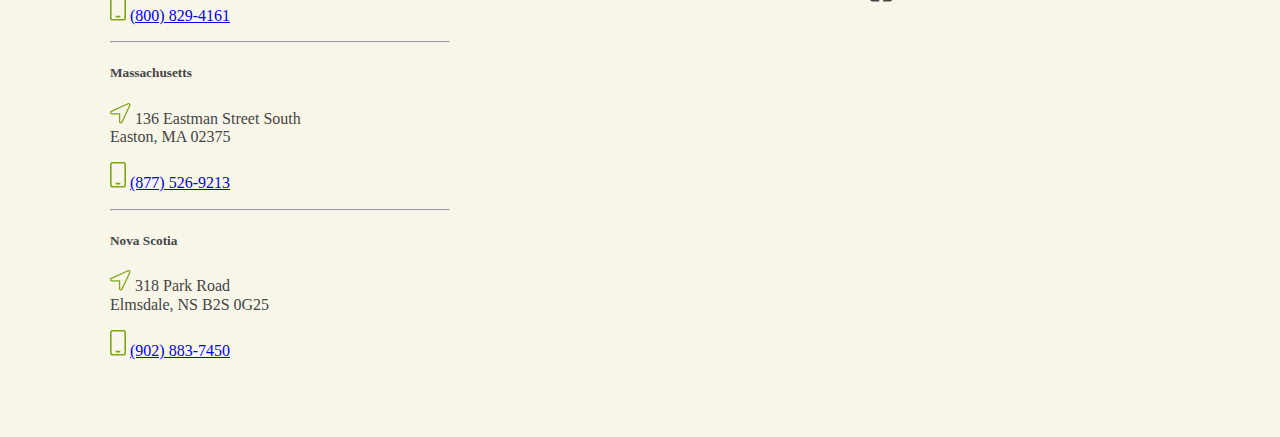
==== commit fba3c6f2: "week-6" ====
--- a/deploy/index.html
+++ b/deploy/index.html
@@ -22,10 +22,10 @@
     </header>
 
 <!--search bar-->
-    <section class="container">
+    <section class="search container">
       <div class="content">
         <form action="#">
-         <input type="text" placeholder="Search our Gallery">
+           <input type="text" placeholder="Search our Gallery">
           <button> <img src="img/searchicon.svg" alt="search icon"></button>
         </form>
       </div>
@@ -37,34 +37,37 @@
      </div>
 
      <!--section under header-->
-     <div class="Lawncareinfo-content">
+    <div class="lawncareinfo-content">
 
       <!--Lawncare info-->
-      <div class="Lawncareinfo-content-left container">
+      <div class="lawncareinfo-content-left container beautiful-lawns-left">
         <div class="content">
 
-              <div class="content-spacing Lawncareinfo-content-left beautiful-lawns-left">
+              <div class="information">
                 <h2>Beautiful Lawns Start Here!</h2>
                 <p>Get 50% Off Your First Lawn Care Service</p>
               </div>
 
-              <a href="#" >Details <img src="img/whitearrow.svg" alt="white arrow"> </a>
-
-        </div>
-      </div>
-
-      <div class="Lawncareinfo-content-right container">
+              <a href="#"><span>Details</span> <img src="img/whitearrow.svg" alt="white arrow"> </a>
+
+        </div>
+      </div>
+   
+
+      <div class="lawncareinfo-content-right container beautiful-lawns-right">
         <div class="content">
 
-            <div class="beautiful-lawns-right">
+            <div class="information">
               <p><strong>Location:</strong>Philadelphia, PA, USA</p>
               <p><span> Pricing:</span> Available In Under 2 Mintues</p>
             </div>
 
-            <a href="#" >Details <img src="img/whitearrow.svg" alt="white arrow"> </a>
-
-        </div>
-      </div>
+            <a href="#"><span> Details</span> <img src="img/whitearrow.svg" alt="white arrow"> </a>
+
+        </div>
+      </div>
+
+    </div>
 
       <!--divider-->
     <section class="divider">
@@ -164,7 +167,7 @@
             </div>
           </li>
 
-        <li class="article-4">
+        <li class="article-4 green-box" >
           <img class="large-images" src="img/2guysworking.jpeg" alt="two guys working image"> 
           <div class="container green-box">
             <div class="content">
@@ -203,7 +206,7 @@
 
             <li> 
               <h5> Connecticut</h5>
-              <p><img src="img/location-arrow-light.svg" alt="location arrow"> <span>20 Tolland Turnpike<br/>Manchester, CT 06042-1763</p>
+              <p><img src="img/location-arrow-light.svg" alt="location arrow"> <span>20 Tolland Turnpike<br/>Manchester, CT 06042-1763</span> </p>
               <p><img src="img/mobile-android-light.svg" alt="phone"> <a href="#">(800) 829-4161</a></p> 
               <hr/>
             </li>
@@ -211,7 +214,7 @@
 
             <li>
               <h5> Massachusetts</h5>
-              <p><img src="img/location-arrow-light.svg" alt="location arrow"> <span>136 Eastman Street South <br> Easton, MA 02375</p> 
+              <p><img src="img/location-arrow-light.svg" alt="location arrow"> <span>136 Eastman Street South <br> Easton, MA 02375 </span> </p> 
               <p><img src="img/mobile-android-light.svg" alt="phone"> <a href="#">(877) 526-9213</a></p>
               <hr/>
             </li>
@@ -219,7 +222,7 @@
 
             <li>
               <h5> Nova Scotia</h5>
-              <p><img src="img/location-arrow-light.svg" alt="location arrow"> <span>318 Park Road <br> Elmsdale, NS B2S 0G25</p>
+              <p><img src="img/location-arrow-light.svg" alt="location arrow"> <span>318 Park Road <br> Elmsdale, NS B2S 0G25 </span></p>
               <p><img src="img/mobile-android-light.svg" alt="phone"> <a href="#">(902) 883-7450</a></p>
             </li>
 
--- a/deploy/css/styles.css
+++ b/deploy/css/styles.css
@@ -362,7 +362,7 @@
   background-color: #D6E6A9;
   border-radius: 2px;
 }
-.green-box .h3, .green-box p {
+.green-box h3, .green-box p {
   color: #424B56;
 }
 
@@ -400,6 +400,10 @@
 .beautiful-lawns-left h1, .beautiful-lawns-left h2, .beautiful-lawns-left p {
   color: #FFFFFF;
 }
+.beautiful-lawns-left a {
+  text-decoration: none;
+  color: white;
+}
 
 .beautiful-lawns-right {
   border: 1px solid #7FA619;
@@ -408,6 +412,10 @@
 }
 .beautiful-lawns-right h2, .beautiful-lawns-right p {
   color: #FFFFFF;
+}
+.beautiful-lawns-right a {
+  text-decoration: none;
+  color: white;
 }
 
 /* =============
@@ -445,12 +453,6 @@
   grid-template-columns: 1fr 1fr;
   padding: 15px 0px;
 }
-header .content input {
-  border: 1px solid white;
-  background-color: #D6D1B3;
-  color: #979797;
-  padding: 10px 30px;
-}
 header nav {
   display: none;
 }
@@ -516,48 +518,96 @@
 }
 
 /* =============
-    Lawncare info
-============= */
-@media (min-width: 768px) {
-  .Lawncareinfo.container {
+    lawncare info
+============= */
+.lawncareinfo-content {
+  color: white;
+}
+.lawncareinfo-content a {
+  color: white;
+  text-decoration: none;
+}
+.lawncareinfo-content a img {
+  display: inline-block;
+}
+@media (min-width: 768px) {
+  .lawncareinfo-content {
     display: grid;
-    grid-template-columns: 40% auto 60%;
-    grid-template-areas: ". content .";
+    grid-template-columns: 40% 60%;
   }
 }
 @media (min-width: 992px) {
-  .Lawncareinfo.container {
+  .lawncareinfo-content {
     grid-template-columns: 50% 50%;
   }
 }
-.Lawncareinfo.container .Lawncareinfo-content-left.container h2, .Lawncareinfo.container .Lawncareinfo-content-left.container p {
-  border: 1px solid #5C790F;
+.lawncareinfo-content .container .content {
+  display: grid;
+  grid-template-columns: 1fr 1fr;
+  grid-template-areas: "div link";
+}
+.lawncareinfo-content .container .content .information {
+  grid-area: div;
+}
+.lawncareinfo-content .container .content a {
+  grid-area: ink;
+  justify-self: end;
+  align-self: center;
+}
+.lawncareinfo-content .container .content a span {
+  display: none;
+}
+@media (min-width: 992px) {
+  .lawncareinfo-content .container .content a span {
+    display: inline-block;
+  }
+}
+.lawncareinfo-content .lawncareinfo-content-left {
   background-color: #5C790F;
-  border-radius: 2px;
+  padding: 20px;
+}
+.lawncareinfo-content .lawncareinfo-content-left h1, .lawncareinfo-content .lawncareinfo-content-left h2, .lawncareinfo-content .lawncareinfo-content-left p {
+  color: #FFFFFF;
+}
+.lawncareinfo-content .lawncareinfo-content-left a {
+  text-decoration: none;
+  color: white;
 }
 @media (min-width: 992px) {
-  .Lawncareinfo.container .Lawncareinfo-content-left.container {
+  .lawncareinfo-content .lawncareinfo-content-left {
     grid-template-columns: auto auto 16px;
   }
 }
-.Lawncareinfo.container .Lawncareinfo-content-left.container .darkgreen-background {
-  border: 1px solid #5C790F;
-  background-color: #5C790F;
-  border-radius: 2px;
+.lawncareinfo-content .lawncareinfo-content-left p {
+  margin-bottom: 10px;
+}
+.lawncareinfo-content .lawncareinfo-content-left h2 {
+  font-size: 18px;
+  margin-bottom: 10px;
 }
 @media (min-width: 992px) {
-  .Lawncareinfo.container .Lawncare-content-right.container {
+  .lawncareinfo-content .lawncareinfo-content-left h2 {
+    font-size: 24px;
+  }
+}
+.lawncareinfo-content .lawncareinfo-content-right {
+  background-color: #769919;
+  padding: 20px;
+}
+.lawncareinfo-content .lawncareinfo-content-right h2, .lawncareinfo-content .lawncareinfo-content-right p {
+  color: #FFFFFF;
+}
+.lawncareinfo-content .lawncareinfo-content-right a {
+  text-decoration: none;
+  color: white;
+}
+@media (min-width: 992px) {
+  .lawncareinfo-content .lawncareinfo-content-right {
     grid-template-columns: 16px auto auto;
   }
 }
-.Lawncareinfo .about-content {
-  text-align: center;
-}
-.Lawncareinfo .about-content p {
-  padding: 15px 10px;
-}
-.Lawncareinfo body {
-  background-color: #5C790F;
+.lawncareinfo-content .lawncareinfo-content-right p {
+  margin-bottom: 10px;
 }
 
 /* =============
@@ -575,7 +625,7 @@
 }
 @media (min-width: 1200px) {
   .whats-new .whats-new-articles {
-    grid-template-columns: 1140px auto;
+    grid-template-columns: auto 1140px auto;
   }
 }
 @media (min-width: 1400px) {
@@ -672,6 +722,9 @@
     grid-area: g2;
   }
 }
+.gallery ul li.img-3 {
+  display: none;
+}
 @media (min-width: 1200px) {
   .gallery ul li.img-3 {
     grid-area: g3;
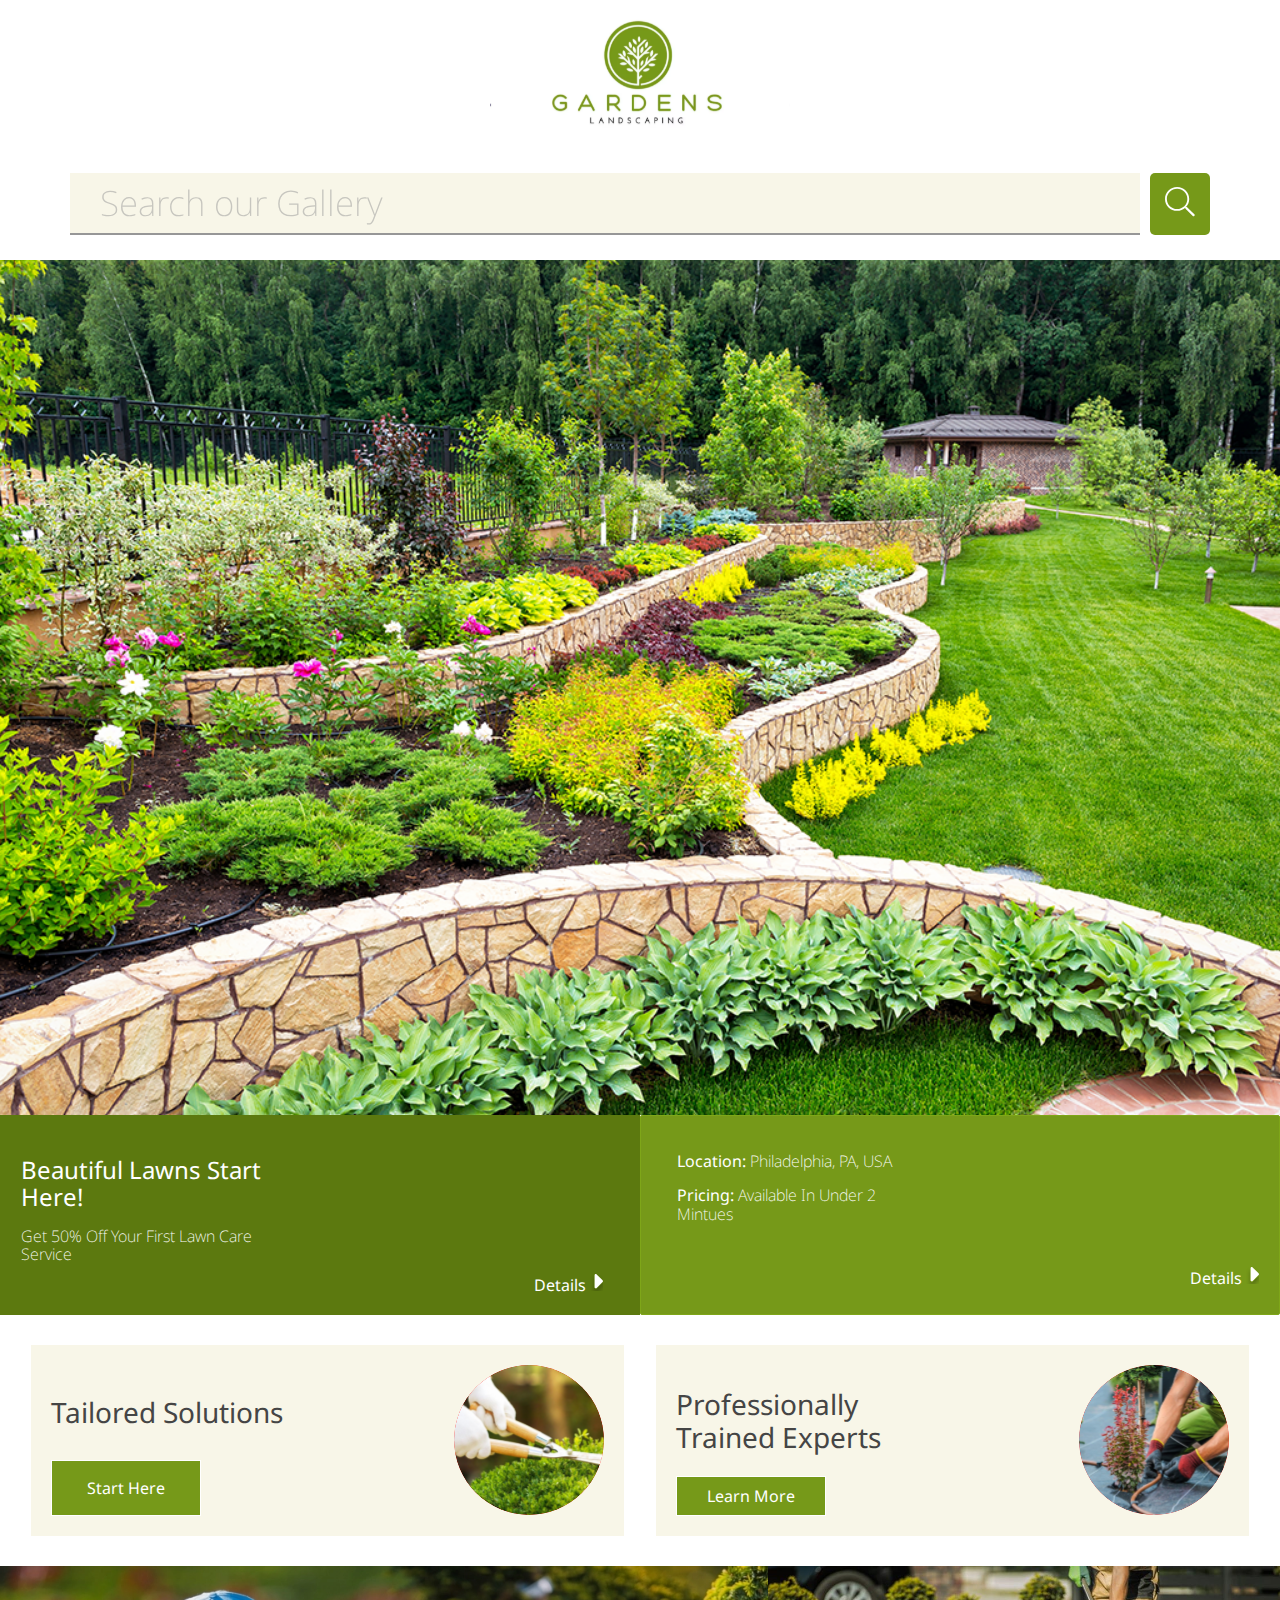
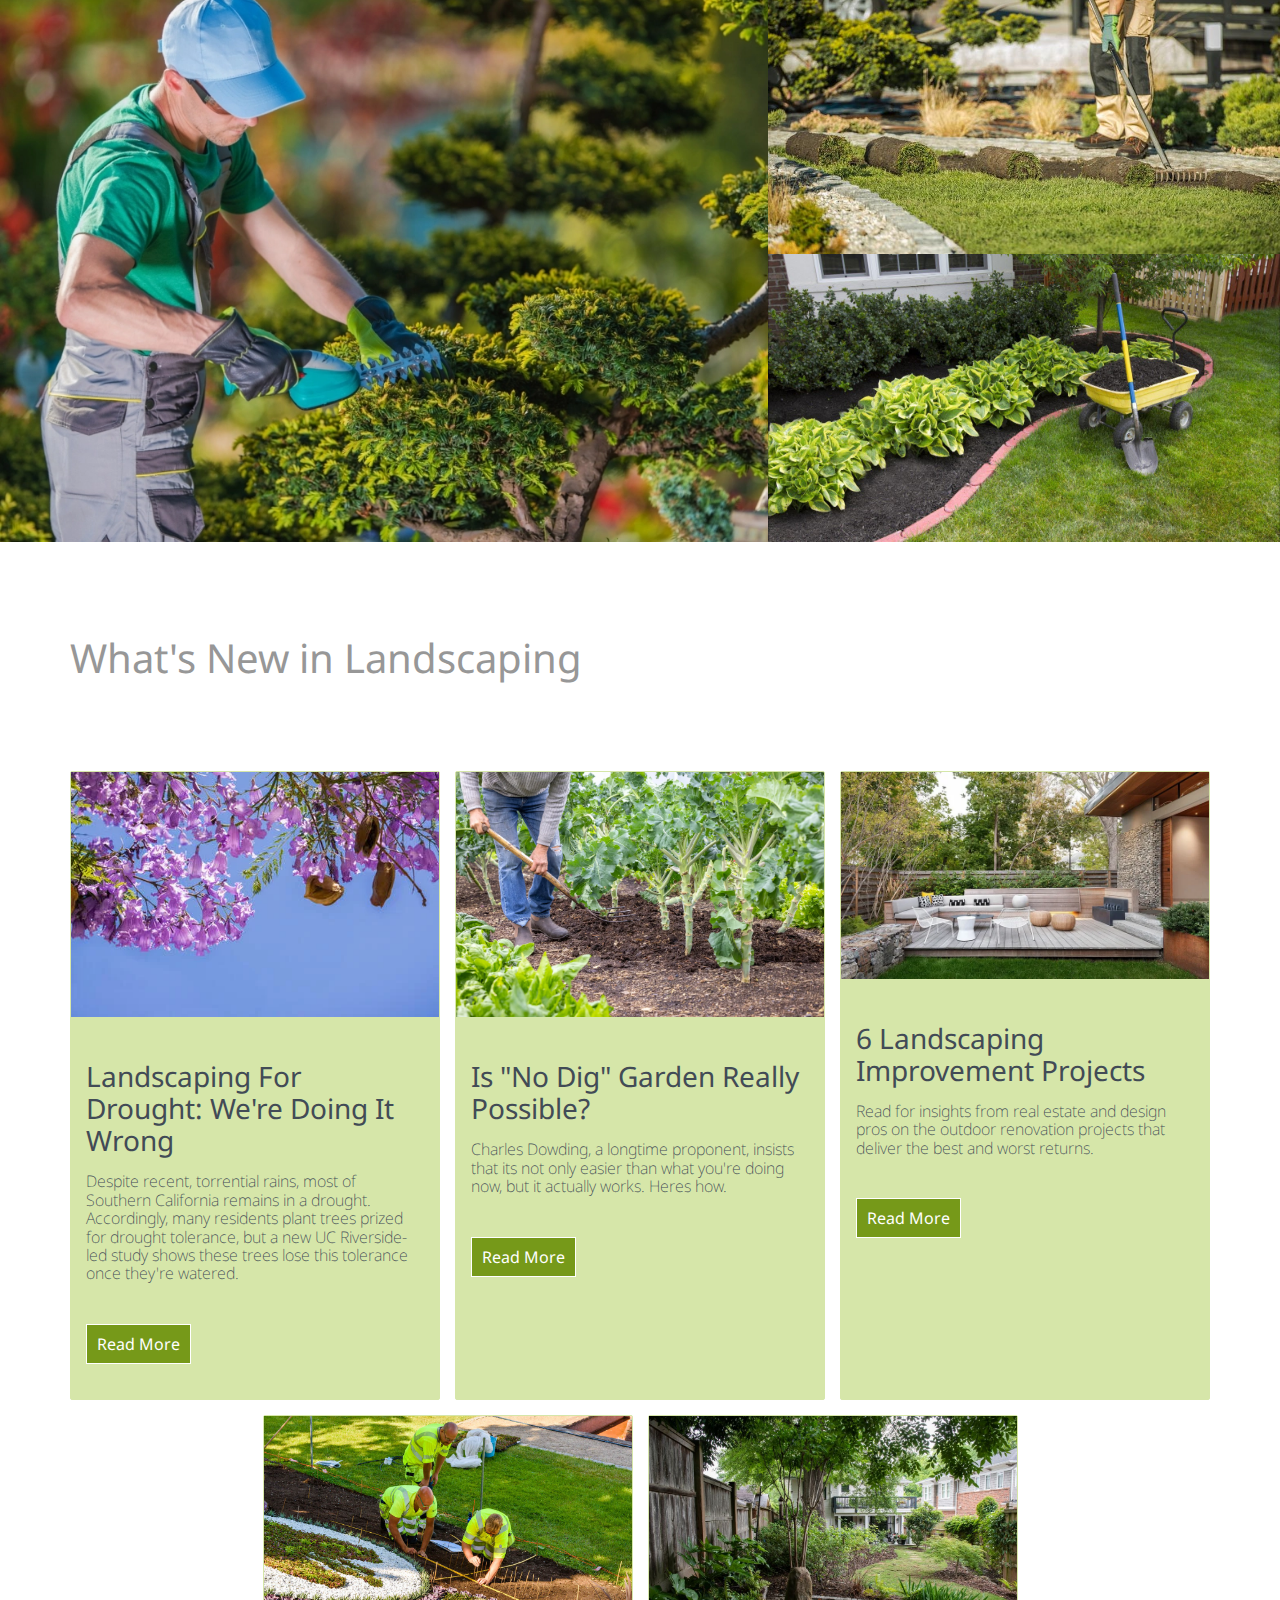
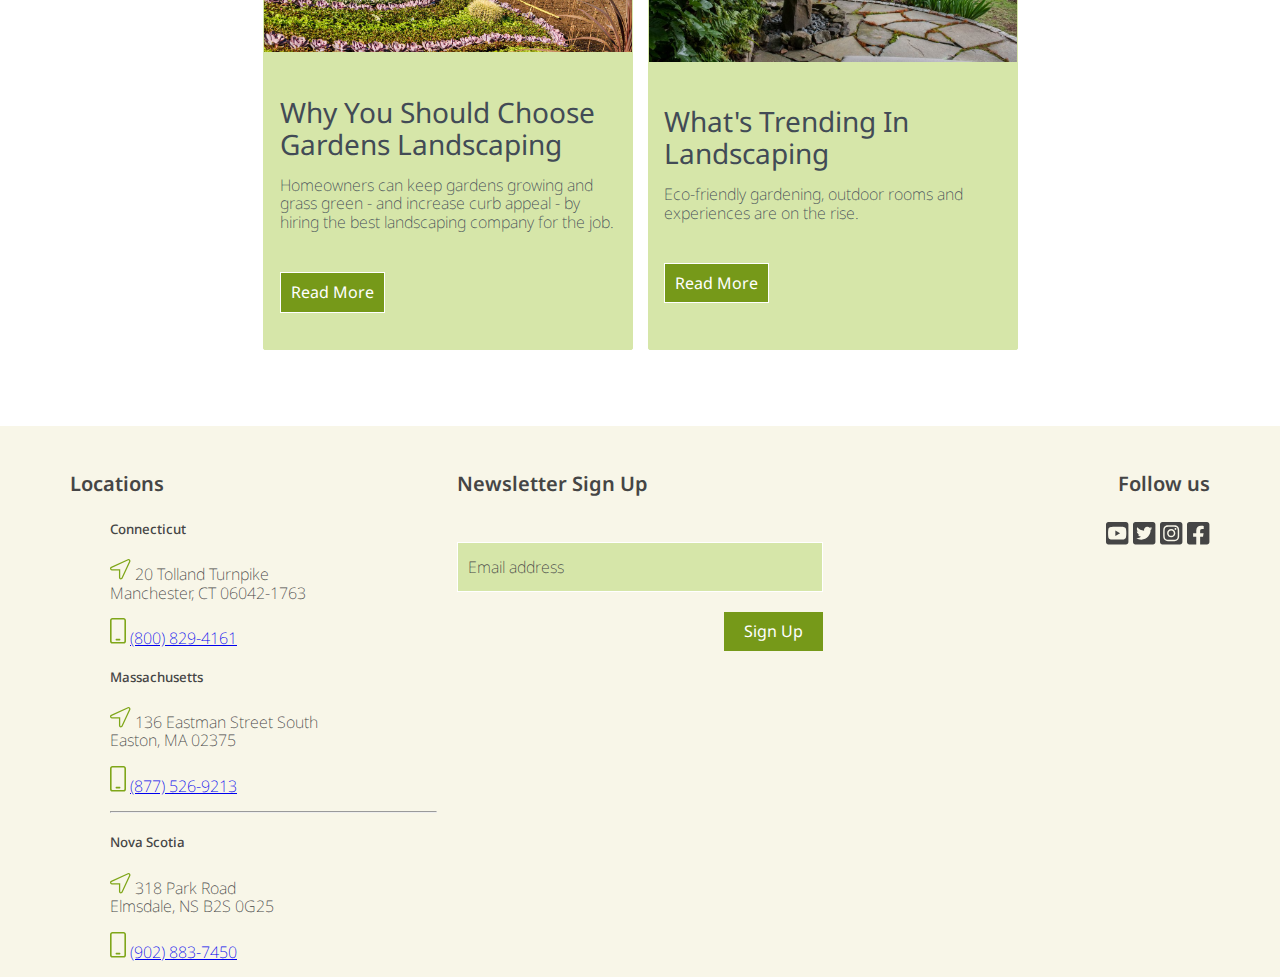
==== commit dfc96148: "week-6" ====
--- a/deploy/index.html
+++ b/deploy/index.html
@@ -5,19 +5,20 @@
       <meta charset="UTF-8">
       <meta name="viewport" content="width=device-width, initial-scale=1.0">
       <meta http-equiv="X-UA-Compatible" content="ie=edge">
+      <link rel="preconnect" href="https://fonts.googleapis.com">
+      <link rel="preconnect" href="https://fonts.gstatic.com" crossorigin>
+      <link href="https://fonts.googleapis.com/css2?family=Noto+Sans:wght@100;200;300;400;500;600;700&display=swap" rel="stylesheet">
       <link rel="stylesheet" href="css/styles.css">
       <title>Gardens Landscaping</title>
     </head>
 
   <body>
-    <header class="container"> 
-
-      <div class="content">
-
-        <div>
-          <img src="img/logo2.svg" alt="logo">
-        </div>
-
+    <header> 
+
+      <div style="text-align: center;">
+
+          <img width="300" src="img/logo2.svg" alt="logo">
+      
       </div>
     </header>
 
@@ -58,8 +59,8 @@
         <div class="content">
 
             <div class="information">
-              <p><strong>Location:</strong>Philadelphia, PA, USA</p>
-              <p><span> Pricing:</span> Available In Under 2 Mintues</p>
+              <p><strong>Location:</strong> Philadelphia, PA, USA</p>
+              <p><strong> Pricing:</strong> Available In Under 2 Mintues</p>
             </div>
 
             <a href="#"><span> Details</span> <img src="img/whitearrow.svg" alt="white arrow"> </a>
@@ -74,7 +75,7 @@
 
       <!--Tailored solutions and experts and images -->
       <!--box 1 -->
-      <div class="box-1 container cream-background content-spacing"> 
+      <div class="box-1 container"> 
         <div class="content"> 
         
           <h2>Tailored Solutions</h2>
@@ -86,11 +87,11 @@
 <!--end box 1 -->
 
 <!--box 2-->
-      <div class="box-2 container cream-background content-spacing"> 
+      <div class="box-2 container"> 
         <div class="content">
 
         
-          <h2>Professionaly Trained Experts</h2>
+          <h2>Professionally Trained Experts</h2>
           <button>Learn More</button>
           <img src="img/tubeplantcircle.svg" alt="Guy fixing a tube image">
         
@@ -204,15 +205,15 @@
 
           <ul> 
 
-            <li> 
+            <li class="border-bottom"> 
               <h5> Connecticut</h5>
               <p><img src="img/location-arrow-light.svg" alt="location arrow"> <span>20 Tolland Turnpike<br/>Manchester, CT 06042-1763</span> </p>
               <p><img src="img/mobile-android-light.svg" alt="phone"> <a href="#">(800) 829-4161</a></p> 
-              <hr/>
+              <!--<hr/>-->
             </li>
 
 
-            <li>
+            <li class="border-bottom">
               <h5> Massachusetts</h5>
               <p><img src="img/location-arrow-light.svg" alt="location arrow"> <span>136 Eastman Street South <br> Easton, MA 02375 </span> </p> 
               <p><img src="img/mobile-android-light.svg" alt="phone"> <a href="#">(877) 526-9213</a></p>
@@ -220,7 +221,7 @@
             </li>
             
 
-            <li>
+            <li class="border-bottom">
               <h5> Nova Scotia</h5>
               <p><img src="img/location-arrow-light.svg" alt="location arrow"> <span>318 Park Road <br> Elmsdale, NS B2S 0G25 </span></p>
               <p><img src="img/mobile-android-light.svg" alt="phone"> <a href="#">(902) 883-7450</a></p>
--- a/deploy/css/styles.css
+++ b/deploy/css/styles.css
@@ -324,6 +324,7 @@
 ============= */
 .large-images {
   width: 100%;
+  display: block;
 }
 
 .container {
@@ -372,6 +373,11 @@
   color: white;
   padding: 10px 10px;
 }
+button:hover {
+  background-color: #5C790F;
+  text-decoration: underline;
+  transition: 0.5s;
+}
 
 input {
   border: 1px solid white;
@@ -395,7 +401,7 @@
 .beautiful-lawns-left {
   border: 1px solid #5C790F;
   background-color: #5C790F;
-  border-radius: 2px;
+  padding: 10px;
 }
 .beautiful-lawns-left h1, .beautiful-lawns-left h2, .beautiful-lawns-left p {
   color: #FFFFFF;
@@ -421,6 +427,34 @@
 /* =============
     Typography
 ============= */
+body {
+  font-family: "Noto Sans", sans-serif;
+}
+
+h2 {
+  font-weight: 400;
+}
+
+p {
+  font-weight: 200;
+}
+
+input {
+  font-weight: 200;
+}
+
+h3 {
+  font-weight: 400;
+}
+
+h4 {
+  font-weight: 600;
+}
+
+h5 {
+  font-weight: 500;
+}
+
 /* =============
     Buttons
 ============= */
@@ -461,12 +495,20 @@
     display: block;
   }
 }
+header .logo-container {
+  align-items: center;
+  padding: 0;
+}
+header img {
+  padding: 10px;
+}
 
 /* =============
     Footer
 ============= */
 footer {
-  padding-bottom: 60px;
+  background-color: #F8F6E8;
+  padding-top: 20px;
 }
 footer li {
   list-style: none;
@@ -476,6 +518,7 @@
     display: grid;
     grid-template-columns: 50% auto;
     grid-template-areas: "locations newsletter" "locations follow";
+    gap: 20px;
   }
 }
 @media (min-width: 992px) {
@@ -484,37 +527,99 @@
     grid-template-areas: "locations newsletter follow";
   }
 }
+footer .content h4 {
+  font-size: 20px;
+  color: #454545;
+}
+footer .content .locations .follow ul {
+  list-style: none;
+  padding: 0;
+}
+footer .content .locations .follow ul img {
+  padding-right: 10px;
+}
+footer .content .locations .follow ul h5 {
+  font-size: 16px;
+  margin-bottom: 15px;
+}
+footer .content .locations .follow ul p {
+  font-size: 12px;
+  margin-bottom: 15px;
+}
+footer .content .locations .follow ul p span {
+  display: inline-block;
+}
+footer .content .locations .follow ul a {
+  color: #454545;
+}
+footer .content .locations .follow ul .border-bottom {
+  border-bottom: 2px solid #D6D1B3;
+  margin: 25px 0 25px 0;
+}
 @media (min-width: 768px) {
   footer .content .locations {
     grid-area: locations;
   }
 }
+footer .content .locations ul li {
+  color: #454545;
+}
 @media (min-width: 768px) {
   footer .content .newsletter {
     grid-area: newsletter;
   }
 }
+footer .content .newsletter form {
+  display: flex;
+  flex-flow: wrap;
+  justify-content: end;
+}
+footer .content .newsletter form input {
+  width: 100%;
+  background-color: #D6E6A9;
+  color: #454545;
+  padding: 15px 10px 15px 10px;
+  margin: 20px 0 20px 0;
+}
+footer .content .newsletter form ::placeholder { /*Chrome, Firefox, Opera, Safari 10.1+ */
+  color: #454545;
+  opacity: 1;
+}
+footer .content .newsletter form ::-ms-input-placeholder { /* Microsoft.Edge */
+  color: #454545;
+}
+footer .content .newsletter form button {
+  color: white;
+  background-color: #769919;
+  padding: 10px 20px 10px 20px;
+  text-decoration: none;
+  text-align: center;
+  border: none;
+}
 @media (min-width: 768px) {
   footer .content .follow {
     grid-area: follow;
   }
 }
-footer button {
-  border: 1px solid white;
-  background-color: #769919;
-  color: white;
-  padding: 10px 30px;
-}
-footer input {
-  border: 1px solid white;
-  background-color: #D6E6A9;
-  color: #454545;
-  padding: 10px 30px;
-}
-
-.footer-content {
-  background-color: #F8F6E8;
-  color: #454545;
+@media (min-width: 992px) {
+  footer .content .follow {
+    text-align: right;
+  }
+}
+footer .content .follow ul li {
+  display: inline-block;
+}
+footer .content .follow ul li a {
+  color: #fff;
+}
+footer .content .follow ul li a i {
+  font-size: 30px;
+  padding-right: 15px;
+}
+@media (min-width: 992px) {
+  footer .content .follow ul li.last-of-type a i {
+    padding-right: 0;
+  }
 }
 
 /* =============
@@ -613,8 +718,33 @@
 /* =============
     Typography
 ============= */
-.whats-new .whats-new-articles li {
-  list-style: none;
+.whats-new {
+  margin: 0 0 20px 0;
+}
+@media (min-width: 768px) {
+  .whats-new {
+    margin: 30px 0 40px 0;
+  }
+}
+@media (min-width: 1200px) {
+  .whats-new {
+    margin: 50px 0 60px 0;
+  }
+}
+.whats-new .whats-new-title h2 {
+  font-size: 20px;
+  color: #979797;
+  padding: 10px 0 10px 0;
+}
+@media (min-width: 992px) {
+  .whats-new .whats-new-title h2 {
+    font-size: 32px;
+  }
+}
+@media (min-width: 1200px) {
+  .whats-new .whats-new-title h2 {
+    font-size: 40px;
+  }
 }
 @media (min-width: 768px) {
   .whats-new .whats-new-articles {
@@ -632,6 +762,13 @@
   .whats-new .whats-new-articles {
     grid-template-columns: auto 1320px auto;
   }
+}
+.whats-new .whats-new-articles ul.article-grid {
+  list-style: none;
+  padding-left: 0;
+  display: grid;
+  grid-template-columns: 100%;
+  gap: 15px;
 }
 @media (min-width: 768px) {
   .whats-new .whats-new-articles ul.article-grid {
@@ -647,14 +784,34 @@
     grid-template-areas: "a1 a1 a2 a2 a3 a3" ". a4 a4 a5 a5 .";
   }
 }
-.whats-new .whats-new-articles ul.article-grid li {
-  padding: 10px;
+.whats-new .whats-new-articles ul.article-grid li .container {
+  padding: 15px 0 35px 0;
 }
 @media (min-width: 1200px) {
   .whats-new .whats-new-articles ul.article-grid li .container {
     grid-template-columns: 15px auto 15px;
   }
 }
+.whats-new .whats-new-articles ul.article-grid li .container h3 {
+  font-size: 28px;
+  margin-bottom: 10px;
+}
+.whats-new .whats-new-articles ul.article-grid li .container p {
+  padding-bottom: 25px;
+}
+.whats-new .whats-new-articles ul.article-grid li .container a {
+  color: white;
+  background-color: #F8F6E8;
+  padding: 10px 20px 10 px 20px;
+  text-decoration: none;
+  text-align: center;
+  transition: 0.5s;
+}
+.whats-new .whats-new-articles ul.article-grid li .container a:hover {
+  background-color: #5C790F;
+  text-decoration: underline;
+  transition: 0.5s;
+}
 @media (min-width: 768px) {
   .whats-new .whats-new-articles ul.article-grid li.article-1 {
     grid-area: a1;
@@ -680,18 +837,12 @@
     grid-area: a5;
   }
 }
-.whats-new .whats-new-articles ul.article-grid li button {
-  border: 1px solid white;
-  background-color: #769919;
-  color: white;
-  padding: 10px 30px;
-}
 
 /* =============
     Typography
 ============= */
 .gallery ul {
-  padding-left: 0;
+  padding: 0;
 }
 .gallery ul li {
   list-style: none;
@@ -712,11 +863,18 @@
     grid-template-areas: "g1 g2" "g1 g3";
   }
 }
+.gallery ul li.img-1 {
+  background-image: url("../img/guytrimmingshrub.webp");
+  background-size: cover;
+}
 @media (min-width: 1200px) {
   .gallery ul li.img-1 {
     grid-area: g1;
   }
 }
+.gallery ul li.img-1 img {
+  display: none;
+}
 @media (min-width: 1200px) {
   .gallery ul li.img-2 {
     grid-area: g2;
@@ -727,6 +885,7 @@
 }
 @media (min-width: 1200px) {
   .gallery ul li.img-3 {
+    display: block;
     grid-area: g3;
   }
 }
@@ -734,6 +893,14 @@
 /* =============
     Typography
 ============= */
+.divider {
+  margin: 15px 0 0 0;
+}
+@media (min-width: 768px) {
+  .divider {
+    margin: 30px 0 30px 0;
+  }
+}
 @media (min-width: 768px) {
   .divider {
     display: grid;
@@ -756,9 +923,13 @@
     grid-template-columns: 16px auto 16px;
   }
 }
+.divider .container.box-1 {
+  margin-bottom: 15px;
+}
 @media (min-width: 768px) {
   .divider .container.box-1 {
     grid-area: box-1;
+    margin-bottom: 0;
   }
 }
 .divider .container.box-1 button {
@@ -766,6 +937,13 @@
   background-color: #769919;
   color: white;
   padding: 10px 10px;
+  transition: 0.5s;
+  width: 150px;
+}
+.divider .container.box-1 button:hover {
+  background-color: #5C790F;
+  text-decoration: underline;
+  transition: 0.5s;
 }
 @media (min-width: 768px) {
   .divider .container.box-2 {
@@ -777,18 +955,97 @@
   background-color: #769919;
   color: white;
   padding: 10px 10px;
+  transition: 0.5s;
+  width: 150px;
+}
+.divider .container.box-2 button:hover {
+  background-color: #5C790F;
+  text-decoration: underline;
+  transition: 0.5s;
 }
 .divider .container .content {
   display: grid;
   grid-template-columns: 50% 50%;
   grid-template-areas: "h2 img" "a img";
+  background-color: #F8F6E8;
+  color: #454545;
+  padding: 20px;
 }
 .divider .container .content h2 {
   grid-area: h2;
+  align-self: center;
+  font-size: 27px;
+}
+@media (min-width: 768px) {
+  .divider .container .content h2 {
+    font-size: 28px;
+  }
 }
 .divider .container .content a {
   grid-area: a;
+  align-self: end;
+  color: #454545;
+  background-color: #769919;
+  padding: 10px;
+  width: 100px;
+  text-decoration: none;
+  text-align: center;
 }
 .divider .container .content img {
   grid-area: img;
-}
+  justify-self: end;
+  border-radius: 50%;
+  height: 150px;
+}
+
+/* =============
+    search
+============= */
+.search {
+  margin: 25px 0 25px 0;
+}
+.search .content form {
+  display: flex;
+}
+.search .content form input {
+  color: #979797;
+  font-size: 16px;
+  width: 100%;
+  border: none;
+  border-bottom: 2px solid #979797;
+  background-color: #F8F6E8;
+}
+@media (min-width: 768px) {
+  .search .content form input {
+    font-size: 30px;
+  }
+}
+@media (min-width: 992px) {
+  .search .content form input {
+    font-size: 35px;
+  }
+}
+.search .content form ::placeholder { /*Chrome, Firefox, Opera, Safari 10.1+ */
+  color: #979797;
+  opacity: 0.5;
+}
+.search .content form button {
+  background-color: #769919;
+  border: none;
+  border-radius: 5px;
+  margin-left: 10px;
+  padding: 7.5px 12.5px 7.5px 12.5px;
+}
+@media (min-width: 768px) {
+  .search .content form button {
+    padding: 10px 15px 10px 15px;
+  }
+}
+.search .content form button img {
+  width: 25px;
+}
+@media (min-width: 768px) {
+  .search .content form button img {
+    width: 30px;
+  }
+}
